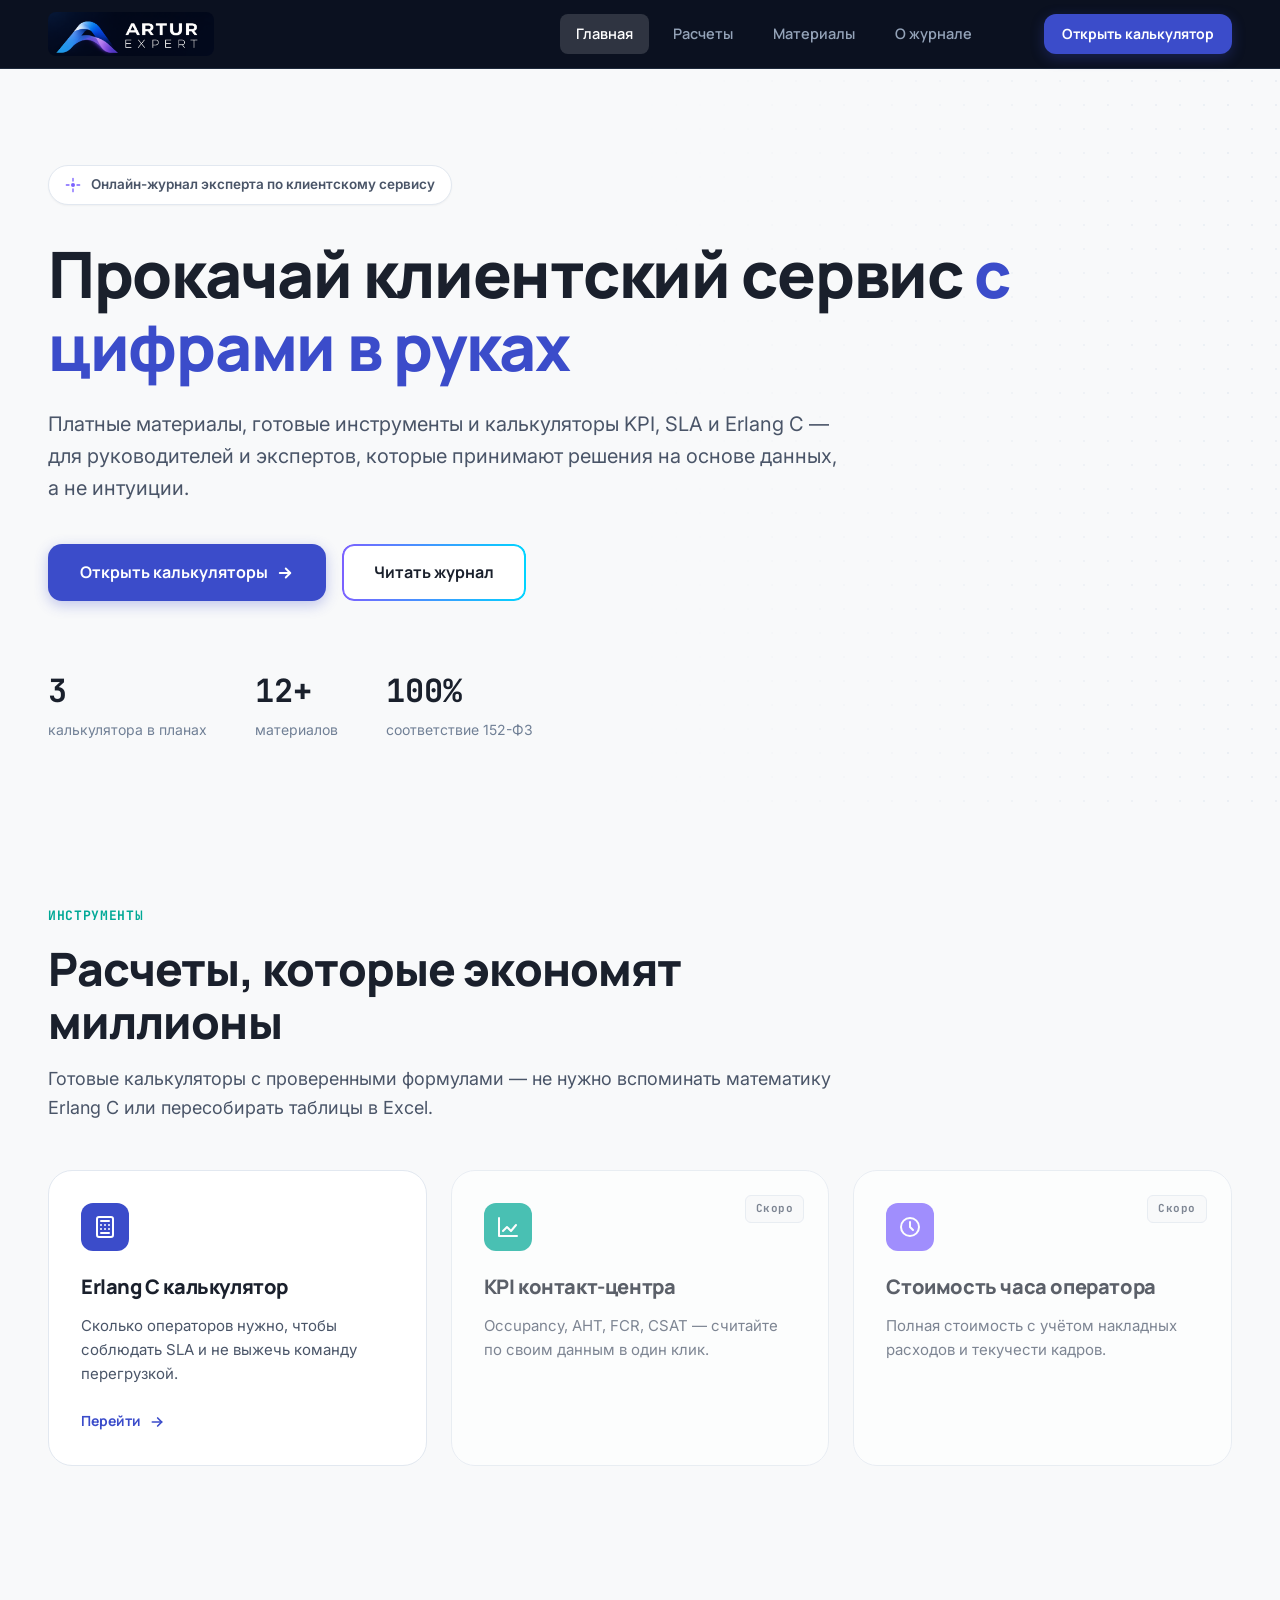
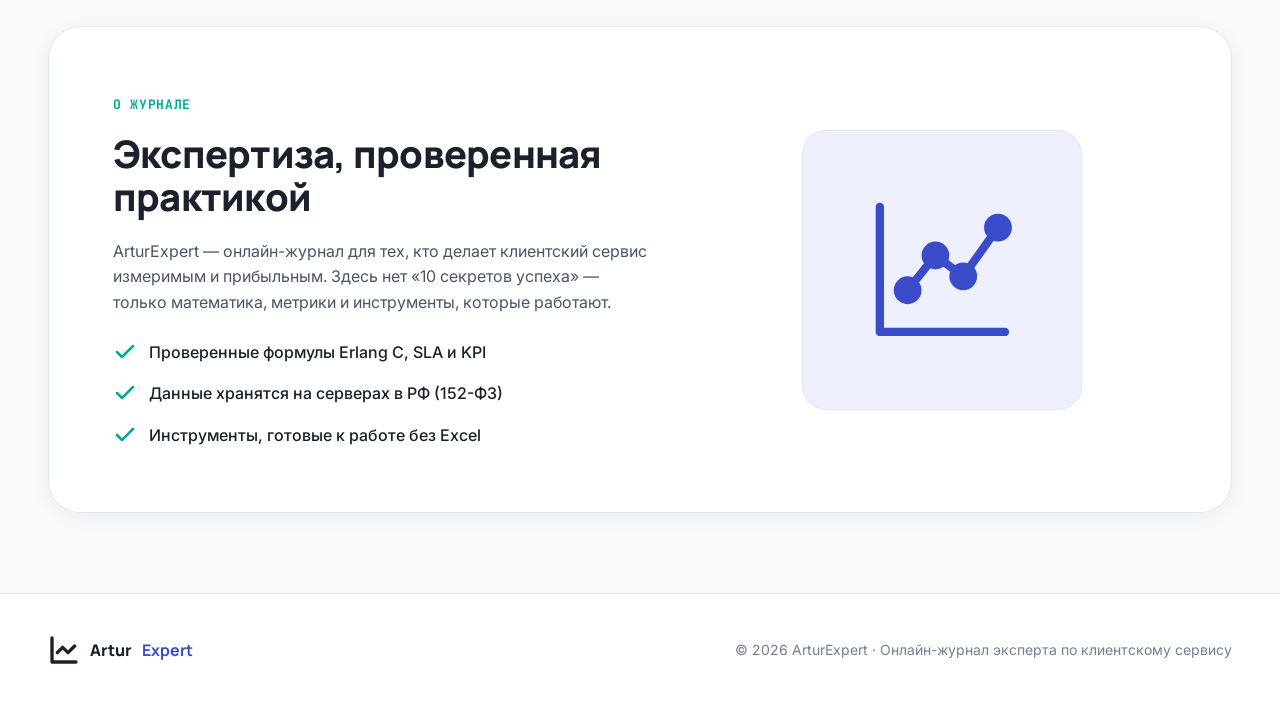
==== index.html @ 963e64f6 "Replace brand SVG with logo image in header" ====
<!DOCTYPE html>
<html lang="ru">
<head>
  <meta charset="UTF-8">
  <meta name="viewport" content="width=device-width, initial-scale=1.0">
  <title>ArturExpert — Журнал эксперта по клиентскому сервису</title>
  <meta name="description" content="Платные материалы, инструменты и калькуляторы KPI, SLA и Erlang C для руководителей клиентского сервиса.">
  <link rel="preconnect" href="https://fonts.googleapis.com">
  <link rel="preconnect" href="https://fonts.gstatic.com" crossorigin>
  <link href="https://fonts.googleapis.com/css2?family=Inter:wght@400;500;600;700&family=Manrope:wght@600;700;800&family=JetBrains+Mono:wght@500;700;800&display=swap" rel="stylesheet">
  <link rel="stylesheet" href="assets/css/style.css">
</head>
<body>

  <header class="site-header">
    <div class="header-inner">
      <a href="index.html" class="brand">
        <img src="assets/img/logo.png" alt="ArturExpert" class="brand-logo">
      </a>
      <nav class="main-nav">
        <a href="index.html" class="active">Главная</a>
        <a href="calculations.html">Расчеты</a>
        <a href="materials.html">Материалы</a>
        <a href="#about">О журнале</a>
      </nav>
      <a href="calculations.html" class="btn btn-primary btn-sm header-cta">
        Открыть калькулятор
      </a>
    </div>
  </header>

  <main>
    <!-- HERO -->
    <section class="hero">
      <div class="hero-decor"></div>
      <div class="hero-inner">
        <span class="hero-badge">
          <svg viewBox="0 0 24 24" fill="none" stroke="currentColor" stroke-width="2" stroke-linecap="round" stroke-linejoin="round">
            <circle cx="12" cy="12" r="3" fill="currentColor" stroke="none"/>
            <path d="M12 2v4m0 12v4M2 12h4m12 0h4"/>
          </svg>
          Онлайн-журнал эксперта по клиентскому сервису
        </span>
        <h1>Прокачай клиентский сервис <span>с цифрами в руках</span></h1>
        <p class="hero-sub">Платные материалы, готовые инструменты и калькуляторы KPI, SLA и Erlang C — для руководителей и экспертов, которые принимают решения на основе данных, а не интуиции.</p>
        <div class="hero-actions">
          <a href="calculations.html" class="btn btn-primary btn-lg">
            Открыть калькуляторы
            <svg viewBox="0 0 24 24" fill="none" stroke="currentColor" stroke-width="2.5" stroke-linecap="round" stroke-linejoin="round"><path d="M5 12h14"/><path d="M13 6l6 6-6 6"/></svg>
          </a>
          <a href="materials.html" class="btn btn-glow btn-lg">Читать журнал</a>
        </div>
        <div class="hero-stats" style="display: flex; gap: 48px; flex-wrap: wrap;">
          <div class="stat"><b style="font-family: var(--font-mono); font-size: 32px;">3</b><br><span style="font-size: 14px; color: var(--ink-3);">калькулятора в планах</span></div>
          <div class="stat"><b style="font-family: var(--font-mono); font-size: 32px;">12+</b><br><span style="font-size: 14px; color: var(--ink-3);">материалов</span></div>
          <div class="stat"><b style="font-family: var(--font-mono); font-size: 32px;">100%</b><br><span style="font-size: 14px; color: var(--ink-3);">соответствие 152-ФЗ</span></div>
        </div>
      </div>
    </section>

    <!-- ИНСТРУМЕНТЫ -->
    <section class="section" id="tools">
      <div class="section-head">
        <span class="section-eyebrow">Инструменты</span>
        <h2>Расчеты, которые экономят миллионы</h2>
        <p>Готовые калькуляторы с проверенными формулами — не нужно вспоминать математику Erlang C или пересобирать таблицы в Excel.</p>
      </div>
      <div class="tools-grid">
        <a href="calculations.html" class="tool-card tool-indigo">
          <div class="tool-icon">
            <svg viewBox="0 0 24 24" fill="none" stroke="currentColor" stroke-width="2" stroke-linecap="round" stroke-linejoin="round">
              <rect x="4" y="2" width="16" height="20" rx="2"/><line x1="8" y1="6" x2="16" y2="6"/><line x1="8" y1="10" x2="8" y2="10"/><line x1="12" y1="10" x2="12" y2="10"/><line x1="16" y1="10" x2="16" y2="10"/><line x1="8" y1="14" x2="8" y2="14"/><line x1="12" y1="14" x2="12" y2="14"/><line x1="16" y1="14" x2="16" y2="14"/><line x1="8" y1="18" x2="16" y2="18"/>
            </svg>
          </div>
          <h3>Erlang C калькулятор</h3>
          <p>Сколько операторов нужно, чтобы соблюдать SLA и не выжечь команду перегрузкой.</p>
          <span class="tool-link">Перейти <svg viewBox="0 0 24 24" fill="none" stroke="currentColor" stroke-width="2.5" stroke-linecap="round" stroke-linejoin="round"><path d="M5 12h14"/><path d="M13 6l6 6-6 6"/></svg></span>
        </a>

        <div class="tool-card tool-emerald is-soon">
          <span class="badge-soon">Скоро</span>
          <div class="tool-icon">
            <svg viewBox="0 0 24 24" fill="none" stroke="currentColor" stroke-width="2" stroke-linecap="round" stroke-linejoin="round">
              <path d="M3 3v18h18"/><path d="M7 16l4-4 4 4 5-6"/>
            </svg>
          </div>
          <h3>KPI контакт-центра</h3>
          <p>Occupancy, AHT, FCR, CSAT — считайте по своим данным в один клик.</p>
        </div>

        <div class="tool-card tool-violet is-soon">
          <span class="badge-soon">Скоро</span>
          <div class="tool-icon">
            <svg viewBox="0 0 24 24" fill="none" stroke="currentColor" stroke-width="2" stroke-linecap="round" stroke-linejoin="round">
              <circle cx="12" cy="12" r="9"/><path d="M12 7v5l3 3"/>
            </svg>
          </div>
          <h3>Стоимость часа оператора</h3>
          <p>Полная стоимость с учётом накладных расходов и текучести кадров.</p>
        </div>
      </div>
    </section>

    <!-- О ЖУРНАЛЕ -->
    <section class="section" id="about">
      <div class="about-card">
        <div class="about-text">
          <span class="section-eyebrow">О журнале</span>
          <h2>Экспертиза, проверенная практикой</h2>
          <p>ArturExpert — онлайн-журнал для тех, кто делает клиентский сервис измеримым и прибыльным. Здесь нет «10 секретов успеха» — только математика, метрики и инструменты, которые работают.</p>
          <ul class="check-list">
            <li>
              <svg viewBox="0 0 24 24" fill="none" stroke="currentColor" stroke-width="2.5" stroke-linecap="round" stroke-linejoin="round"><polyline points="20 6 9 17 4 12"/></svg>
              Проверенные формулы Erlang C, SLA и KPI
            </li>
            <li>
              <svg viewBox="0 0 24 24" fill="none" stroke="currentColor" stroke-width="2.5" stroke-linecap="round" stroke-linejoin="round"><polyline points="20 6 9 17 4 12"/></svg>
              Данные хранятся на серверах в РФ (152-ФЗ)
            </li>
            <li>
              <svg viewBox="0 0 24 24" fill="none" stroke="currentColor" stroke-width="2.5" stroke-linecap="round" stroke-linejoin="round"><polyline points="20 6 9 17 4 12"/></svg>
              Инструменты, готовые к работе без Excel
            </li>
          </ul>
        </div>
        <div class="about-visual">
          <div class="about-visual-inner">
            <svg viewBox="0 0 24 24" fill="none" stroke="currentColor" stroke-width="1.2" stroke-linecap="round" stroke-linejoin="round">
              <path d="M3 3v18h18"/><path d="M7 15l4-5 4 3 5-7"/>
              <circle cx="7" cy="15" r="1.4" fill="currentColor"/><circle cx="11" cy="10" r="1.4" fill="currentColor"/><circle cx="15" cy="13" r="1.4" fill="currentColor"/><circle cx="20" cy="6" r="1.4" fill="currentColor"/>
            </svg>
          </div>
        </div>
      </div>
    </section>
  </main>

  <footer class="site-footer">
    <div class="footer-inner">
      <div class="footer-brand">
        <span class="brand-mark" style="width:32px;height:32px;border-radius:8px">
          <svg viewBox="0 0 24 24" fill="none" stroke="currentColor" stroke-width="2.5" stroke-linecap="round" stroke-linejoin="round">
            <path d="M3 3v18h18"/><path d="M7 14l4-4 4 4 5-5"/>
          </svg>
        </span>
        Artur<b style="color:var(--indigo)">Expert</b>
      </div>
      <div class="footer-note">© 2026 ArturExpert · Онлайн-журнал эксперта по клиентскому сервису</div>
    </div>
  </footer>

</body>
</html>
---- assets/css/style.css ----
/* ============================================================
   ArturExpert — Дизайн-система (Tech-Minimalism v3 - Wide)
   ============================================================ */

:root {
  --indigo: #3B4CCA;
  --indigo-soft: #EEF0FF;
  
  --emerald: #00A896;
  --emerald-soft: #E0F7F4;
  
  --amber: #F4B400;
  --amber-soft: #FFF8E5;
  
  --violet: #7B61FF;
  --cyan: #00D4FF;

  --ink: #1A202C;
  --ink-2: #4A5568;
  --ink-3: #718096;

  --bg: #F8F9FA;
  --surface: #FFFFFF;
  --border: #E2E8F0;

  /* Темная шапка */
  --header-bg: #0B1120; 
  --header-border: #1E293B;

  --shadow-sm: 0 1px 2px rgba(0, 0, 0, 0.04);
  --shadow-md: 0 4px 20px rgba(0, 0, 0, 0.05);
  --shadow-lg: 0 10px 40px rgba(0, 0, 0, 0.08);

  --radius-sm: 8px;
  --radius: 16px;
  --radius-lg: 24px;
  --radius-xl: 32px;

  --font-sans: 'Inter', -apple-system, BlinkMacSystemFont, sans-serif;
  --font-display: 'Manrope', sans-serif;
  --font-mono: 'JetBrains Mono', monospace;
}

* { box-sizing: border-box; margin: 0; padding: 0; }

html { scroll-behavior: smooth; -webkit-text-size-adjust: 100%; }

body {
  font-family: var(--font-sans);
  background: var(--bg);
  color: var(--ink);
  line-height: 1.6;
  -webkit-font-smoothing: antialiased;
  caret-color: transparent;
  min-height: 100vh;
  display: flex;
  flex-direction: column;
}

input, textarea, select, [contenteditable="true"] { caret-color: auto; }

a { color: inherit; text-decoration: none; }
button { font-family: inherit; cursor: pointer; border: none; background: none; }
img, svg { display: block; max-width: 100%; }

h1, h2, h3, h4 {
  font-family: var(--font-display);
  font-weight: 800;
  line-height: 1.15;
  letter-spacing: -0.02em;
  color: var(--ink);
}

/* ==================== Кнопки ==================== */
.btn {
  display: inline-flex;
  align-items: center;
  justify-content: center;
  gap: 8px;
  font-family: var(--font-display);
  font-weight: 700;
  font-size: 15px;
  padding: 12px 24px;
  border-radius: 12px;
  transition: transform 0.2s ease, box-shadow 0.2s ease;
  white-space: nowrap;
  cursor: pointer;
  position: relative;
  z-index: 1;
}
.btn svg { width: 18px; height: 18px; }

.btn-primary {
  background: var(--indigo);
  color: #fff;
  box-shadow: 0 4px 14px rgba(59, 76, 202, 0.3);
}
.btn-primary:hover {
  transform: translateY(-2px);
  box-shadow: 0 8px 24px rgba(59, 76, 202, 0.4);
}

.btn-glow {
  background: var(--surface);
  color: var(--ink);
  border: none;
}
.btn-glow::before {
  content: '';
  position: absolute;
  inset: 0;
  padding: 2px;
  border-radius: 12px;
  background: linear-gradient(90deg, var(--violet), var(--cyan), var(--violet));
  background-size: 200% 100%;
  -webkit-mask: linear-gradient(#fff 0 0) content-box, linear-gradient(#fff 0 0);
  -webkit-mask-composite: xor;
  mask-composite: exclude;
  animation: glowBorder 4s linear infinite;
  z-index: -1;
  pointer-events: none;
}
@keyframes glowBorder {
  0% { background-position: 0% 50%; }
  100% { background-position: 200% 50%; }
}
.btn-glow:hover {
  transform: translateY(-2px);
  box-shadow: 0 4px 20px rgba(123, 97, 255, 0.15);
}

.btn-sm { padding: 9px 18px; font-size: 14px; }
.btn-lg { padding: 16px 32px; font-size: 16px; border-radius: 14px; }

/* ==================== Header (Темная шапка) ==================== */
.site-header {
  position: sticky;
  top: 0;
  z-index: 100;
  background: var(--header-bg);
  border-bottom: 1px solid var(--header-border);
}
.header-inner {
  max-width: 1440px; /* Расширили контейнер */
  margin: 0 auto;
  padding: 12px 48px; /* Уменьшили вертикальный отступ, чтобы логотип смотрелся монолитно */
  display: flex;
  align-items: center;
  gap: 40px;
}
.brand {
  display: flex;
  align-items: center;
  text-decoration: none;
}
/* Настройка картинки логотипа */
.brand-logo {
  height: 44px; /* Высота логотипа */
  width: auto;
  border-radius: 8px; /* Немного скругляем, если фон не прозрачный */
}

.main-nav {
  display: flex;
  align-items: center;
  gap: 8px;
  margin-left: auto;
}
.main-nav a {
  font-family: var(--font-display);
  font-weight: 600;
  font-size: 14.5px;
  color: #94A3B8; /* Светло-серый для темной шапки */
  padding: 8px 16px;
  border-radius: 8px;
  transition: all 0.2s;
}
.main-nav a:hover { color: #fff; background: rgba(255, 255, 255, 0.1); }
.main-nav a.active { color: #fff; background: rgba(255, 255, 255, 0.15); }
.header-cta { margin-left: 16px; }

/* ==================== Hero ==================== */
.hero {
  position: relative;
  padding: 96px 48px 80px;
  overflow: hidden;
}
.hero-inner {
  max-width: 1440px; /* Расширили контейнер */
  margin: 0 auto;
  position: relative;
  z-index: 2;
}
.hero-badge {
  display: inline-flex;
  align-items: center;
  gap: 10px;
  background: var(--surface);
  border: 1px solid var(--border);
  padding: 8px 16px;
  border-radius: 999px;
  font-size: 13.5px;
  font-weight: 600;
  color: var(--ink-2);
  margin-bottom: 32px;
  box-shadow: var(--shadow-sm);
}
.hero-badge svg { width: 16px; height: 16px; color: var(--violet); }

.hero h1 {
  font-size: clamp(38px, 5vw, 72px);
  max-width: 1000px;
  margin-bottom: 24px;
}
.hero h1 span { color: var(--indigo); }
.hero-sub {
  font-size: clamp(16px, 1.8vw, 20px);
  color: var(--ink-2);
  max-width: 800px;
  margin-bottom: 40px;
  line-height: 1.6;
}
.hero-actions {
  display: flex;
  gap: 16px;
  flex-wrap: wrap;
  margin-bottom: 64px;
}

.hero-decor {
  position: absolute;
  top: 0; right: 0; bottom: 0; width: 50%;
  background-image: radial-gradient(var(--border) 1px, transparent 1px);
  background-size: 24px 24px;
  opacity: 0.6;
  mask-image: linear-gradient(to left, black, transparent);
  -webkit-mask-image: linear-gradient(to left, black, transparent);
  z-index: 1;
  pointer-events: none;
}

/* ==================== Sections ==================== */
.section {
  max-width: 1440px; /* Расширили контейнер */
  margin: 0 auto;
  padding: 80px 48px;
  width: 100%;
}
.section-head {
  max-width: 800px;
  margin-bottom: 48px;
}
.section-eyebrow {
  display: inline-block;
  font-family: var(--font-mono);
  font-size: 13px;
  font-weight: 700;
  letter-spacing: 0.05em;
  text-transform: uppercase;
  color: var(--emerald);
  margin-bottom: 16px;
}
.section-head h2 {
  font-size: clamp(28px, 3.6vw, 46px);
  margin-bottom: 16px;
}
.section-head p {
  font-size: 18px;
  color: var(--ink-2);
}

/* ==================== Tools ==================== */
.tools-grid {
  display: grid;
  grid-template-columns: repeat(auto-fit, minmax(320px, 1fr));
  gap: 24px;
}
.tool-card {
  background: var(--surface);
  border: 1px solid var(--border);
  border-radius: var(--radius-lg);
  padding: 32px;
  position: relative;
  transition: all 0.3s ease;
  display: flex;
  flex-direction: column;
  gap: 16px;
}
.tool-card:not(.is-soon):hover {
  transform: translateY(-4px);
  box-shadow: var(--shadow-lg);
  border-color: var(--indigo);
}
.tool-icon {
  width: 48px;
  height: 48px;
  border-radius: 12px;
  display: flex;
  align-items: center;
  justify-content: center;
  color: #fff;
  margin-bottom: 8px;
}
.tool-icon svg { width: 24px; height: 24px; }
.tool-indigo .tool-icon { background: var(--indigo); }
.tool-emerald .tool-icon { background: var(--emerald); }
.tool-violet .tool-icon { background: var(--violet); }

.tool-card h3 { font-size: 20px; margin: 0; }
.tool-card p { font-size: 15px; color: var(--ink-2); flex: 1; }
.tool-link {
  display: inline-flex;
  align-items: center;
  gap: 8px;
  font-family: var(--font-display);
  font-weight: 700;
  font-size: 14px;
  color: var(--indigo);
  margin-top: 8px;
}
.tool-link svg { width: 16px; height: 16px; transition: transform 0.2s; }
.tool-card:hover .tool-link svg { transform: translateX(4px); }

.badge-soon {
  position: absolute;
  top: 24px; right: 24px;
  font-family: var(--font-mono);
  font-size: 11px;
  font-weight: 700;
  letter-spacing: 0.05em;
  color: var(--ink-2);
  background: var(--bg);
  padding: 4px 10px;
  border-radius: 6px;
  border: 1px solid var(--border);
}
.is-soon { opacity: 0.7; }

/* ==================== Materials ==================== */
.materials-grid {
  display: grid;
  grid-template-columns: repeat(auto-fit, minmax(340px, 1fr));
  gap: 24px;
}
.material-card {
  background: var(--surface);
  border: 1px solid var(--border);
  border-radius: var(--radius-lg);
  overflow: hidden;
  transition: all 0.3s;
  display: flex;
  flex-direction: column;
}
.material-card:hover { transform: translateY(-4px); box-shadow: var(--shadow-lg); }
.material-cover {
  height: 140px;
  display: flex;
  align-items: center;
  justify-content: center;
  position: relative;
  border-bottom: 1px solid var(--border);
}
.material-cover svg { width: 48px; height: 48px; opacity: 0.8; }
.cover-indigo { background: var(--indigo-soft); color: var(--indigo); }
.cover-emerald { background: var(--emerald-soft); color: var(--emerald); }
.cover-amber { background: var(--amber-soft); color: var(--amber); }
.cover-violet { background: #F0EAFA; color: var(--violet); }

.material-body { padding: 28px; display: flex; flex-direction: column; gap: 12px; flex: 1; }
.material-tag {
  display: inline-block;
  align-self: flex-start;
  font-family: var(--font-mono);
  font-size: 12px;
  font-weight: 700;
  color: var(--ink-2);
  background: var(--bg);
  padding: 4px 10px;
  border-radius: 6px;
}
.material-card h3 { font-size: 19px; }
.material-card p { font-size: 15px; color: var(--ink-2); flex: 1; }

/* ==================== About ==================== */
.about-card {
  display: grid;
  grid-template-columns: 1.2fr 1fr;
  gap: 64px;
  background: var(--surface);
  border: 1px solid var(--border);
  border-radius: var(--radius-xl);
  padding: 64px;
  align-items: center;
  box-shadow: var(--shadow-md);
}
.about-text h2 { font-size: clamp(28px, 3.2vw, 38px); margin-bottom: 20px; }
.about-text p { font-size: 16px; color: var(--ink-2); margin-bottom: 24px; }
.check-list { list-style: none; display: flex; flex-direction: column; gap: 16px; }
.check-list li { display: flex; gap: 12px; align-items: flex-start; font-size: 16px; color: var(--ink); font-weight: 500; }
.check-list svg { width: 24px; height: 24px; flex-shrink: 0; color: var(--emerald); }

.about-visual { display: flex; justify-content: center; }
.about-visual-inner {
  width: 100%;
  max-width: 280px;
  aspect-ratio: 1;
  border-radius: 24px;
  background: var(--indigo-soft);
  display: flex;
  align-items: center;
  justify-content: center;
  border: 1px solid var(--border);
}
.about-visual-inner svg { width: 60%; height: 60%; color: var(--indigo); }

/* ==================== Footer ==================== */
.site-footer {
  margin-top: auto;
  border-top: 1px solid var(--border);
  padding: 40px 48px;
  background: var(--surface);
}
.footer-inner {
  max-width: 1440px;
  margin: 0 auto;
  display: flex;
  align-items: center;
  justify-content: space-between;
  gap: 24px;
  flex-wrap: wrap;
}
.footer-brand { display: flex; align-items: center; gap: 10px; font-family: var(--font-display); font-weight: 800; font-size: 16px; }
.footer-note { font-size: 14px; color: var(--ink-3); }

/* ==================== Calculator Page ==================== */
.breadcrumbs {
  max-width: 1440px;
  margin: 0 auto;
  padding: 32px 48px 0;
  display: flex;
  gap: 8px;
  align-items: center;
  font-size: 14px;
  color: var(--ink-3);
  font-weight: 500;
}
.breadcrumbs a { color: var(--ink-2); transition: color 0.2s; }
.breadcrumbs a:hover { color: var(--indigo); }
.breadcrumbs svg { width: 14px; height: 14px; opacity: 0.5; }

.calc-hero {
  max-width: 1440px;
  margin: 0 auto;
  padding: 32px 48px 24px;
}
.calc-hero h1 { font-size: clamp(28px, 4vw, 48px); margin-bottom: 16px; }
.calc-hero p { font-size: 18px; color: var(--ink-2); max-width: 800px; }

.calc-layout {
  max-width: 1440px;
  margin: 0 auto;
  padding: 32px 48px 80px;
  display: grid;
  grid-template-columns: 400px 1fr; /* Сделали левую панель чуть шире */
  gap: 40px;
  align-items: start;
}

/* Панель ввода */
.input-panel {
  background: var(--surface);
  border: 1px solid var(--border);
  border-radius: var(--radius-lg);
  padding: 32px;
  box-shadow: var(--shadow-sm);
  position: sticky;
  top: 100px;
}
.input-panel h2 {
  font-size: 16px;
  font-weight: 800;
  margin-bottom: 24px;
  display: flex;
  align-items: center;
  gap: 10px;
  color: var(--ink);
}
.input-panel h2 svg { width: 20px; height: 20px; color: var(--indigo); }

.form-group { margin-bottom: 20px; }
.form-group label {
  display: flex;
  justify-content: space-between;
  align-items: baseline;
  font-size: 14px;
  font-weight: 700;
  color: var(--ink);
  margin-bottom: 8px;
  font-family: var(--font-display);
}
.form-group label span { font-size: 12px; color: var(--ink-3); font-weight: 500; font-family: var(--font-sans); }
.input-wrapper { position: relative; display: flex; align-items: center; }
.input-wrapper input {
  width: 100%;
  padding: 14px 60px 14px 16px;
  border-radius: 10px;
  border: 1.5px solid var(--border);
  font-family: var(--font-mono);
  font-size: 16px;
  font-weight: 600;
  color: var(--ink);
  transition: all 0.2s;
  background: var(--bg);
}
.input-wrapper input:focus {
  outline: none;
  border-color: var(--indigo);
  background: #fff;
  box-shadow: 0 0 0 4px var(--indigo-soft);
}
.input-suffix {
  position: absolute;
  right: 16px;
  font-size: 13px;
  font-weight: 600;
  color: var(--ink-3);
  pointer-events: none;
}

.divider { height: 1px; background: var(--border); margin: 28px 0; }

/* Результаты */
.results-panel { display: flex; flex-direction: column; gap: 24px; min-width: 0; }

.kpi-grid { display: grid; grid-template-columns: repeat(2, 1fr); gap: 20px; }
.kpi-card {
  background: var(--surface);
  border: 1px solid var(--border);
  border-radius: var(--radius);
  padding: 24px;
  position: relative;
  transition: transform 0.2s, box-shadow 0.2s;
}
.kpi-card:hover { transform: translateY(-2px); box-shadow: var(--shadow-md); }
.kpi-card::before {
  content: '';
  position: absolute;
  top: 0; left: 0; right: 0; height: 3px;
  border-radius: var(--radius) var(--radius) 0 0;
}
.kpi-card.primary::before { background: var(--indigo); }
.kpi-card.success::before { background: var(--emerald); }
.kpi-card.warning::before { background: var(--amber); }
.kpi-card.danger::before { background: var(--violet); }

.kpi-title {
  font-family: var(--font-display);
  font-size: 12px;
  font-weight: 700;
  color: var(--ink-3);
  text-transform: uppercase;
  letter-spacing: 0.05em;
  margin-bottom: 12px;
}
.kpi-value {
  font-family: var(--font-mono);
  font-size: 34px;
  font-weight: 800;
  line-height: 1;
  color: var(--ink);
}
.kpi-card.primary .kpi-value { color: var(--indigo); }
.kpi-card.success .kpi-value { color: var(--emerald); }
.kpi-card.warning .kpi-value { color: #D19E00; }
.kpi-card.danger .kpi-value { color: var(--violet); }

.kpi-sub { font-size: 13px; color: var(--ink-3); margin-top: 10px; font-weight: 500; }

/* Инсайт */
.insight-box {
  background: var(--surface);
  border: 1px solid var(--border);
  border-left: 4px solid var(--violet);
  border-radius: var(--radius);
  padding: 24px;
  display: flex;
  align-items: flex-start;
  gap: 16px;
  box-shadow: var(--shadow-sm);
}
.insight-icon { color: var(--violet); flex-shrink: 0; margin-top: 2px; }
.insight-icon svg { width: 24px; height: 24px; }
.insight-text { font-size: 15px; line-height: 1.6; color: var(--ink-2); font-weight: 500; }
.insight-text strong { color: var(--ink); font-weight: 700; }

/* График */
.chart-container {
  background: var(--surface);
  border: 1px solid var(--border);
  border-radius: var(--radius-lg);
  padding: 28px;
  box-shadow: var(--shadow-sm);
  display: flex;
  flex-direction: column;
}
.chart-header {
  display: flex;
  justify-content: space-between;
  align-items: center;
  margin-bottom: 24px;
  flex-wrap: wrap;
  gap: 12px;
}
.chart-title { font-family: var(--font-display); font-size: 16px; font-weight: 800; }
.chart-legend {
  font-size: 13px;
  font-weight: 600;
  color: var(--ink-2);
  background: var(--bg);
  padding: 6px 12px;
  border-radius: 8px;
  border: 1px solid var(--border);
}
.chart-legend span { color: var(--indigo); font-weight: 700; }
.chart-wrapper { position: relative; height: 400px; } /* Сделали график выше */

/* ==================== Mobile Optimization ==================== */
@media (max-width: 1200px) {
  .calc-layout { grid-template-columns: 1fr; }
  .input-panel { position: static; }
  .about-card { grid-template-columns: 1fr; padding: 40px; gap: 40px; }
}

@media (max-width: 768px) {
  .header-inner { padding: 12px 20px; gap: 16px; flex-wrap: wrap; justify-content: space-between; }
  .main-nav { display: none; } 
  .header-cta { margin-left: 0; }
  
  /* Логотип на смартфонах делаем чуть меньше */
  .brand-logo { height: 36px; }

  .hero { padding: 60px 20px; }
  .section { padding: 60px 20px; }
  
  .kpi-grid { grid-template-columns: 1fr; }
  .hero-actions { flex-direction: column; align-items: stretch; }
  .hero-actions .btn { width: 100%; }
  
  .calc-hero, .calc-layout, .breadcrumbs { padding-left: 20px; padding-right: 20px; }
  .chart-wrapper { height: 300px; }
  .site-footer { padding: 32px 20px; }
  .footer-inner { flex-direction: column; align-items: flex-start; gap: 16px; }
}
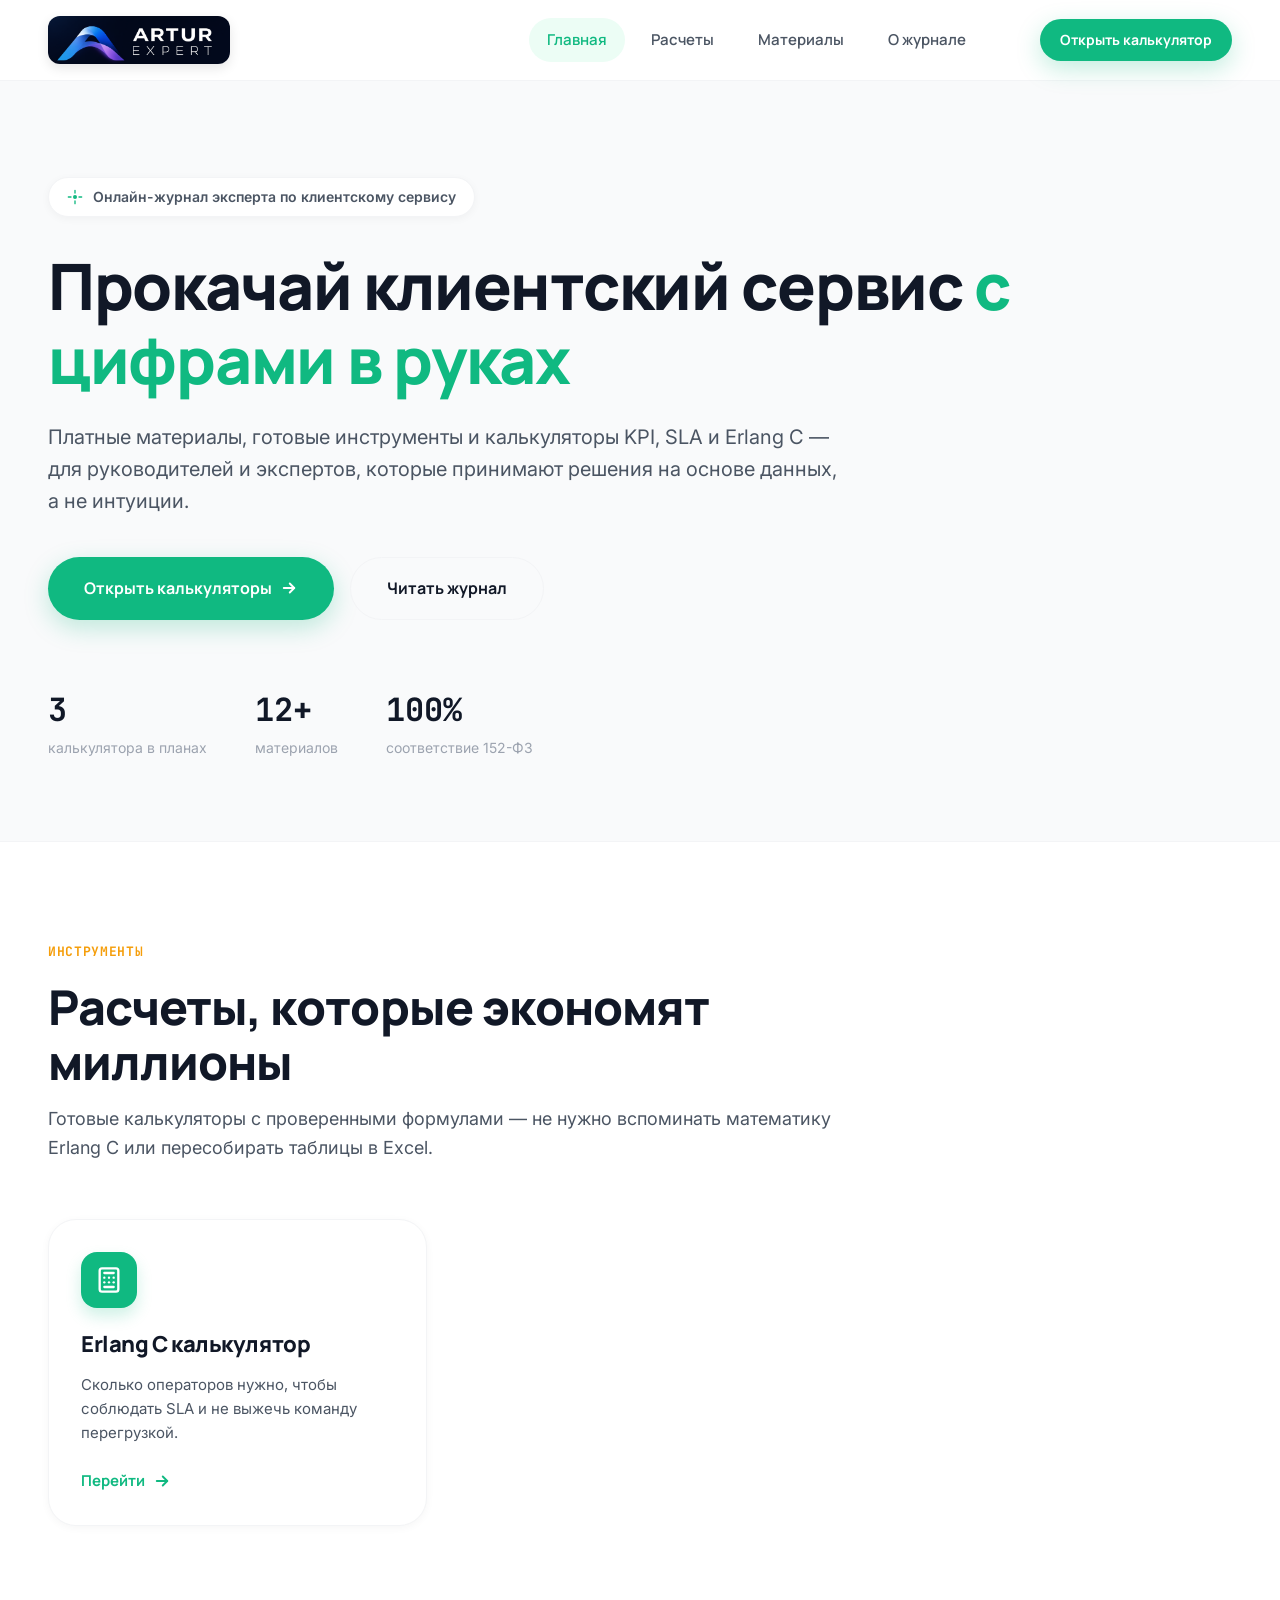
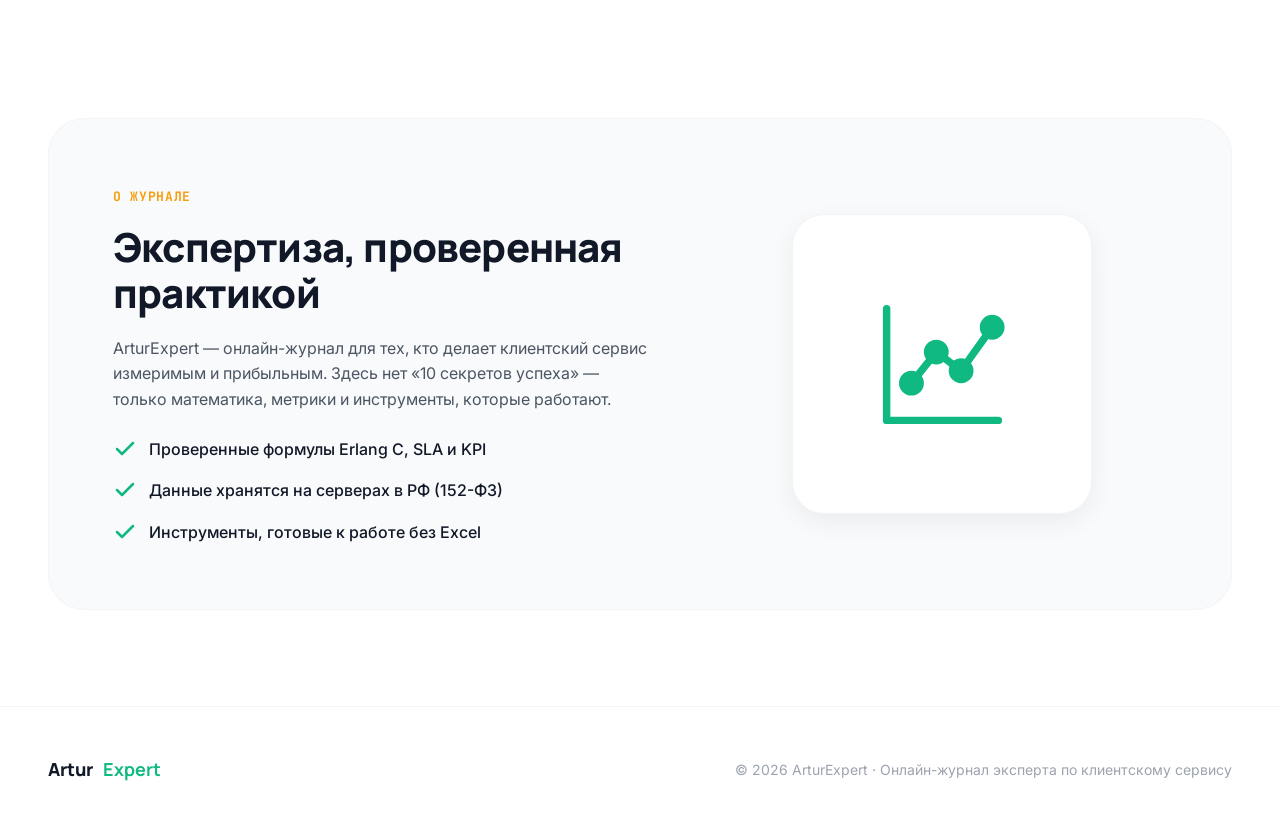
==== commit 6c67a48a: "Update hero section and footer styles" ====
--- a/index.html
+++ b/index.html
@@ -32,7 +32,6 @@
   <main>
     <!-- HERO -->
     <section class="hero">
-      <div class="hero-decor"></div>
       <div class="hero-inner">
         <span class="hero-badge">
           <svg viewBox="0 0 24 24" fill="none" stroke="currentColor" stroke-width="2" stroke-linecap="round" stroke-linejoin="round">
@@ -48,7 +47,7 @@
             Открыть калькуляторы
             <svg viewBox="0 0 24 24" fill="none" stroke="currentColor" stroke-width="2.5" stroke-linecap="round" stroke-linejoin="round"><path d="M5 12h14"/><path d="M13 6l6 6-6 6"/></svg>
           </a>
-          <a href="materials.html" class="btn btn-glow btn-lg">Читать журнал</a>
+          <a href="materials.html" class="btn btn-ghost btn-lg">Читать журнал</a>
         </div>
         <div class="hero-stats" style="display: flex; gap: 48px; flex-wrap: wrap;">
           <div class="stat"><b style="font-family: var(--font-mono); font-size: 32px;">3</b><br><span style="font-size: 14px; color: var(--ink-3);">калькулятора в планах</span></div>
@@ -66,7 +65,7 @@
         <p>Готовые калькуляторы с проверенными формулами — не нужно вспоминать математику Erlang C или пересобирать таблицы в Excel.</p>
       </div>
       <div class="tools-grid">
-        <a href="calculations.html" class="tool-card tool-indigo">
+        <a href="calculations.html" class="tool-card tool-green">
           <div class="tool-icon">
             <svg viewBox="0 0 24 24" fill="none" stroke="currentColor" stroke-width="2" stroke-linecap="round" stroke-linejoin="round">
               <rect x="4" y="2" width="16" height="20" rx="2"/><line x1="8" y1="6" x2="16" y2="6"/><line x1="8" y1="10" x2="8" y2="10"/><line x1="12" y1="10" x2="12" y2="10"/><line x1="16" y1="10" x2="16" y2="10"/><line x1="8" y1="14" x2="8" y2="14"/><line x1="12" y1="14" x2="12" y2="14"/><line x1="16" y1="14" x2="16" y2="14"/><line x1="8" y1="18" x2="16" y2="18"/>
@@ -77,7 +76,7 @@
           <span class="tool-link">Перейти <svg viewBox="0 0 24 24" fill="none" stroke="currentColor" stroke-width="2.5" stroke-linecap="round" stroke-linejoin="round"><path d="M5 12h14"/><path d="M13 6l6 6-6 6"/></svg></span>
         </a>
 
-        <div class="tool-card tool-emerald is-soon">
+        <div class="tool-card tool-yellow is-soon">
           <span class="badge-soon">Скоро</span>
           <div class="tool-icon">
             <svg viewBox="0 0 24 24" fill="none" stroke="currentColor" stroke-width="2" stroke-linecap="round" stroke-linejoin="round">
@@ -88,7 +87,7 @@
           <p>Occupancy, AHT, FCR, CSAT — считайте по своим данным в один клик.</p>
         </div>
 
-        <div class="tool-card tool-violet is-soon">
+        <div class="tool-card tool-gray is-soon">
           <span class="badge-soon">Скоро</span>
           <div class="tool-icon">
             <svg viewBox="0 0 24 24" fill="none" stroke="currentColor" stroke-width="2" stroke-linecap="round" stroke-linejoin="round">
@@ -138,12 +137,7 @@
   <footer class="site-footer">
     <div class="footer-inner">
       <div class="footer-brand">
-        <span class="brand-mark" style="width:32px;height:32px;border-radius:8px">
-          <svg viewBox="0 0 24 24" fill="none" stroke="currentColor" stroke-width="2.5" stroke-linecap="round" stroke-linejoin="round">
-            <path d="M3 3v18h18"/><path d="M7 14l4-4 4 4 5-5"/>
-          </svg>
-        </span>
-        Artur<b style="color:var(--indigo)">Expert</b>
+        Artur<b style="color:var(--primary)">Expert</b>
       </div>
       <div class="footer-note">© 2026 ArturExpert · Онлайн-журнал эксперта по клиентскому сервису</div>
     </div>
--- a/assets/css/style.css
+++ b/assets/css/style.css
@@ -1,40 +1,35 @@
 /* ============================================================
-   ArturExpert — Дизайн-система (Tech-Minimalism v3 - Wide)
+   ArturExpert — Дизайн-система (Dribbble Inspired: Green & Yellow)
    ============================================================ */
 
 :root {
-  --indigo: #3B4CCA;
-  --indigo-soft: #EEF0FF;
+  /* Новая палитра: Мягкий зеленый + Янтарный (без кислоты) */
+  --primary: #10B981;         /* Мягкий изумрудный */
+  --primary-hover: #059669;   
+  --primary-soft: #ECFDF5;    /* Очень светлый зеленый для фонов */
   
-  --emerald: #00A896;
-  --emerald-soft: #E0F7F4;
-  
-  --amber: #F4B400;
-  --amber-soft: #FFF8E5;
-  
-  --violet: #7B61FF;
-  --cyan: #00D4FF;
-
-  --ink: #1A202C;
-  --ink-2: #4A5568;
-  --ink-3: #718096;
-
-  --bg: #F8F9FA;
-  --surface: #FFFFFF;
-  --border: #E2E8F0;
-
-  /* Темная шапка */
-  --header-bg: #0B1120; 
-  --header-border: #1E293B;
-
-  --shadow-sm: 0 1px 2px rgba(0, 0, 0, 0.04);
-  --shadow-md: 0 4px 20px rgba(0, 0, 0, 0.05);
-  --shadow-lg: 0 10px 40px rgba(0, 0, 0, 0.08);
-
-  --radius-sm: 8px;
-  --radius: 16px;
-  --radius-lg: 24px;
-  --radius-xl: 32px;
+  --accent: #F59E0B;          /* Теплый янтарный */
+  --accent-soft: #FFFBEB;     /* Светлый желтый для фонов */
+
+  --ink: #111827;             /* Почти черный для заголовков */
+  --ink-2: #4B5563;           /* Темно-серый для текста */
+  --ink-3: #9CA3AF;           /* Светло-серый для метаданных */
+
+  --bg: #FFFFFF;              /* Чистый белый фон, как на Dribbble */
+  --bg-subtle: #F9FAFB;       /* Легкий серый для выделения секций */
+  --surface: #FFFFFF;         
+  --border: #F3F4F6;          /* Очень нежная рамка */
+
+  /* Мягкие тени в стиле Dribbble */
+  --shadow-sm: 0 2px 8px rgba(0, 0, 0, 0.04);
+  --shadow-md: 0 8px 24px rgba(0, 0, 0, 0.06);
+  --shadow-lg: 0 16px 40px rgba(0, 0, 0, 0.08);
+  --shadow-primary: 0 8px 24px rgba(16, 185, 129, 0.25);
+
+  --radius-sm: 12px;
+  --radius: 20px;
+  --radius-lg: 28px;
+  --radius-xl: 36px;
 
   --font-sans: 'Inter', -apple-system, BlinkMacSystemFont, sans-serif;
   --font-display: 'Manrope', sans-serif;
@@ -71,7 +66,7 @@
   color: var(--ink);
 }
 
-/* ==================== Кнопки ==================== */
+/* ==================== Кнопки (Pill-shape) ==================== */
 .btn {
   display: inline-flex;
   align-items: center;
@@ -80,9 +75,9 @@
   font-family: var(--font-display);
   font-weight: 700;
   font-size: 15px;
-  padding: 12px 24px;
-  border-radius: 12px;
-  transition: transform 0.2s ease, box-shadow 0.2s ease;
+  padding: 14px 28px;
+  border-radius: 999px; /* Круглые кнопки в стиле Dribbble */
+  transition: all 0.3s cubic-bezier(0.4, 0, 0.2, 1);
   white-space: nowrap;
   cursor: pointer;
   position: relative;
@@ -91,59 +86,45 @@
 .btn svg { width: 18px; height: 18px; }
 
 .btn-primary {
-  background: var(--indigo);
+  background: var(--primary);
   color: #fff;
-  box-shadow: 0 4px 14px rgba(59, 76, 202, 0.3);
+  box-shadow: var(--shadow-primary);
 }
 .btn-primary:hover {
+  background: var(--primary-hover);
   transform: translateY(-2px);
-  box-shadow: 0 8px 24px rgba(59, 76, 202, 0.4);
-}
-
-.btn-glow {
-  background: var(--surface);
+  box-shadow: 0 12px 28px rgba(16, 185, 129, 0.35);
+}
+
+.btn-ghost {
+  background: var(--bg-subtle);
   color: var(--ink);
-  border: none;
-}
-.btn-glow::before {
-  content: '';
-  position: absolute;
-  inset: 0;
-  padding: 2px;
-  border-radius: 12px;
-  background: linear-gradient(90deg, var(--violet), var(--cyan), var(--violet));
-  background-size: 200% 100%;
-  -webkit-mask: linear-gradient(#fff 0 0) content-box, linear-gradient(#fff 0 0);
-  -webkit-mask-composite: xor;
-  mask-composite: exclude;
-  animation: glowBorder 4s linear infinite;
-  z-index: -1;
-  pointer-events: none;
-}
-@keyframes glowBorder {
-  0% { background-position: 0% 50%; }
-  100% { background-position: 200% 50%; }
-}
-.btn-glow:hover {
+  border: 1.5px solid var(--border);
+}
+.btn-ghost:hover {
+  border-color: var(--primary);
+  color: var(--primary);
+  background: var(--primary-soft);
   transform: translateY(-2px);
-  box-shadow: 0 4px 20px rgba(123, 97, 255, 0.15);
-}
-
-.btn-sm { padding: 9px 18px; font-size: 14px; }
-.btn-lg { padding: 16px 32px; font-size: 16px; border-radius: 14px; }
-
-/* ==================== Header (Темная шапка) ==================== */
+}
+
+.btn-sm { padding: 10px 20px; font-size: 14px; }
+.btn-lg { padding: 18px 36px; font-size: 16px; }
+
+/* ==================== Header (Светлая, чистая) ==================== */
 .site-header {
   position: sticky;
   top: 0;
   z-index: 100;
-  background: var(--header-bg);
-  border-bottom: 1px solid var(--header-border);
+  background: rgba(255, 255, 255, 0.9);
+  backdrop-filter: blur(12px);
+  -webkit-backdrop-filter: blur(12px);
+  border-bottom: 1px solid var(--border);
 }
 .header-inner {
-  max-width: 1440px; /* Расширили контейнер */
+  max-width: 1440px;
   margin: 0 auto;
-  padding: 12px 48px; /* Уменьшили вертикальный отступ, чтобы логотип смотрелся монолитно */
+  padding: 16px 48px;
   display: flex;
   align-items: center;
   gap: 40px;
@@ -153,11 +134,12 @@
   align-items: center;
   text-decoration: none;
 }
-/* Настройка картинки логотипа */
+/* Стилизация логотипа с темным фоном */
 .brand-logo {
-  height: 44px; /* Высота логотипа */
+  height: 48px;
   width: auto;
-  border-radius: 8px; /* Немного скругляем, если фон не прозрачный */
+  border-radius: 12px; /* Скругляем, чтобы было похоже на иконку приложения */
+  box-shadow: 0 4px 12px rgba(0,0,0,0.1);
 }
 
 .main-nav {
@@ -169,24 +151,25 @@
 .main-nav a {
   font-family: var(--font-display);
   font-weight: 600;
-  font-size: 14.5px;
-  color: #94A3B8; /* Светло-серый для темной шапки */
-  padding: 8px 16px;
-  border-radius: 8px;
+  font-size: 15px;
+  color: var(--ink-2);
+  padding: 10px 18px;
+  border-radius: 999px;
   transition: all 0.2s;
 }
-.main-nav a:hover { color: #fff; background: rgba(255, 255, 255, 0.1); }
-.main-nav a.active { color: #fff; background: rgba(255, 255, 255, 0.15); }
+.main-nav a:hover { color: var(--ink); background: var(--bg-subtle); }
+.main-nav a.active { color: var(--primary); background: var(--primary-soft); }
 .header-cta { margin-left: 16px; }
 
 /* ==================== Hero ==================== */
 .hero {
   position: relative;
   padding: 96px 48px 80px;
-  overflow: hidden;
+  background: var(--bg-subtle);
+  border-bottom: 1px solid var(--border);
 }
 .hero-inner {
-  max-width: 1440px; /* Расширили контейнер */
+  max-width: 1440px;
   margin: 0 auto;
   position: relative;
   z-index: 2;
@@ -195,24 +178,24 @@
   display: inline-flex;
   align-items: center;
   gap: 10px;
-  background: var(--surface);
-  border: 1px solid var(--border);
-  padding: 8px 16px;
+  background: var(--bg);
+  border: 1px solid var(--border);
+  padding: 8px 18px;
   border-radius: 999px;
-  font-size: 13.5px;
+  font-size: 14px;
   font-weight: 600;
   color: var(--ink-2);
   margin-bottom: 32px;
   box-shadow: var(--shadow-sm);
 }
-.hero-badge svg { width: 16px; height: 16px; color: var(--violet); }
+.hero-badge svg { width: 16px; height: 16px; color: var(--primary); }
 
 .hero h1 {
-  font-size: clamp(38px, 5vw, 72px);
+  font-size: clamp(40px, 5vw, 72px);
   max-width: 1000px;
   margin-bottom: 24px;
 }
-.hero h1 span { color: var(--indigo); }
+.hero h1 span { color: var(--primary); }
 .hero-sub {
   font-size: clamp(16px, 1.8vw, 20px);
   color: var(--ink-2);
@@ -227,28 +210,16 @@
   margin-bottom: 64px;
 }
 
-.hero-decor {
-  position: absolute;
-  top: 0; right: 0; bottom: 0; width: 50%;
-  background-image: radial-gradient(var(--border) 1px, transparent 1px);
-  background-size: 24px 24px;
-  opacity: 0.6;
-  mask-image: linear-gradient(to left, black, transparent);
-  -webkit-mask-image: linear-gradient(to left, black, transparent);
-  z-index: 1;
-  pointer-events: none;
-}
-
 /* ==================== Sections ==================== */
 .section {
-  max-width: 1440px; /* Расширили контейнер */
+  max-width: 1440px;
   margin: 0 auto;
-  padding: 80px 48px;
+  padding: 96px 48px;
   width: 100%;
 }
 .section-head {
   max-width: 800px;
-  margin-bottom: 48px;
+  margin-bottom: 56px;
 }
 .section-eyebrow {
   display: inline-block;
@@ -257,11 +228,11 @@
   font-weight: 700;
   letter-spacing: 0.05em;
   text-transform: uppercase;
-  color: var(--emerald);
+  color: var(--accent);
   margin-bottom: 16px;
 }
 .section-head h2 {
-  font-size: clamp(28px, 3.6vw, 46px);
+  font-size: clamp(32px, 4vw, 48px);
   margin-bottom: 16px;
 }
 .section-head p {
@@ -269,7 +240,7 @@
   color: var(--ink-2);
 }
 
-/* ==================== Tools ==================== */
+/* ==================== Tools (Карточки) ==================== */
 .tools-grid {
   display: grid;
   grid-template-columns: repeat(auto-fit, minmax(320px, 1fr));
@@ -281,44 +252,45 @@
   border-radius: var(--radius-lg);
   padding: 32px;
   position: relative;
-  transition: all 0.3s ease;
+  transition: all 0.3s cubic-bezier(0.4, 0, 0.2, 1);
   display: flex;
   flex-direction: column;
   gap: 16px;
+  box-shadow: var(--shadow-sm);
 }
 .tool-card:not(.is-soon):hover {
-  transform: translateY(-4px);
+  transform: translateY(-6px);
   box-shadow: var(--shadow-lg);
-  border-color: var(--indigo);
+  border-color: transparent;
 }
 .tool-icon {
-  width: 48px;
-  height: 48px;
-  border-radius: 12px;
+  width: 56px;
+  height: 56px;
+  border-radius: 16px;
   display: flex;
   align-items: center;
   justify-content: center;
   color: #fff;
   margin-bottom: 8px;
 }
-.tool-icon svg { width: 24px; height: 24px; }
-.tool-indigo .tool-icon { background: var(--indigo); }
-.tool-emerald .tool-icon { background: var(--emerald); }
-.tool-violet .tool-icon { background: var(--violet); }
-
-.tool-card h3 { font-size: 20px; margin: 0; }
-.tool-card p { font-size: 15px; color: var(--ink-2); flex: 1; }
+.tool-icon svg { width: 28px; height: 28px; }
+.tool-green .tool-icon { background: var(--primary); box-shadow: 0 8px 16px rgba(16,185,129,0.2); }
+.tool-yellow .tool-icon { background: var(--accent); box-shadow: 0 8px 16px rgba(245,158,11,0.2); }
+.tool-gray .tool-icon { background: var(--ink-3); }
+
+.tool-card h3 { font-size: 22px; margin: 0; }
+.tool-card p { font-size: 15px; color: var(--ink-2); flex: 1; line-height: 1.6; }
 .tool-link {
   display: inline-flex;
   align-items: center;
   gap: 8px;
   font-family: var(--font-display);
   font-weight: 700;
-  font-size: 14px;
-  color: var(--indigo);
+  font-size: 15px;
+  color: var(--primary);
   margin-top: 8px;
 }
-.tool-link svg { width: 16px; height: 16px; transition: transform 0.2s; }
+.tool-link svg { width: 18px; height: 18px; transition: transform 0.2s; }
 .tool-card:hover .tool-link svg { transform: translateX(4px); }
 
 .badge-soon {
@@ -328,19 +300,19 @@
   font-size: 11px;
   font-weight: 700;
   letter-spacing: 0.05em;
-  color: var(--ink-2);
-  background: var(--bg);
-  padding: 4px 10px;
-  border-radius: 6px;
-  border: 1px solid var(--border);
-}
-.is-soon { opacity: 0.7; }
+  color: var(--ink-3);
+  background: var(--bg-subtle);
+  padding: 6px 12px;
+  border-radius: 999px;
+  border: 1px solid var(--border);
+}
+.is-soon { opacity: 0.6; }
 
 /* ==================== Materials ==================== */
 .materials-grid {
   display: grid;
   grid-template-columns: repeat(auto-fit, minmax(340px, 1fr));
-  gap: 24px;
+  gap: 32px;
 }
 .material-card {
   background: var(--surface);
@@ -350,74 +322,75 @@
   transition: all 0.3s;
   display: flex;
   flex-direction: column;
-}
-.material-card:hover { transform: translateY(-4px); box-shadow: var(--shadow-lg); }
+  box-shadow: var(--shadow-sm);
+}
+.material-card:hover { transform: translateY(-6px); box-shadow: var(--shadow-lg); }
 .material-cover {
-  height: 140px;
+  height: 180px;
   display: flex;
   align-items: center;
   justify-content: center;
   position: relative;
   border-bottom: 1px solid var(--border);
 }
-.material-cover svg { width: 48px; height: 48px; opacity: 0.8; }
-.cover-indigo { background: var(--indigo-soft); color: var(--indigo); }
-.cover-emerald { background: var(--emerald-soft); color: var(--emerald); }
-.cover-amber { background: var(--amber-soft); color: var(--amber); }
-.cover-violet { background: #F0EAFA; color: var(--violet); }
-
-.material-body { padding: 28px; display: flex; flex-direction: column; gap: 12px; flex: 1; }
+.material-cover svg { width: 56px; height: 56px; opacity: 0.9; }
+.cover-indigo { background: var(--primary-soft); color: var(--primary); }
+.cover-emerald { background: var(--primary-soft); color: var(--primary); }
+.cover-amber { background: var(--accent-soft); color: var(--accent); }
+.cover-violet { background: #F3F4F6; color: var(--ink-2); }
+
+.material-body { padding: 32px; display: flex; flex-direction: column; gap: 12px; flex: 1; }
 .material-tag {
   display: inline-block;
   align-self: flex-start;
   font-family: var(--font-mono);
   font-size: 12px;
   font-weight: 700;
-  color: var(--ink-2);
-  background: var(--bg);
-  padding: 4px 10px;
-  border-radius: 6px;
-}
-.material-card h3 { font-size: 19px; }
-.material-card p { font-size: 15px; color: var(--ink-2); flex: 1; }
+  color: var(--primary);
+  background: var(--primary-soft);
+  padding: 6px 12px;
+  border-radius: 999px;
+}
+.material-card h3 { font-size: 20px; line-height: 1.3; }
+.material-card p { font-size: 15px; color: var(--ink-2); flex: 1; line-height: 1.6; }
 
 /* ==================== About ==================== */
 .about-card {
   display: grid;
   grid-template-columns: 1.2fr 1fr;
   gap: 64px;
-  background: var(--surface);
+  background: var(--bg-subtle);
   border: 1px solid var(--border);
   border-radius: var(--radius-xl);
   padding: 64px;
   align-items: center;
-  box-shadow: var(--shadow-md);
-}
-.about-text h2 { font-size: clamp(28px, 3.2vw, 38px); margin-bottom: 20px; }
+}
+.about-text h2 { font-size: clamp(28px, 3.2vw, 40px); margin-bottom: 20px; }
 .about-text p { font-size: 16px; color: var(--ink-2); margin-bottom: 24px; }
 .check-list { list-style: none; display: flex; flex-direction: column; gap: 16px; }
 .check-list li { display: flex; gap: 12px; align-items: flex-start; font-size: 16px; color: var(--ink); font-weight: 500; }
-.check-list svg { width: 24px; height: 24px; flex-shrink: 0; color: var(--emerald); }
+.check-list svg { width: 24px; height: 24px; flex-shrink: 0; color: var(--primary); }
 
 .about-visual { display: flex; justify-content: center; }
 .about-visual-inner {
   width: 100%;
-  max-width: 280px;
+  max-width: 300px;
   aspect-ratio: 1;
-  border-radius: 24px;
-  background: var(--indigo-soft);
+  border-radius: 32px;
+  background: var(--bg);
   display: flex;
   align-items: center;
   justify-content: center;
   border: 1px solid var(--border);
-}
-.about-visual-inner svg { width: 60%; height: 60%; color: var(--indigo); }
+  box-shadow: var(--shadow-md);
+}
+.about-visual-inner svg { width: 50%; height: 50%; color: var(--primary); }
 
 /* ==================== Footer ==================== */
 .site-footer {
   margin-top: auto;
   border-top: 1px solid var(--border);
-  padding: 40px 48px;
+  padding: 48px;
   background: var(--surface);
 }
 .footer-inner {
@@ -429,7 +402,7 @@
   gap: 24px;
   flex-wrap: wrap;
 }
-.footer-brand { display: flex; align-items: center; gap: 10px; font-family: var(--font-display); font-weight: 800; font-size: 16px; }
+.footer-brand { display: flex; align-items: center; gap: 10px; font-family: var(--font-display); font-weight: 800; font-size: 18px; }
 .footer-note { font-size: 14px; color: var(--ink-3); }
 
 /* ==================== Calculator Page ==================== */
@@ -445,7 +418,7 @@
   font-weight: 500;
 }
 .breadcrumbs a { color: var(--ink-2); transition: color 0.2s; }
-.breadcrumbs a:hover { color: var(--indigo); }
+.breadcrumbs a:hover { color: var(--primary); }
 .breadcrumbs svg { width: 14px; height: 14px; opacity: 0.5; }
 
 .calc-hero {
@@ -453,16 +426,16 @@
   margin: 0 auto;
   padding: 32px 48px 24px;
 }
-.calc-hero h1 { font-size: clamp(28px, 4vw, 48px); margin-bottom: 16px; }
+.calc-hero h1 { font-size: clamp(32px, 4vw, 48px); margin-bottom: 16px; }
 .calc-hero p { font-size: 18px; color: var(--ink-2); max-width: 800px; }
 
 .calc-layout {
   max-width: 1440px;
   margin: 0 auto;
-  padding: 32px 48px 80px;
+  padding: 32px 48px 96px;
   display: grid;
-  grid-template-columns: 400px 1fr; /* Сделали левую панель чуть шире */
-  gap: 40px;
+  grid-template-columns: 400px 1fr;
+  gap: 32px;
   align-items: start;
 }
 
@@ -472,7 +445,7 @@
   border: 1px solid var(--border);
   border-radius: var(--radius-lg);
   padding: 32px;
-  box-shadow: var(--shadow-sm);
+  box-shadow: var(--shadow-md);
   position: sticky;
   top: 100px;
 }
@@ -485,7 +458,7 @@
   gap: 10px;
   color: var(--ink);
 }
-.input-panel h2 svg { width: 20px; height: 20px; color: var(--indigo); }
+.input-panel h2 svg { width: 20px; height: 20px; color: var(--primary); }
 
 .form-group { margin-bottom: 20px; }
 .form-group label {
@@ -502,25 +475,25 @@
 .input-wrapper { position: relative; display: flex; align-items: center; }
 .input-wrapper input {
   width: 100%;
-  padding: 14px 60px 14px 16px;
-  border-radius: 10px;
+  padding: 16px 64px 16px 20px;
+  border-radius: 16px;
   border: 1.5px solid var(--border);
   font-family: var(--font-mono);
   font-size: 16px;
   font-weight: 600;
   color: var(--ink);
   transition: all 0.2s;
-  background: var(--bg);
+  background: var(--bg-subtle);
 }
 .input-wrapper input:focus {
   outline: none;
-  border-color: var(--indigo);
+  border-color: var(--primary);
   background: #fff;
-  box-shadow: 0 0 0 4px var(--indigo-soft);
+  box-shadow: 0 0 0 4px var(--primary-soft);
 }
 .input-suffix {
   position: absolute;
-  right: 16px;
+  right: 20px;
   font-size: 13px;
   font-weight: 600;
   color: var(--ink-3);
@@ -536,22 +509,13 @@
 .kpi-card {
   background: var(--surface);
   border: 1px solid var(--border);
-  border-radius: var(--radius);
-  padding: 24px;
+  border-radius: var(--radius-lg);
+  padding: 28px;
   position: relative;
   transition: transform 0.2s, box-shadow 0.2s;
-}
-.kpi-card:hover { transform: translateY(-2px); box-shadow: var(--shadow-md); }
-.kpi-card::before {
-  content: '';
-  position: absolute;
-  top: 0; left: 0; right: 0; height: 3px;
-  border-radius: var(--radius) var(--radius) 0 0;
-}
-.kpi-card.primary::before { background: var(--indigo); }
-.kpi-card.success::before { background: var(--emerald); }
-.kpi-card.warning::before { background: var(--amber); }
-.kpi-card.danger::before { background: var(--violet); }
+  box-shadow: var(--shadow-sm);
+}
+.kpi-card:hover { transform: translateY(-4px); box-shadow: var(--shadow-md); }
 
 .kpi-title {
   font-family: var(--font-display);
@@ -564,41 +528,39 @@
 }
 .kpi-value {
   font-family: var(--font-mono);
-  font-size: 34px;
+  font-size: 36px;
   font-weight: 800;
   line-height: 1;
   color: var(--ink);
 }
-.kpi-card.primary .kpi-value { color: var(--indigo); }
-.kpi-card.success .kpi-value { color: var(--emerald); }
-.kpi-card.warning .kpi-value { color: #D19E00; }
-.kpi-card.danger .kpi-value { color: var(--violet); }
-
-.kpi-sub { font-size: 13px; color: var(--ink-3); margin-top: 10px; font-weight: 500; }
+.kpi-card.primary .kpi-value { color: var(--primary); }
+.kpi-card.success .kpi-value { color: var(--primary); }
+.kpi-card.warning .kpi-value { color: var(--accent); }
+.kpi-card.danger .kpi-value { color: var(--ink-2); }
+
+.kpi-sub { font-size: 14px; color: var(--ink-3); margin-top: 12px; font-weight: 500; }
 
 /* Инсайт */
 .insight-box {
-  background: var(--surface);
-  border: 1px solid var(--border);
-  border-left: 4px solid var(--violet);
+  background: var(--primary-soft);
+  border: 1px solid #D1FAE5;
   border-radius: var(--radius);
   padding: 24px;
   display: flex;
   align-items: flex-start;
   gap: 16px;
-  box-shadow: var(--shadow-sm);
-}
-.insight-icon { color: var(--violet); flex-shrink: 0; margin-top: 2px; }
+}
+.insight-icon { color: var(--primary); flex-shrink: 0; margin-top: 2px; }
 .insight-icon svg { width: 24px; height: 24px; }
-.insight-text { font-size: 15px; line-height: 1.6; color: var(--ink-2); font-weight: 500; }
-.insight-text strong { color: var(--ink); font-weight: 700; }
+.insight-text { font-size: 16px; line-height: 1.6; color: var(--ink-2); font-weight: 500; }
+.insight-text strong { color: var(--primary-hover); font-weight: 800; }
 
 /* График */
 .chart-container {
   background: var(--surface);
   border: 1px solid var(--border);
   border-radius: var(--radius-lg);
-  padding: 28px;
+  padding: 32px;
   box-shadow: var(--shadow-sm);
   display: flex;
   flex-direction: column;
@@ -607,22 +569,22 @@
   display: flex;
   justify-content: space-between;
   align-items: center;
-  margin-bottom: 24px;
+  margin-bottom: 32px;
   flex-wrap: wrap;
   gap: 12px;
 }
-.chart-title { font-family: var(--font-display); font-size: 16px; font-weight: 800; }
+.chart-title { font-family: var(--font-display); font-size: 18px; font-weight: 800; }
 .chart-legend {
-  font-size: 13px;
+  font-size: 14px;
   font-weight: 600;
   color: var(--ink-2);
-  background: var(--bg);
-  padding: 6px 12px;
-  border-radius: 8px;
-  border: 1px solid var(--border);
-}
-.chart-legend span { color: var(--indigo); font-weight: 700; }
-.chart-wrapper { position: relative; height: 400px; } /* Сделали график выше */
+  background: var(--bg-subtle);
+  padding: 8px 16px;
+  border-radius: 999px;
+  border: 1px solid var(--border);
+}
+.chart-legend span { color: var(--primary); font-weight: 700; }
+.chart-wrapper { position: relative; height: 400px; }
 
 /* ==================== Mobile Optimization ==================== */
 @media (max-width: 1200px) {
@@ -632,15 +594,13 @@
 }
 
 @media (max-width: 768px) {
-  .header-inner { padding: 12px 20px; gap: 16px; flex-wrap: wrap; justify-content: space-between; }
+  .header-inner { padding: 16px 20px; gap: 16px; flex-wrap: wrap; justify-content: space-between; }
   .main-nav { display: none; } 
   .header-cta { margin-left: 0; }
-  
-  /* Логотип на смартфонах делаем чуть меньше */
-  .brand-logo { height: 36px; }
-
-  .hero { padding: 60px 20px; }
-  .section { padding: 60px 20px; }
+  .brand-logo { height: 40px; }
+
+  .hero { padding: 64px 20px; }
+  .section { padding: 64px 20px; }
   
   .kpi-grid { grid-template-columns: 1fr; }
   .hero-actions { flex-direction: column; align-items: stretch; }
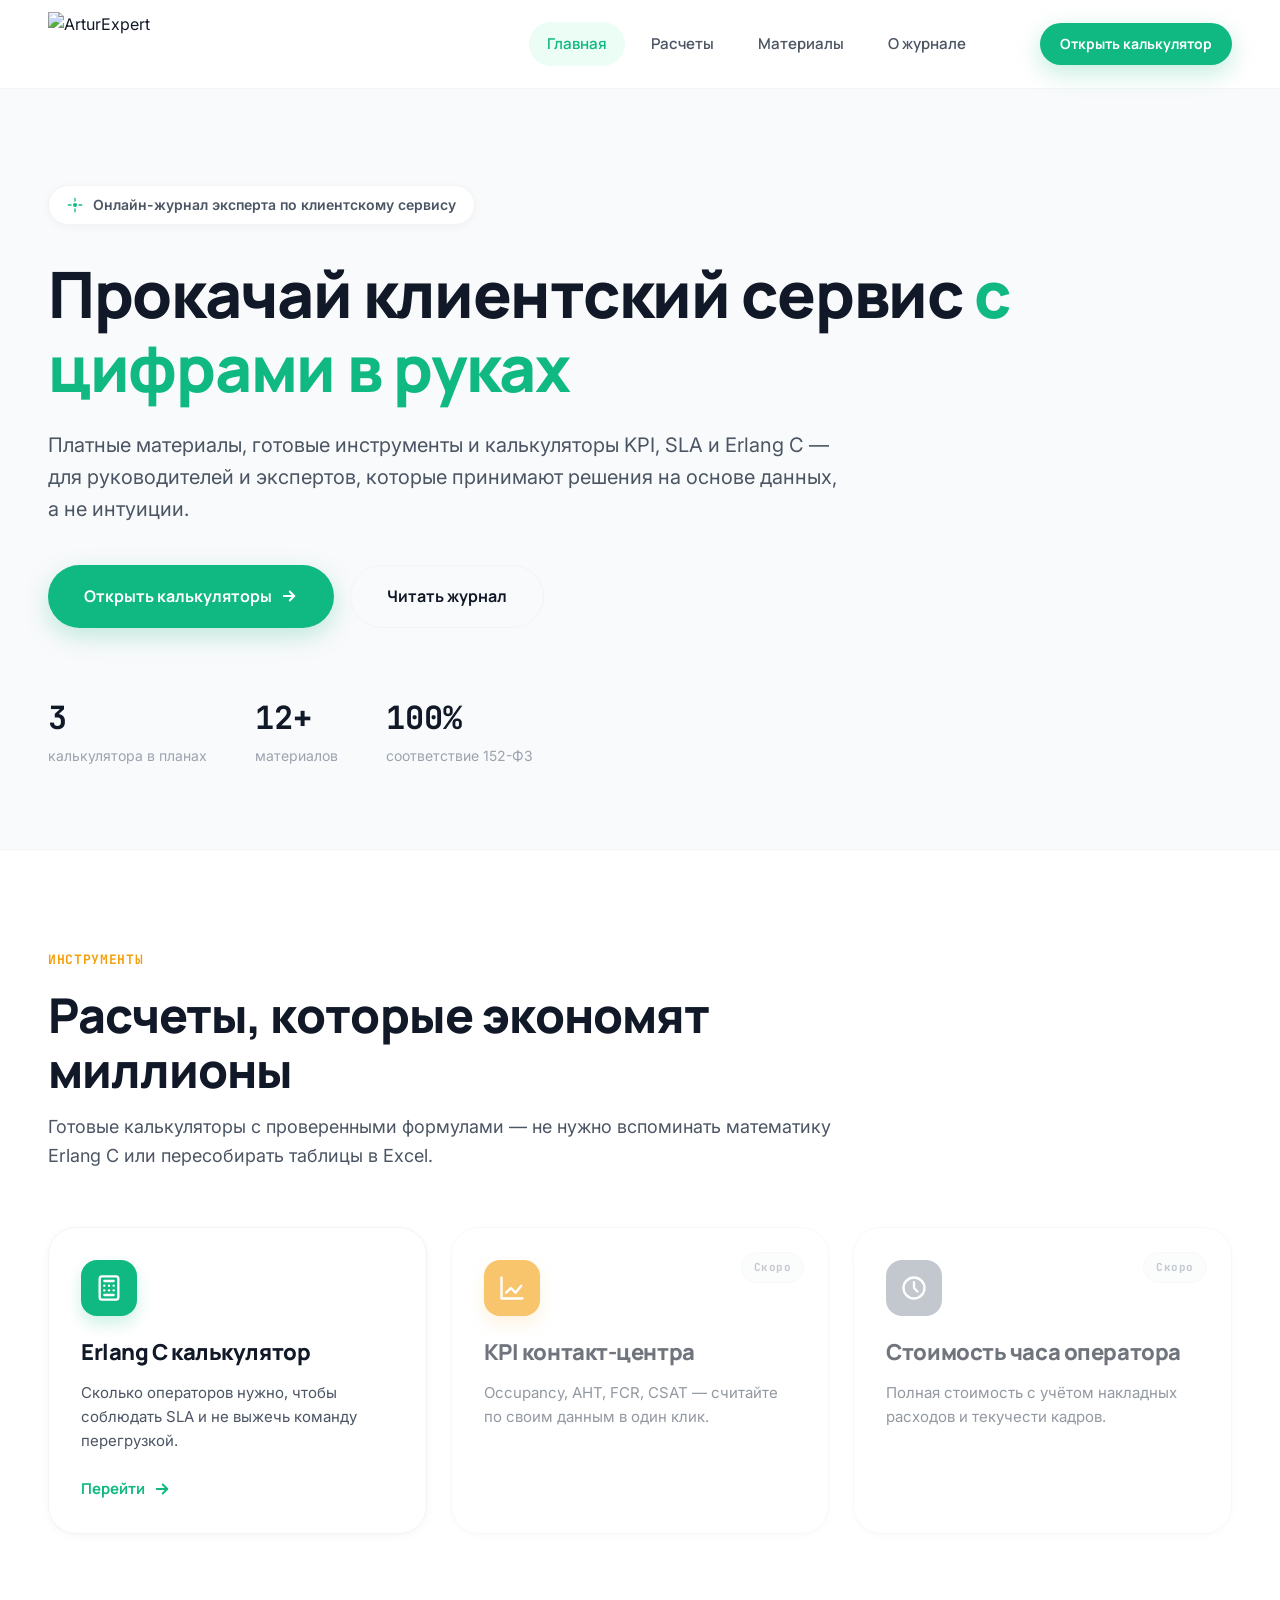
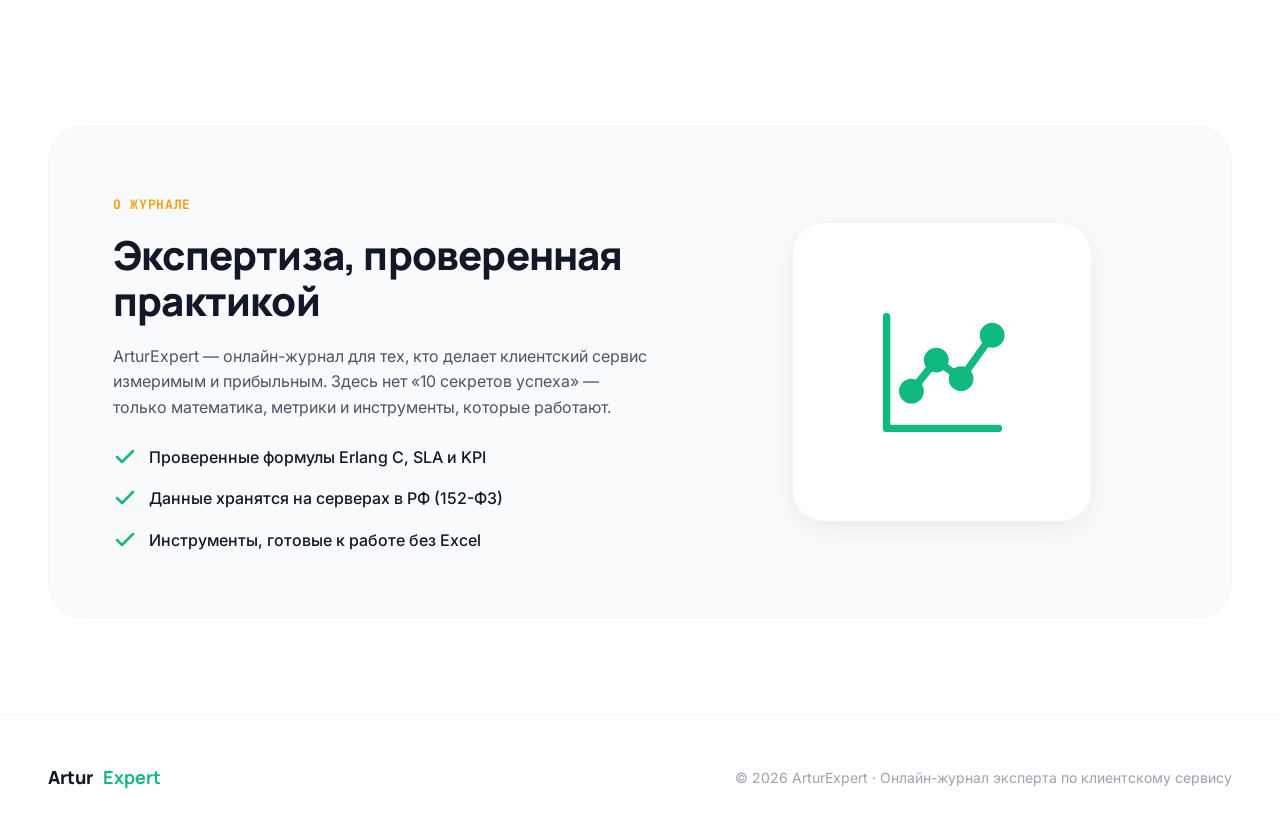
==== commit 15733439: "Update index.html" ====
--- a/index.html
+++ b/index.html
@@ -15,7 +15,8 @@
   <header class="site-header">
     <div class="header-inner">
       <a href="index.html" class="brand">
-        <img src="assets/img/logo.png" alt="ArturExpert" class="brand-logo">
+        <!-- Путь к логотипу в корне -->
+        <img src="logo.png" alt="ArturExpert" class="brand-logo">
       </a>
       <nav class="main-nav">
         <a href="index.html" class="active">Главная</a>
--- a/assets/css/style.css
+++ b/assets/css/style.css
@@ -15,7 +15,7 @@
   --ink-2: #4B5563;           /* Темно-серый для текста */
   --ink-3: #9CA3AF;           /* Светло-серый для метаданных */
 
-  --bg: #FFFFFF;              /* Чистый белый фон, как на Dribbble */
+  --bg: #FFFFFF;              /* Чистый белый фон */
   --bg-subtle: #F9FAFB;       /* Легкий серый для выделения секций */
   --surface: #FFFFFF;         
   --border: #F3F4F6;          /* Очень нежная рамка */
@@ -76,7 +76,7 @@
   font-weight: 700;
   font-size: 15px;
   padding: 14px 28px;
-  border-radius: 999px; /* Круглые кнопки в стиле Dribbble */
+  border-radius: 999px; /* Круглые кнопки */
   transition: all 0.3s cubic-bezier(0.4, 0, 0.2, 1);
   white-space: nowrap;
   cursor: pointer;
@@ -111,7 +111,7 @@
 .btn-sm { padding: 10px 20px; font-size: 14px; }
 .btn-lg { padding: 18px 36px; font-size: 16px; }
 
-/* ==================== Header (Светлая, чистая) ==================== */
+/* ==================== Header (Светлая) ==================== */
 .site-header {
   position: sticky;
   top: 0;
@@ -124,7 +124,7 @@
 .header-inner {
   max-width: 1440px;
   margin: 0 auto;
-  padding: 16px 48px;
+  padding: 12px 48px; /* Уменьшили отступ сверху/снизу */
   display: flex;
   align-items: center;
   gap: 40px;
@@ -134,12 +134,13 @@
   align-items: center;
   text-decoration: none;
 }
-/* Стилизация логотипа с темным фоном */
+/* Настройка логотипа */
 .brand-logo {
-  height: 48px;
+  height: 64px; /* Увеличили размер */
   width: auto;
-  border-radius: 12px; /* Скругляем, чтобы было похоже на иконку приложения */
-  box-shadow: 0 4px 12px rgba(0,0,0,0.1);
+  border-radius: 0;
+  box-shadow: none;
+  mix-blend-mode: multiply; /* Убирает белый фон картинки на белой шапке */
 }
 
 .main-nav {
@@ -240,7 +241,7 @@
   color: var(--ink-2);
 }
 
-/* ==================== Tools (Карточки) ==================== */
+/* ==================== Tools ==================== */
 .tools-grid {
   display: grid;
   grid-template-columns: repeat(auto-fit, minmax(320px, 1fr));
@@ -597,7 +598,8 @@
   .header-inner { padding: 16px 20px; gap: 16px; flex-wrap: wrap; justify-content: space-between; }
   .main-nav { display: none; } 
   .header-cta { margin-left: 0; }
-  .brand-logo { height: 40px; }
+  /* Логотип на телефонах делаем поменьше, чтобы влезал */
+  .brand-logo { height: 48px; }
 
   .hero { padding: 64px 20px; }
   .section { padding: 64px 20px; }
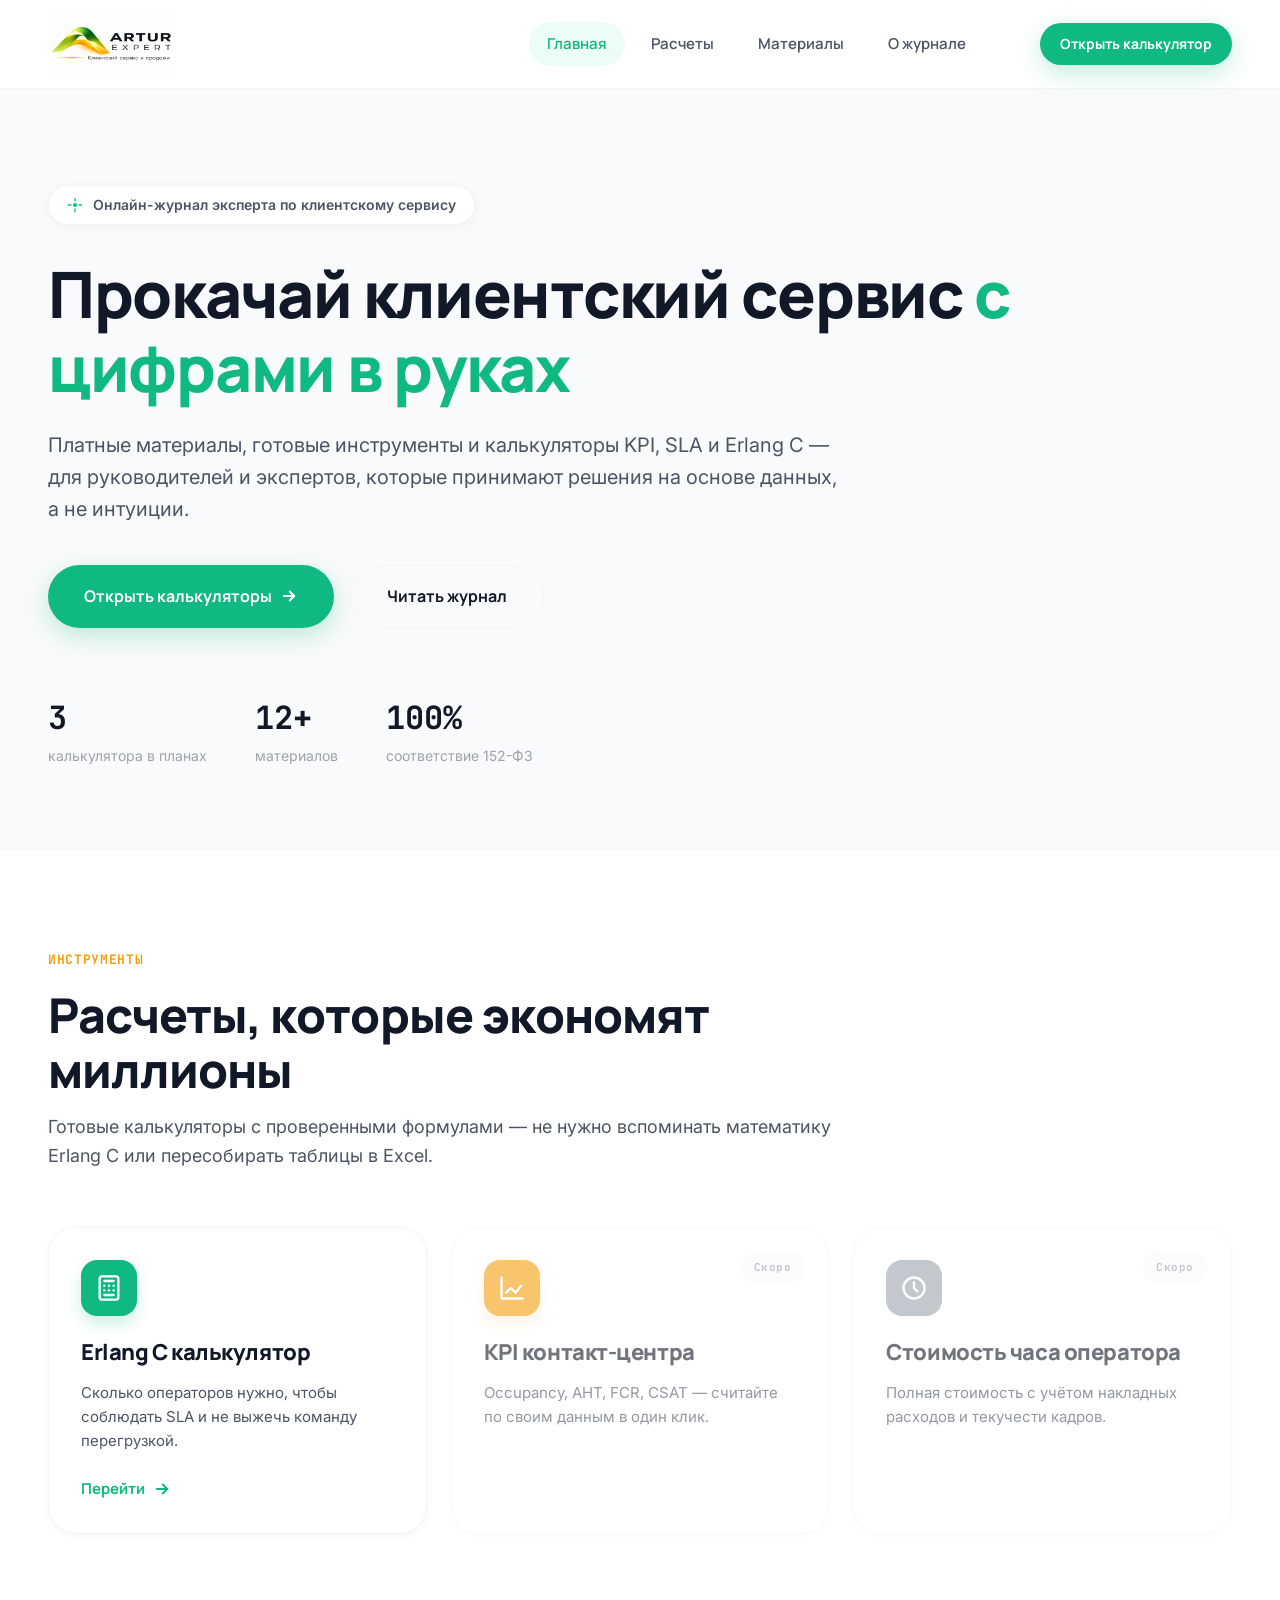
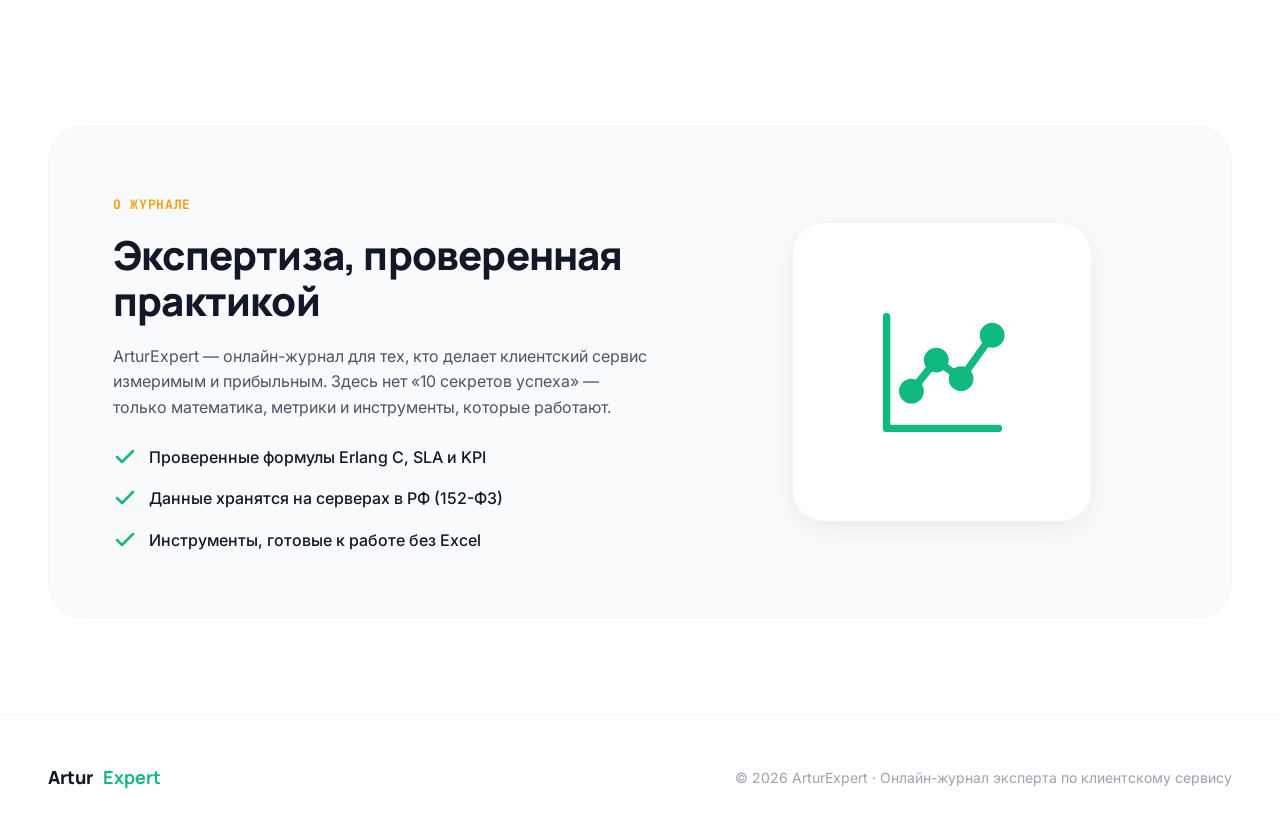
==== commit 3702b5a0: "Update index.html" ====
--- a/index.html
+++ b/index.html
@@ -15,8 +15,8 @@
   <header class="site-header">
     <div class="header-inner">
       <a href="index.html" class="brand">
-        <!-- Путь к логотипу в корне -->
-        <img src="logo.png" alt="ArturExpert" class="brand-logo">
+        <!-- ПРАВИЛЬНЫЙ ПУТЬ: assets/img/logo.png -->
+        <img src="assets/img/logo.png" alt="ArturExpert" class="brand-logo">
       </a>
       <nav class="main-nav">
         <a href="index.html" class="active">Главная</a>
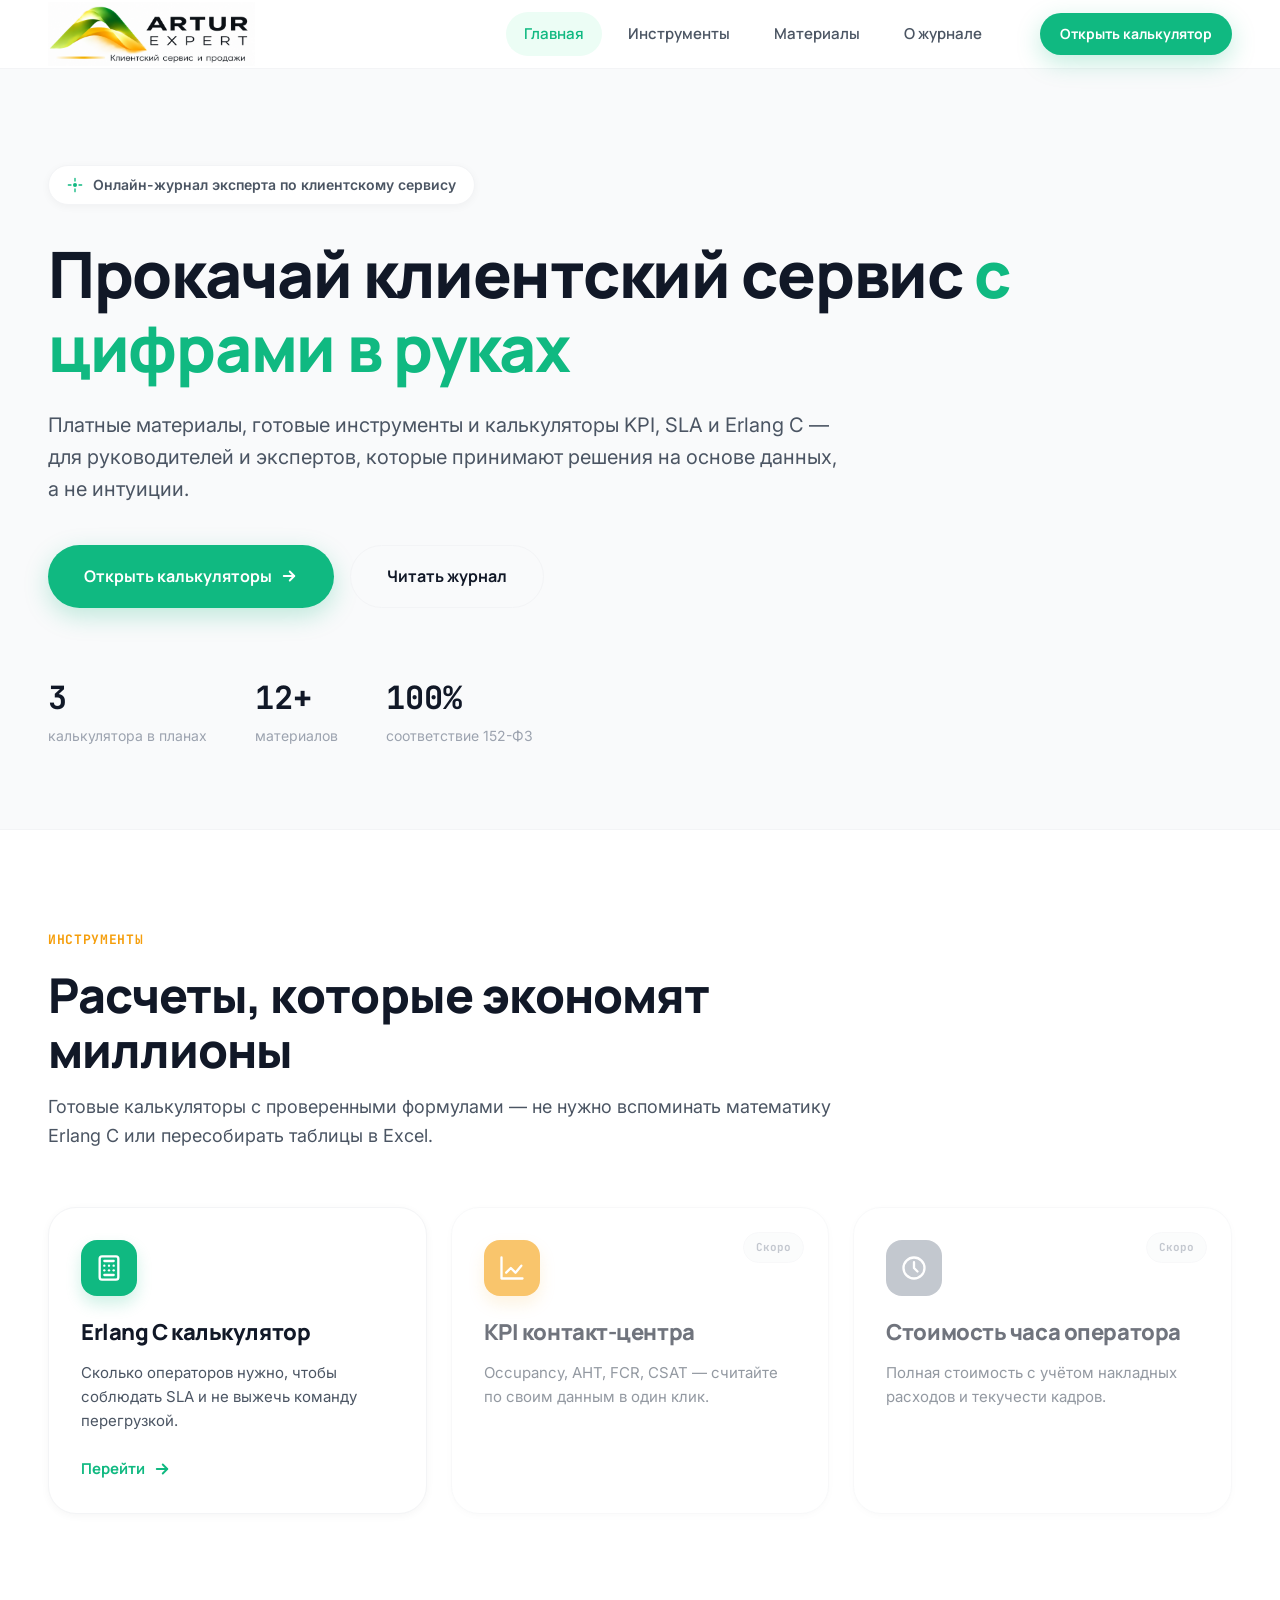
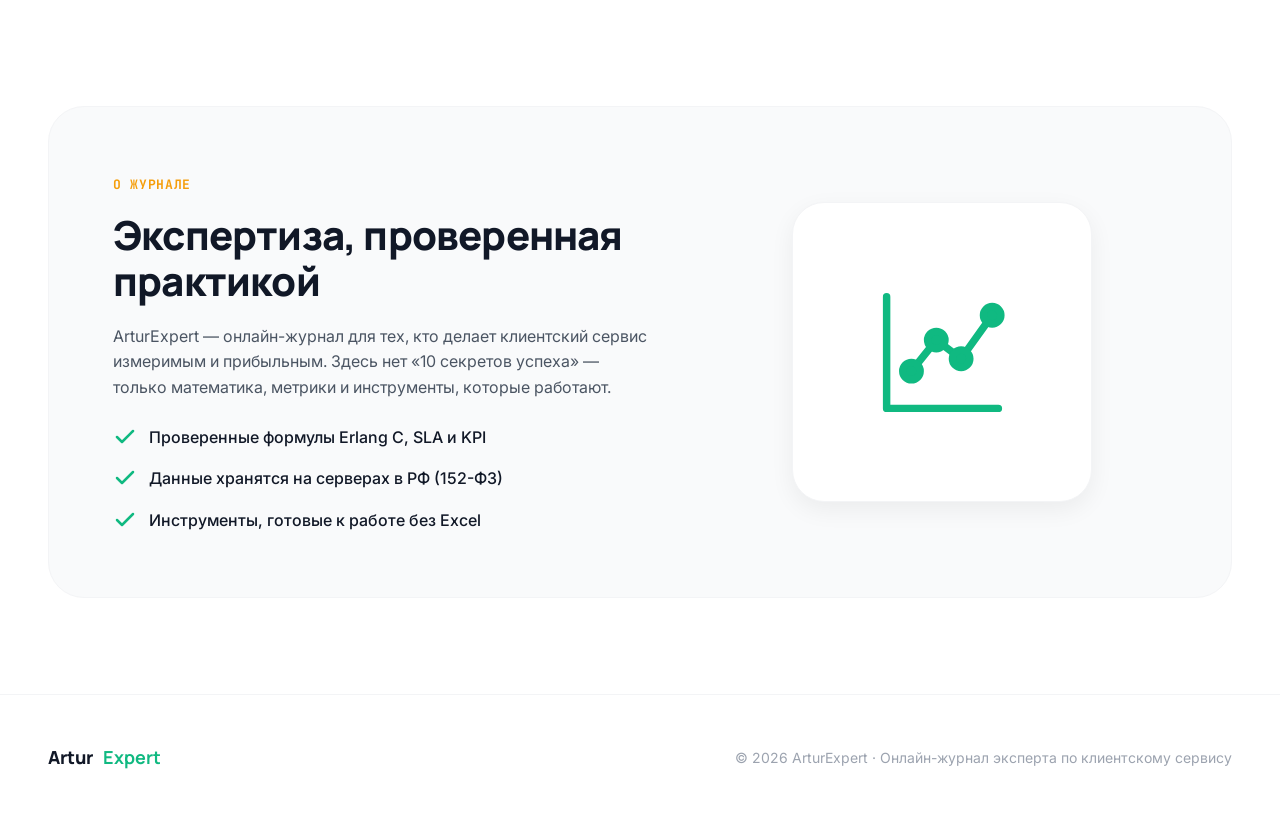
==== commit b27029ca: "Update navigation and footer in index.html" ====
--- a/index.html
+++ b/index.html
@@ -15,20 +15,44 @@
   <header class="site-header">
     <div class="header-inner">
       <a href="index.html" class="brand">
-        <!-- ПРАВИЛЬНЫЙ ПУТЬ: assets/img/logo.png -->
         <img src="assets/img/logo.png" alt="ArturExpert" class="brand-logo">
       </a>
+      
       <nav class="main-nav">
         <a href="index.html" class="active">Главная</a>
-        <a href="calculations.html">Расчеты</a>
+        <a href="calculations.html">Инструменты</a>
         <a href="materials.html">Материалы</a>
         <a href="#about">О журнале</a>
       </nav>
-      <a href="calculations.html" class="btn btn-primary btn-sm header-cta">
-        Открыть калькулятор
-      </a>
+
+      <div class="header-actions">
+        <a href="calculations.html" class="btn btn-primary btn-sm header-cta">Открыть калькулятор</a>
+        <!-- Кнопка Бургер -->
+        <button class="menu-toggle" aria-label="Открыть меню">
+          <svg viewBox="0 0 24 24" fill="none" stroke="currentColor" stroke-width="2.5" stroke-linecap="round"><line x1="3" y1="12" x2="21" y2="12"/><line x1="3" y1="6" x2="21" y2="6"/><line x1="3" y1="18" x2="21" y2="18"/></svg>
+        </button>
+      </div>
     </div>
   </header>
+
+  <!-- Полноэкранное мобильное меню -->
+  <div class="mobile-menu" id="mobile-menu">
+    <div class="mobile-menu-header">
+      <a href="index.html" class="brand">
+        <img src="assets/img/logo.png" alt="ArturExpert" class="brand-logo">
+      </a>
+      <button class="menu-close" aria-label="Закрыть меню">
+        <svg viewBox="0 0 24 24" fill="none" stroke="currentColor" stroke-width="2.5" stroke-linecap="round"><line x1="18" y1="6" x2="6" y2="18"/><line x1="6" y1="6" x2="18" y2="18"/></svg>
+      </button>
+    </div>
+    <nav class="mobile-nav">
+      <a href="index.html" class="active">Главная</a>
+      <a href="calculations.html">Инструменты</a>
+      <a href="materials.html">Материалы</a>
+      <a href="#about">О журнале</a>
+      <a href="calculations.html" class="btn btn-primary">Открыть калькулятор</a>
+    </nav>
+  </div>
 
   <main>
     <!-- HERO -->
@@ -68,9 +92,7 @@
       <div class="tools-grid">
         <a href="calculations.html" class="tool-card tool-green">
           <div class="tool-icon">
-            <svg viewBox="0 0 24 24" fill="none" stroke="currentColor" stroke-width="2" stroke-linecap="round" stroke-linejoin="round">
-              <rect x="4" y="2" width="16" height="20" rx="2"/><line x1="8" y1="6" x2="16" y2="6"/><line x1="8" y1="10" x2="8" y2="10"/><line x1="12" y1="10" x2="12" y2="10"/><line x1="16" y1="10" x2="16" y2="10"/><line x1="8" y1="14" x2="8" y2="14"/><line x1="12" y1="14" x2="12" y2="14"/><line x1="16" y1="14" x2="16" y2="14"/><line x1="8" y1="18" x2="16" y2="18"/>
-            </svg>
+            <svg viewBox="0 0 24 24" fill="none" stroke="currentColor" stroke-width="2" stroke-linecap="round" stroke-linejoin="round"><rect x="4" y="2" width="16" height="20" rx="2"/><line x1="8" y1="6" x2="16" y2="6"/><line x1="8" y1="10" x2="8" y2="10"/><line x1="12" y1="10" x2="12" y2="10"/><line x1="16" y1="10" x2="16" y2="10"/><line x1="8" y1="14" x2="8" y2="14"/><line x1="12" y1="14" x2="12" y2="14"/><line x1="16" y1="14" x2="16" y2="14"/><line x1="8" y1="18" x2="16" y2="18"/></svg>
           </div>
           <h3>Erlang C калькулятор</h3>
           <p>Сколько операторов нужно, чтобы соблюдать SLA и не выжечь команду перегрузкой.</p>
@@ -80,9 +102,7 @@
         <div class="tool-card tool-yellow is-soon">
           <span class="badge-soon">Скоро</span>
           <div class="tool-icon">
-            <svg viewBox="0 0 24 24" fill="none" stroke="currentColor" stroke-width="2" stroke-linecap="round" stroke-linejoin="round">
-              <path d="M3 3v18h18"/><path d="M7 16l4-4 4 4 5-6"/>
-            </svg>
+            <svg viewBox="0 0 24 24" fill="none" stroke="currentColor" stroke-width="2" stroke-linecap="round" stroke-linejoin="round"><path d="M3 3v18h18"/><path d="M7 16l4-4 4 4 5-6"/></svg>
           </div>
           <h3>KPI контакт-центра</h3>
           <p>Occupancy, AHT, FCR, CSAT — считайте по своим данным в один клик.</p>
@@ -91,9 +111,7 @@
         <div class="tool-card tool-gray is-soon">
           <span class="badge-soon">Скоро</span>
           <div class="tool-icon">
-            <svg viewBox="0 0 24 24" fill="none" stroke="currentColor" stroke-width="2" stroke-linecap="round" stroke-linejoin="round">
-              <circle cx="12" cy="12" r="9"/><path d="M12 7v5l3 3"/>
-            </svg>
+            <svg viewBox="0 0 24 24" fill="none" stroke="currentColor" stroke-width="2" stroke-linecap="round" stroke-linejoin="round"><circle cx="12" cy="12" r="9"/><path d="M12 7v5l3 3"/></svg>
           </div>
           <h3>Стоимость часа оператора</h3>
           <p>Полная стоимость с учётом накладных расходов и текучести кадров.</p>
@@ -109,26 +127,14 @@
           <h2>Экспертиза, проверенная практикой</h2>
           <p>ArturExpert — онлайн-журнал для тех, кто делает клиентский сервис измеримым и прибыльным. Здесь нет «10 секретов успеха» — только математика, метрики и инструменты, которые работают.</p>
           <ul class="check-list">
-            <li>
-              <svg viewBox="0 0 24 24" fill="none" stroke="currentColor" stroke-width="2.5" stroke-linecap="round" stroke-linejoin="round"><polyline points="20 6 9 17 4 12"/></svg>
-              Проверенные формулы Erlang C, SLA и KPI
-            </li>
-            <li>
-              <svg viewBox="0 0 24 24" fill="none" stroke="currentColor" stroke-width="2.5" stroke-linecap="round" stroke-linejoin="round"><polyline points="20 6 9 17 4 12"/></svg>
-              Данные хранятся на серверах в РФ (152-ФЗ)
-            </li>
-            <li>
-              <svg viewBox="0 0 24 24" fill="none" stroke="currentColor" stroke-width="2.5" stroke-linecap="round" stroke-linejoin="round"><polyline points="20 6 9 17 4 12"/></svg>
-              Инструменты, готовые к работе без Excel
-            </li>
+            <li><svg viewBox="0 0 24 24" fill="none" stroke="currentColor" stroke-width="2.5" stroke-linecap="round" stroke-linejoin="round"><polyline points="20 6 9 17 4 12"/></svg>Проверенные формулы Erlang C, SLA и KPI</li>
+            <li><svg viewBox="0 0 24 24" fill="none" stroke="currentColor" stroke-width="2.5" stroke-linecap="round" stroke-linejoin="round"><polyline points="20 6 9 17 4 12"/></svg>Данные хранятся на серверах в РФ (152-ФЗ)</li>
+            <li><svg viewBox="0 0 24 24" fill="none" stroke="currentColor" stroke-width="2.5" stroke-linecap="round" stroke-linejoin="round"><polyline points="20 6 9 17 4 12"/></svg>Инструменты, готовые к работе без Excel</li>
           </ul>
         </div>
         <div class="about-visual">
           <div class="about-visual-inner">
-            <svg viewBox="0 0 24 24" fill="none" stroke="currentColor" stroke-width="1.2" stroke-linecap="round" stroke-linejoin="round">
-              <path d="M3 3v18h18"/><path d="M7 15l4-5 4 3 5-7"/>
-              <circle cx="7" cy="15" r="1.4" fill="currentColor"/><circle cx="11" cy="10" r="1.4" fill="currentColor"/><circle cx="15" cy="13" r="1.4" fill="currentColor"/><circle cx="20" cy="6" r="1.4" fill="currentColor"/>
-            </svg>
+            <svg viewBox="0 0 24 24" fill="none" stroke="currentColor" stroke-width="1.2" stroke-linecap="round" stroke-linejoin="round"><path d="M3 3v18h18"/><path d="M7 15l4-5 4 3 5-7"/><circle cx="7" cy="15" r="1.4" fill="currentColor"/><circle cx="11" cy="10" r="1.4" fill="currentColor"/><circle cx="15" cy="13" r="1.4" fill="currentColor"/><circle cx="20" cy="6" r="1.4" fill="currentColor"/></svg>
           </div>
         </div>
       </div>
@@ -137,12 +143,12 @@
 
   <footer class="site-footer">
     <div class="footer-inner">
-      <div class="footer-brand">
-        Artur<b style="color:var(--primary)">Expert</b>
-      </div>
+      <div class="footer-brand">Artur<b style="color:var(--primary)">Expert</b></div>
       <div class="footer-note">© 2026 ArturExpert · Онлайн-журнал эксперта по клиентскому сервису</div>
     </div>
   </footer>
 
+  <!-- Подключаем скрипт меню -->
+  <script src="assets/js/menu.js"></script>
 </body>
 </html>
--- a/assets/css/style.css
+++ b/assets/css/style.css
@@ -3,24 +3,22 @@
    ============================================================ */
 
 :root {
-  /* Новая палитра: Мягкий зеленый + Янтарный (без кислоты) */
-  --primary: #10B981;         /* Мягкий изумрудный */
+  --primary: #10B981;         
   --primary-hover: #059669;   
-  --primary-soft: #ECFDF5;    /* Очень светлый зеленый для фонов */
+  --primary-soft: #ECFDF5;    
   
-  --accent: #F59E0B;          /* Теплый янтарный */
-  --accent-soft: #FFFBEB;     /* Светлый желтый для фонов */
-
-  --ink: #111827;             /* Почти черный для заголовков */
-  --ink-2: #4B5563;           /* Темно-серый для текста */
-  --ink-3: #9CA3AF;           /* Светло-серый для метаданных */
-
-  --bg: #FFFFFF;              /* Чистый белый фон */
-  --bg-subtle: #F9FAFB;       /* Легкий серый для выделения секций */
+  --accent: #F59E0B;          
+  --accent-soft: #FFFBEB;     
+
+  --ink: #111827;             
+  --ink-2: #4B5563;           
+  --ink-3: #9CA3AF;           
+
+  --bg: #FFFFFF;              
+  --bg-subtle: #F9FAFB;       
   --surface: #FFFFFF;         
-  --border: #F3F4F6;          /* Очень нежная рамка */
-
-  /* Мягкие тени в стиле Dribbble */
+  --border: #F3F4F6;          
+
   --shadow-sm: 0 2px 8px rgba(0, 0, 0, 0.04);
   --shadow-md: 0 8px 24px rgba(0, 0, 0, 0.06);
   --shadow-lg: 0 16px 40px rgba(0, 0, 0, 0.08);
@@ -66,7 +64,7 @@
   color: var(--ink);
 }
 
-/* ==================== Кнопки (Pill-shape) ==================== */
+/* ==================== Кнопки ==================== */
 .btn {
   display: inline-flex;
   align-items: center;
@@ -76,42 +74,23 @@
   font-weight: 700;
   font-size: 15px;
   padding: 14px 28px;
-  border-radius: 999px; /* Круглые кнопки */
+  border-radius: 999px;
   transition: all 0.3s cubic-bezier(0.4, 0, 0.2, 1);
   white-space: nowrap;
   cursor: pointer;
-  position: relative;
-  z-index: 1;
 }
 .btn svg { width: 18px; height: 18px; }
 
-.btn-primary {
-  background: var(--primary);
-  color: #fff;
-  box-shadow: var(--shadow-primary);
-}
-.btn-primary:hover {
-  background: var(--primary-hover);
-  transform: translateY(-2px);
-  box-shadow: 0 12px 28px rgba(16, 185, 129, 0.35);
-}
-
-.btn-ghost {
-  background: var(--bg-subtle);
-  color: var(--ink);
-  border: 1.5px solid var(--border);
-}
-.btn-ghost:hover {
-  border-color: var(--primary);
-  color: var(--primary);
-  background: var(--primary-soft);
-  transform: translateY(-2px);
-}
+.btn-primary { background: var(--primary); color: #fff; box-shadow: var(--shadow-primary); }
+.btn-primary:hover { background: var(--primary-hover); transform: translateY(-2px); box-shadow: 0 12px 28px rgba(16, 185, 129, 0.35); }
+
+.btn-ghost { background: var(--bg-subtle); color: var(--ink); border: 1.5px solid var(--border); }
+.btn-ghost:hover { border-color: var(--primary); color: var(--primary); background: var(--primary-soft); transform: translateY(-2px); }
 
 .btn-sm { padding: 10px 20px; font-size: 14px; }
 .btn-lg { padding: 18px 36px; font-size: 16px; }
 
-/* ==================== Header (Светлая) ==================== */
+/* ==================== Header & Navigation ==================== */
 .site-header {
   position: sticky;
   top: 0;
@@ -124,23 +103,19 @@
 .header-inner {
   max-width: 1440px;
   margin: 0 auto;
-  padding: 12px 48px; /* Уменьшили отступ сверху/снизу */
+  padding: 12px 48px;
   display: flex;
   align-items: center;
   gap: 40px;
 }
-.brand {
-  display: flex;
-  align-items: center;
-  text-decoration: none;
-}
-/* Настройка логотипа */
+.brand { display: flex; align-items: center; text-decoration: none; }
 .brand-logo {
-  height: 64px; /* Увеличили размер */
+  height: 64px;
   width: auto;
   border-radius: 0;
   box-shadow: none;
-  mix-blend-mode: multiply; /* Убирает белый фон картинки на белой шапке */
+  mix-blend-mode: multiply;
+  margin: -10px 0; /* Небольшой трюк от пустых краев */
 }
 
 .main-nav {
@@ -160,456 +135,224 @@
 }
 .main-nav a:hover { color: var(--ink); background: var(--bg-subtle); }
 .main-nav a.active { color: var(--primary); background: var(--primary-soft); }
-.header-cta { margin-left: 16px; }
-
-/* ==================== Hero ==================== */
+
+.header-actions { display: flex; align-items: center; gap: 16px; }
+.header-cta { margin-left: 0; }
+
+/* Кнопка Бургер (скрыта на ПК) */
+.menu-toggle {
+  display: none;
+  width: 44px;
+  height: 44px;
+  border-radius: 12px;
+  background: var(--bg-subtle);
+  border: 1px solid var(--border);
+  color: var(--ink);
+  align-items: center;
+  justify-content: center;
+  transition: all 0.2s;
+}
+.menu-toggle:hover { background: var(--border); }
+.menu-toggle svg { width: 24px; height: 24px; }
+
+/* ==================== Mobile Menu Overlay ==================== */
+.mobile-menu {
+  position: fixed;
+  top: 0; left: 0; right: 0; bottom: 0;
+  background: rgba(255, 255, 255, 0.98);
+  backdrop-filter: blur(20px);
+  -webkit-backdrop-filter: blur(20px);
+  z-index: 200;
+  opacity: 0;
+  visibility: hidden;
+  transition: all 0.4s cubic-bezier(0.4, 0, 0.2, 1);
+  display: flex;
+  flex-direction: column;
+  padding: 24px;
+}
+.mobile-menu.is-open {
+  opacity: 1;
+  visibility: visible;
+}
+.mobile-menu-header {
+  display: flex;
+  justify-content: space-between;
+  align-items: center;
+  margin-bottom: 48px;
+}
+.menu-close {
+  width: 44px; height: 44px;
+  border-radius: 12px;
+  background: var(--bg-subtle);
+  display: flex; align-items: center; justify-content: center;
+}
+.mobile-nav {
+  display: flex;
+  flex-direction: column;
+  gap: 16px;
+}
+.mobile-nav a {
+  font-family: var(--font-display);
+  font-size: 28px;
+  font-weight: 800;
+  color: var(--ink);
+  padding: 12px 0;
+  border-bottom: 1px solid var(--border);
+}
+.mobile-nav a.active { color: var(--primary); }
+.mobile-nav .btn {
+  margin-top: 24px;
+  font-size: 18px;
+  padding: 20px;
+  width: 100%;
+}
+
+/* ==================== Hero & Sections ==================== */
 .hero {
   position: relative;
   padding: 96px 48px 80px;
   background: var(--bg-subtle);
   border-bottom: 1px solid var(--border);
 }
-.hero-inner {
-  max-width: 1440px;
-  margin: 0 auto;
-  position: relative;
-  z-index: 2;
-}
+.hero-inner { max-width: 1440px; margin: 0 auto; position: relative; z-index: 2; }
 .hero-badge {
-  display: inline-flex;
-  align-items: center;
-  gap: 10px;
-  background: var(--bg);
-  border: 1px solid var(--border);
-  padding: 8px 18px;
-  border-radius: 999px;
-  font-size: 14px;
-  font-weight: 600;
-  color: var(--ink-2);
-  margin-bottom: 32px;
+  display: inline-flex; align-items: center; gap: 10px;
+  background: var(--bg); border: 1px solid var(--border);
+  padding: 8px 18px; border-radius: 999px;
+  font-size: 14px; font-weight: 600; color: var(--ink-2);
+  margin-bottom: 32px; box-shadow: var(--shadow-sm);
+}
+.hero-badge svg { width: 16px; height: 16px; color: var(--primary); }
+.hero h1 { font-size: clamp(40px, 5vw, 72px); max-width: 1000px; margin-bottom: 24px; }
+.hero h1 span { color: var(--primary); }
+.hero-sub { font-size: clamp(16px, 1.8vw, 20px); color: var(--ink-2); max-width: 800px; margin-bottom: 40px; line-height: 1.6; }
+.hero-actions { display: flex; gap: 16px; flex-wrap: wrap; margin-bottom: 64px; }
+
+.section { max-width: 1440px; margin: 0 auto; padding: 96px 48px; width: 100%; }
+.section-head { max-width: 800px; margin-bottom: 56px; }
+.section-eyebrow {
+  display: inline-block; font-family: var(--font-mono); font-size: 13px; font-weight: 700;
+  letter-spacing: 0.05em; text-transform: uppercase; color: var(--accent); margin-bottom: 16px;
+}
+.section-head h2 { font-size: clamp(32px, 4vw, 48px); margin-bottom: 16px; }
+.section-head p { font-size: 18px; color: var(--ink-2); }
+
+/* Tools & Materials & About - (стили остались без изменений) */
+.tools-grid { display: grid; grid-template-columns: repeat(auto-fit, minmax(320px, 1fr)); gap: 24px; }
+.tool-card {
+  background: var(--surface); border: 1px solid var(--border); border-radius: var(--radius-lg);
+  padding: 32px; position: relative; transition: all 0.3s; display: flex; flex-direction: column; gap: 16px;
   box-shadow: var(--shadow-sm);
 }
-.hero-badge svg { width: 16px; height: 16px; color: var(--primary); }
-
-.hero h1 {
-  font-size: clamp(40px, 5vw, 72px);
-  max-width: 1000px;
-  margin-bottom: 24px;
-}
-.hero h1 span { color: var(--primary); }
-.hero-sub {
-  font-size: clamp(16px, 1.8vw, 20px);
-  color: var(--ink-2);
-  max-width: 800px;
-  margin-bottom: 40px;
-  line-height: 1.6;
-}
-.hero-actions {
-  display: flex;
-  gap: 16px;
-  flex-wrap: wrap;
-  margin-bottom: 64px;
-}
-
-/* ==================== Sections ==================== */
-.section {
-  max-width: 1440px;
-  margin: 0 auto;
-  padding: 96px 48px;
-  width: 100%;
-}
-.section-head {
-  max-width: 800px;
-  margin-bottom: 56px;
-}
-.section-eyebrow {
-  display: inline-block;
-  font-family: var(--font-mono);
-  font-size: 13px;
-  font-weight: 700;
-  letter-spacing: 0.05em;
-  text-transform: uppercase;
-  color: var(--accent);
-  margin-bottom: 16px;
-}
-.section-head h2 {
-  font-size: clamp(32px, 4vw, 48px);
-  margin-bottom: 16px;
-}
-.section-head p {
-  font-size: 18px;
-  color: var(--ink-2);
-}
-
-/* ==================== Tools ==================== */
-.tools-grid {
-  display: grid;
-  grid-template-columns: repeat(auto-fit, minmax(320px, 1fr));
-  gap: 24px;
-}
-.tool-card {
-  background: var(--surface);
-  border: 1px solid var(--border);
-  border-radius: var(--radius-lg);
-  padding: 32px;
-  position: relative;
-  transition: all 0.3s cubic-bezier(0.4, 0, 0.2, 1);
-  display: flex;
-  flex-direction: column;
-  gap: 16px;
-  box-shadow: var(--shadow-sm);
-}
-.tool-card:not(.is-soon):hover {
-  transform: translateY(-6px);
-  box-shadow: var(--shadow-lg);
-  border-color: transparent;
-}
-.tool-icon {
-  width: 56px;
-  height: 56px;
-  border-radius: 16px;
-  display: flex;
-  align-items: center;
-  justify-content: center;
-  color: #fff;
-  margin-bottom: 8px;
-}
+.tool-card:not(.is-soon):hover { transform: translateY(-6px); box-shadow: var(--shadow-lg); border-color: transparent; }
+.tool-icon { width: 56px; height: 56px; border-radius: 16px; display: flex; align-items: center; justify-content: center; color: #fff; margin-bottom: 8px; }
 .tool-icon svg { width: 28px; height: 28px; }
 .tool-green .tool-icon { background: var(--primary); box-shadow: 0 8px 16px rgba(16,185,129,0.2); }
 .tool-yellow .tool-icon { background: var(--accent); box-shadow: 0 8px 16px rgba(245,158,11,0.2); }
 .tool-gray .tool-icon { background: var(--ink-3); }
-
 .tool-card h3 { font-size: 22px; margin: 0; }
 .tool-card p { font-size: 15px; color: var(--ink-2); flex: 1; line-height: 1.6; }
-.tool-link {
-  display: inline-flex;
-  align-items: center;
-  gap: 8px;
-  font-family: var(--font-display);
-  font-weight: 700;
-  font-size: 15px;
-  color: var(--primary);
-  margin-top: 8px;
-}
+.tool-link { display: inline-flex; align-items: center; gap: 8px; font-family: var(--font-display); font-weight: 700; font-size: 15px; color: var(--primary); margin-top: 8px; }
 .tool-link svg { width: 18px; height: 18px; transition: transform 0.2s; }
 .tool-card:hover .tool-link svg { transform: translateX(4px); }
-
-.badge-soon {
-  position: absolute;
-  top: 24px; right: 24px;
-  font-family: var(--font-mono);
-  font-size: 11px;
-  font-weight: 700;
-  letter-spacing: 0.05em;
-  color: var(--ink-3);
-  background: var(--bg-subtle);
-  padding: 6px 12px;
-  border-radius: 999px;
-  border: 1px solid var(--border);
-}
+.badge-soon { position: absolute; top: 24px; right: 24px; font-family: var(--font-mono); font-size: 11px; font-weight: 700; color: var(--ink-3); background: var(--bg-subtle); padding: 6px 12px; border-radius: 999px; border: 1px solid var(--border); }
 .is-soon { opacity: 0.6; }
 
-/* ==================== Materials ==================== */
-.materials-grid {
-  display: grid;
-  grid-template-columns: repeat(auto-fit, minmax(340px, 1fr));
-  gap: 32px;
-}
-.material-card {
-  background: var(--surface);
-  border: 1px solid var(--border);
-  border-radius: var(--radius-lg);
-  overflow: hidden;
-  transition: all 0.3s;
-  display: flex;
-  flex-direction: column;
-  box-shadow: var(--shadow-sm);
-}
+.materials-grid { display: grid; grid-template-columns: repeat(auto-fit, minmax(340px, 1fr)); gap: 32px; }
+.material-card { background: var(--surface); border: 1px solid var(--border); border-radius: var(--radius-lg); overflow: hidden; transition: all 0.3s; display: flex; flex-direction: column; box-shadow: var(--shadow-sm); }
 .material-card:hover { transform: translateY(-6px); box-shadow: var(--shadow-lg); }
-.material-cover {
-  height: 180px;
-  display: flex;
-  align-items: center;
-  justify-content: center;
-  position: relative;
-  border-bottom: 1px solid var(--border);
-}
+.material-cover { height: 180px; display: flex; align-items: center; justify-content: center; border-bottom: 1px solid var(--border); }
 .material-cover svg { width: 56px; height: 56px; opacity: 0.9; }
-.cover-indigo { background: var(--primary-soft); color: var(--primary); }
-.cover-emerald { background: var(--primary-soft); color: var(--primary); }
+.cover-indigo, .cover-emerald { background: var(--primary-soft); color: var(--primary); }
 .cover-amber { background: var(--accent-soft); color: var(--accent); }
 .cover-violet { background: #F3F4F6; color: var(--ink-2); }
-
 .material-body { padding: 32px; display: flex; flex-direction: column; gap: 12px; flex: 1; }
-.material-tag {
-  display: inline-block;
-  align-self: flex-start;
-  font-family: var(--font-mono);
-  font-size: 12px;
-  font-weight: 700;
-  color: var(--primary);
-  background: var(--primary-soft);
-  padding: 6px 12px;
-  border-radius: 999px;
-}
+.material-tag { display: inline-block; align-self: flex-start; font-family: var(--font-mono); font-size: 12px; font-weight: 700; color: var(--primary); background: var(--primary-soft); padding: 6px 12px; border-radius: 999px; }
 .material-card h3 { font-size: 20px; line-height: 1.3; }
 .material-card p { font-size: 15px; color: var(--ink-2); flex: 1; line-height: 1.6; }
 
-/* ==================== About ==================== */
-.about-card {
-  display: grid;
-  grid-template-columns: 1.2fr 1fr;
-  gap: 64px;
-  background: var(--bg-subtle);
-  border: 1px solid var(--border);
-  border-radius: var(--radius-xl);
-  padding: 64px;
-  align-items: center;
-}
+.about-card { display: grid; grid-template-columns: 1.2fr 1fr; gap: 64px; background: var(--bg-subtle); border: 1px solid var(--border); border-radius: var(--radius-xl); padding: 64px; align-items: center; }
 .about-text h2 { font-size: clamp(28px, 3.2vw, 40px); margin-bottom: 20px; }
 .about-text p { font-size: 16px; color: var(--ink-2); margin-bottom: 24px; }
 .check-list { list-style: none; display: flex; flex-direction: column; gap: 16px; }
 .check-list li { display: flex; gap: 12px; align-items: flex-start; font-size: 16px; color: var(--ink); font-weight: 500; }
 .check-list svg { width: 24px; height: 24px; flex-shrink: 0; color: var(--primary); }
-
 .about-visual { display: flex; justify-content: center; }
-.about-visual-inner {
-  width: 100%;
-  max-width: 300px;
-  aspect-ratio: 1;
-  border-radius: 32px;
-  background: var(--bg);
-  display: flex;
-  align-items: center;
-  justify-content: center;
-  border: 1px solid var(--border);
-  box-shadow: var(--shadow-md);
-}
+.about-visual-inner { width: 100%; max-width: 300px; aspect-ratio: 1; border-radius: 32px; background: var(--bg); display: flex; align-items: center; justify-content: center; border: 1px solid var(--border); box-shadow: var(--shadow-md); }
 .about-visual-inner svg { width: 50%; height: 50%; color: var(--primary); }
 
-/* ==================== Footer ==================== */
-.site-footer {
-  margin-top: auto;
-  border-top: 1px solid var(--border);
-  padding: 48px;
-  background: var(--surface);
-}
-.footer-inner {
-  max-width: 1440px;
-  margin: 0 auto;
-  display: flex;
-  align-items: center;
-  justify-content: space-between;
-  gap: 24px;
-  flex-wrap: wrap;
-}
+/* Footer */
+.site-footer { margin-top: auto; border-top: 1px solid var(--border); padding: 48px; background: var(--surface); }
+.footer-inner { max-width: 1440px; margin: 0 auto; display: flex; align-items: center; justify-content: space-between; gap: 24px; flex-wrap: wrap; }
 .footer-brand { display: flex; align-items: center; gap: 10px; font-family: var(--font-display); font-weight: 800; font-size: 18px; }
 .footer-note { font-size: 14px; color: var(--ink-3); }
 
-/* ==================== Calculator Page ==================== */
-.breadcrumbs {
-  max-width: 1440px;
-  margin: 0 auto;
-  padding: 32px 48px 0;
-  display: flex;
-  gap: 8px;
-  align-items: center;
-  font-size: 14px;
-  color: var(--ink-3);
-  font-weight: 500;
-}
+/* Calculator Page */
+.breadcrumbs { max-width: 1440px; margin: 0 auto; padding: 32px 48px 0; display: flex; gap: 8px; align-items: center; font-size: 14px; color: var(--ink-3); font-weight: 500; }
 .breadcrumbs a { color: var(--ink-2); transition: color 0.2s; }
 .breadcrumbs a:hover { color: var(--primary); }
 .breadcrumbs svg { width: 14px; height: 14px; opacity: 0.5; }
-
-.calc-hero {
-  max-width: 1440px;
-  margin: 0 auto;
-  padding: 32px 48px 24px;
-}
+.calc-hero { max-width: 1440px; margin: 0 auto; padding: 32px 48px 24px; }
 .calc-hero h1 { font-size: clamp(32px, 4vw, 48px); margin-bottom: 16px; }
 .calc-hero p { font-size: 18px; color: var(--ink-2); max-width: 800px; }
-
-.calc-layout {
-  max-width: 1440px;
-  margin: 0 auto;
-  padding: 32px 48px 96px;
-  display: grid;
-  grid-template-columns: 400px 1fr;
-  gap: 32px;
-  align-items: start;
-}
-
-/* Панель ввода */
-.input-panel {
-  background: var(--surface);
-  border: 1px solid var(--border);
-  border-radius: var(--radius-lg);
-  padding: 32px;
-  box-shadow: var(--shadow-md);
-  position: sticky;
-  top: 100px;
-}
-.input-panel h2 {
-  font-size: 16px;
-  font-weight: 800;
-  margin-bottom: 24px;
-  display: flex;
-  align-items: center;
-  gap: 10px;
-  color: var(--ink);
-}
+.calc-layout { max-width: 1440px; margin: 0 auto; padding: 32px 48px 96px; display: grid; grid-template-columns: 400px 1fr; gap: 32px; align-items: start; }
+.input-panel { background: var(--surface); border: 1px solid var(--border); border-radius: var(--radius-lg); padding: 32px; box-shadow: var(--shadow-md); position: sticky; top: 100px; }
+.input-panel h2 { font-size: 16px; font-weight: 800; margin-bottom: 24px; display: flex; align-items: center; gap: 10px; color: var(--ink); }
 .input-panel h2 svg { width: 20px; height: 20px; color: var(--primary); }
-
 .form-group { margin-bottom: 20px; }
-.form-group label {
-  display: flex;
-  justify-content: space-between;
-  align-items: baseline;
-  font-size: 14px;
-  font-weight: 700;
-  color: var(--ink);
-  margin-bottom: 8px;
-  font-family: var(--font-display);
-}
+.form-group label { display: flex; justify-content: space-between; align-items: baseline; font-size: 14px; font-weight: 700; color: var(--ink); margin-bottom: 8px; font-family: var(--font-display); }
 .form-group label span { font-size: 12px; color: var(--ink-3); font-weight: 500; font-family: var(--font-sans); }
 .input-wrapper { position: relative; display: flex; align-items: center; }
-.input-wrapper input {
-  width: 100%;
-  padding: 16px 64px 16px 20px;
-  border-radius: 16px;
-  border: 1.5px solid var(--border);
-  font-family: var(--font-mono);
-  font-size: 16px;
-  font-weight: 600;
-  color: var(--ink);
-  transition: all 0.2s;
-  background: var(--bg-subtle);
-}
-.input-wrapper input:focus {
-  outline: none;
-  border-color: var(--primary);
-  background: #fff;
-  box-shadow: 0 0 0 4px var(--primary-soft);
-}
-.input-suffix {
-  position: absolute;
-  right: 20px;
-  font-size: 13px;
-  font-weight: 600;
-  color: var(--ink-3);
-  pointer-events: none;
-}
-
+.input-wrapper input { width: 100%; padding: 16px 64px 16px 20px; border-radius: 16px; border: 1.5px solid var(--border); font-family: var(--font-mono); font-size: 16px; font-weight: 600; color: var(--ink); transition: all 0.2s; background: var(--bg-subtle); }
+.input-wrapper input:focus { outline: none; border-color: var(--primary); background: #fff; box-shadow: 0 0 0 4px var(--primary-soft); }
+.input-suffix { position: absolute; right: 20px; font-size: 13px; font-weight: 600; color: var(--ink-3); pointer-events: none; }
 .divider { height: 1px; background: var(--border); margin: 28px 0; }
-
-/* Результаты */
 .results-panel { display: flex; flex-direction: column; gap: 24px; min-width: 0; }
-
 .kpi-grid { display: grid; grid-template-columns: repeat(2, 1fr); gap: 20px; }
-.kpi-card {
-  background: var(--surface);
-  border: 1px solid var(--border);
-  border-radius: var(--radius-lg);
-  padding: 28px;
-  position: relative;
-  transition: transform 0.2s, box-shadow 0.2s;
-  box-shadow: var(--shadow-sm);
-}
+.kpi-card { background: var(--surface); border: 1px solid var(--border); border-radius: var(--radius-lg); padding: 28px; position: relative; transition: transform 0.2s, box-shadow 0.2s; box-shadow: var(--shadow-sm); }
 .kpi-card:hover { transform: translateY(-4px); box-shadow: var(--shadow-md); }
-
-.kpi-title {
-  font-family: var(--font-display);
-  font-size: 12px;
-  font-weight: 700;
-  color: var(--ink-3);
-  text-transform: uppercase;
-  letter-spacing: 0.05em;
-  margin-bottom: 12px;
-}
-.kpi-value {
-  font-family: var(--font-mono);
-  font-size: 36px;
-  font-weight: 800;
-  line-height: 1;
-  color: var(--ink);
-}
+.kpi-title { font-family: var(--font-display); font-size: 12px; font-weight: 700; color: var(--ink-3); text-transform: uppercase; letter-spacing: 0.05em; margin-bottom: 12px; }
+.kpi-value { font-family: var(--font-mono); font-size: 36px; font-weight: 800; line-height: 1; color: var(--ink); }
 .kpi-card.primary .kpi-value { color: var(--primary); }
 .kpi-card.success .kpi-value { color: var(--primary); }
 .kpi-card.warning .kpi-value { color: var(--accent); }
 .kpi-card.danger .kpi-value { color: var(--ink-2); }
-
 .kpi-sub { font-size: 14px; color: var(--ink-3); margin-top: 12px; font-weight: 500; }
-
-/* Инсайт */
-.insight-box {
-  background: var(--primary-soft);
-  border: 1px solid #D1FAE5;
-  border-radius: var(--radius);
-  padding: 24px;
-  display: flex;
-  align-items: flex-start;
-  gap: 16px;
-}
+.insight-box { background: var(--primary-soft); border: 1px solid #D1FAE5; border-radius: var(--radius); padding: 24px; display: flex; align-items: flex-start; gap: 16px; }
 .insight-icon { color: var(--primary); flex-shrink: 0; margin-top: 2px; }
 .insight-icon svg { width: 24px; height: 24px; }
 .insight-text { font-size: 16px; line-height: 1.6; color: var(--ink-2); font-weight: 500; }
 .insight-text strong { color: var(--primary-hover); font-weight: 800; }
-
-/* График */
-.chart-container {
-  background: var(--surface);
-  border: 1px solid var(--border);
-  border-radius: var(--radius-lg);
-  padding: 32px;
-  box-shadow: var(--shadow-sm);
-  display: flex;
-  flex-direction: column;
-}
-.chart-header {
-  display: flex;
-  justify-content: space-between;
-  align-items: center;
-  margin-bottom: 32px;
-  flex-wrap: wrap;
-  gap: 12px;
-}
+.chart-container { background: var(--surface); border: 1px solid var(--border); border-radius: var(--radius-lg); padding: 32px; box-shadow: var(--shadow-sm); display: flex; flex-direction: column; }
+.chart-header { display: flex; justify-content: space-between; align-items: center; margin-bottom: 32px; flex-wrap: wrap; gap: 12px; }
 .chart-title { font-family: var(--font-display); font-size: 18px; font-weight: 800; }
-.chart-legend {
-  font-size: 14px;
-  font-weight: 600;
-  color: var(--ink-2);
-  background: var(--bg-subtle);
-  padding: 8px 16px;
-  border-radius: 999px;
-  border: 1px solid var(--border);
-}
+.chart-legend { font-size: 14px; font-weight: 600; color: var(--ink-2); background: var(--bg-subtle); padding: 8px 16px; border-radius: 999px; border: 1px solid var(--border); }
 .chart-legend span { color: var(--primary); font-weight: 700; }
 .chart-wrapper { position: relative; height: 400px; }
 
 /* ==================== Mobile Optimization ==================== */
-@media (max-width: 1200px) {
+@media (max-width: 1024px) {
   .calc-layout { grid-template-columns: 1fr; }
   .input-panel { position: static; }
   .about-card { grid-template-columns: 1fr; padding: 40px; gap: 40px; }
+  
+  /* Прячем десктопное меню, показываем бургер */
+  .main-nav { display: none; }
+  .menu-toggle { display: flex; }
+  .header-inner { padding: 12px 24px; justify-content: space-between; }
+  .header-actions { margin-left: auto; }
 }
 
 @media (max-width: 768px) {
-  .header-inner { padding: 16px 20px; gap: 16px; flex-wrap: wrap; justify-content: space-between; }
-  .main-nav { display: none; } 
-  .header-cta { margin-left: 0; }
-  /* Логотип на телефонах делаем поменьше, чтобы влезал */
-  .brand-logo { height: 48px; }
-
   .hero { padding: 64px 20px; }
   .section { padding: 64px 20px; }
-  
   .kpi-grid { grid-template-columns: 1fr; }
   .hero-actions { flex-direction: column; align-items: stretch; }
   .hero-actions .btn { width: 100%; }
-  
   .calc-hero, .calc-layout, .breadcrumbs { padding-left: 20px; padding-right: 20px; }
   .chart-wrapper { height: 300px; }
   .site-footer { padding: 32px 20px; }
   .footer-inner { flex-direction: column; align-items: flex-start; gap: 16px; }
-}
+  .brand-logo { height: 48px; }
+  .header-cta { display: none; /* На самых маленьких экранах прячем кнопку в шапке, оставляем ее в меню */ }
+}
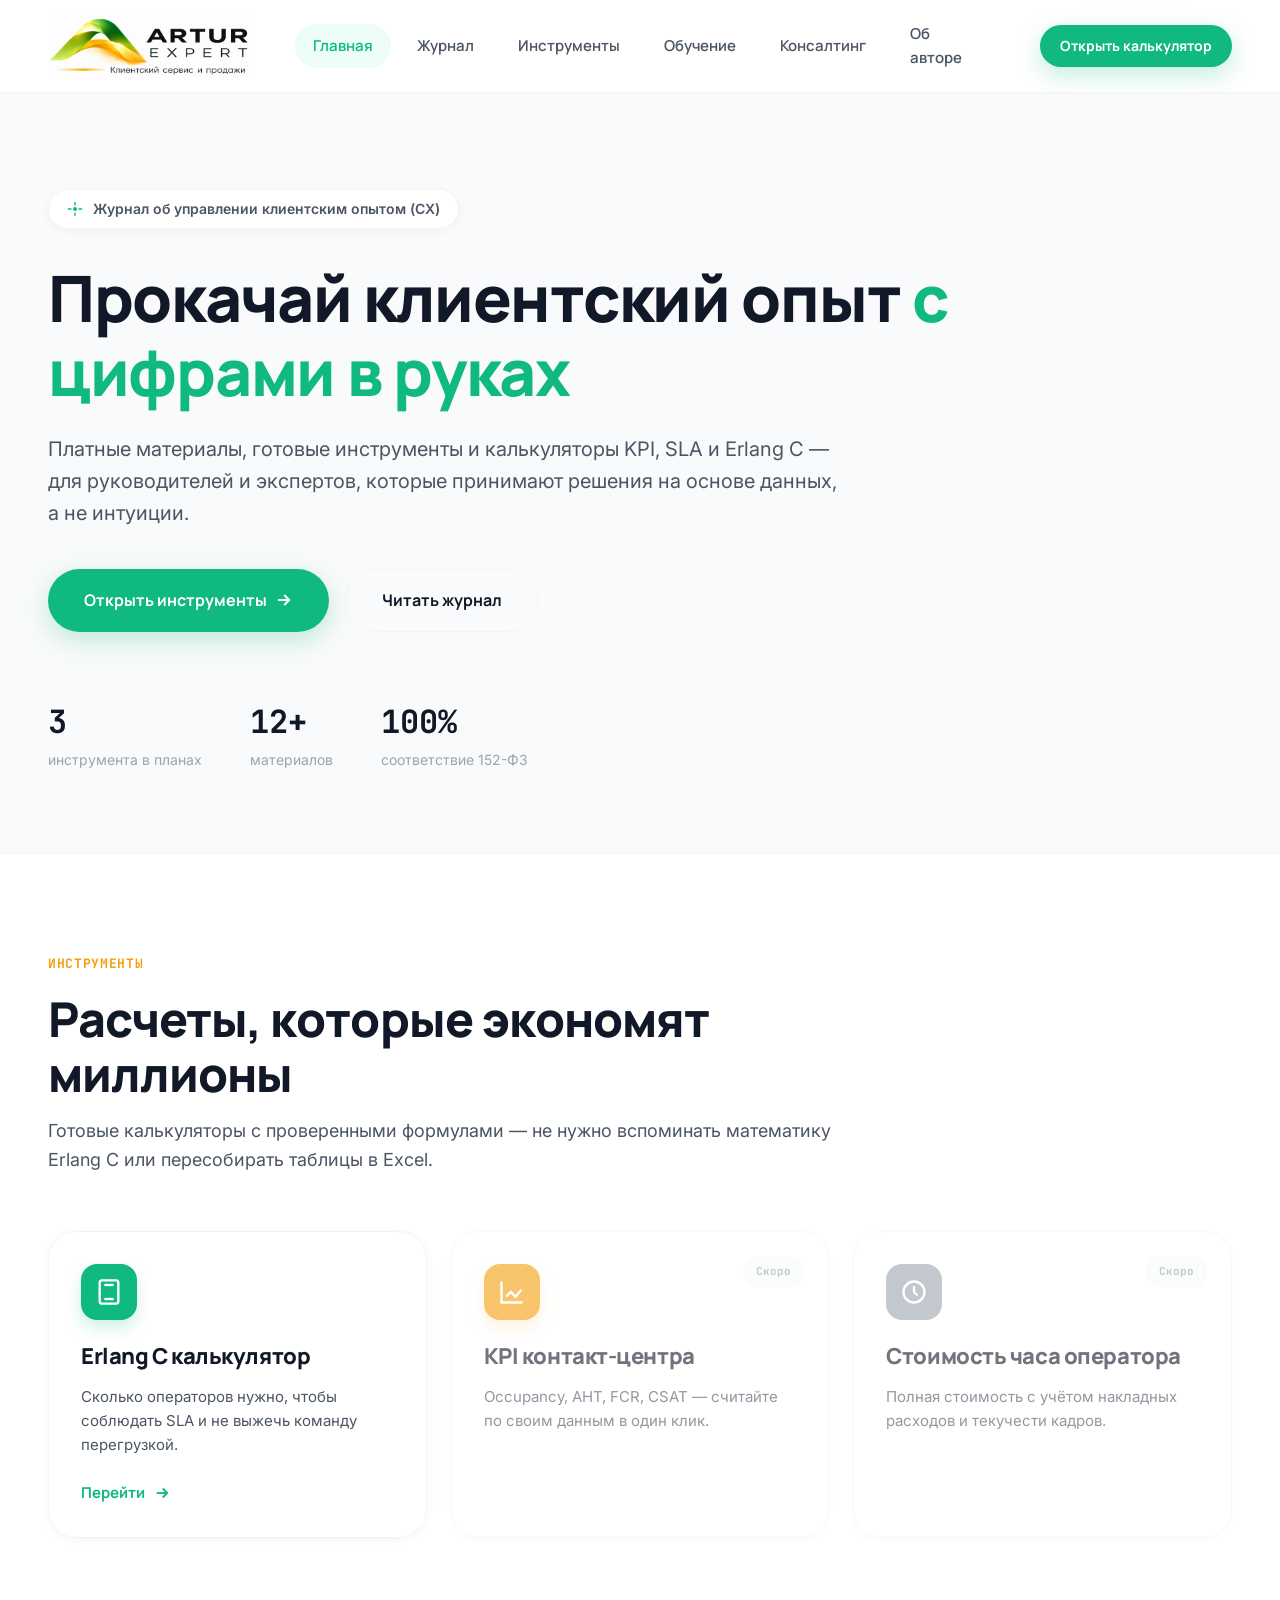
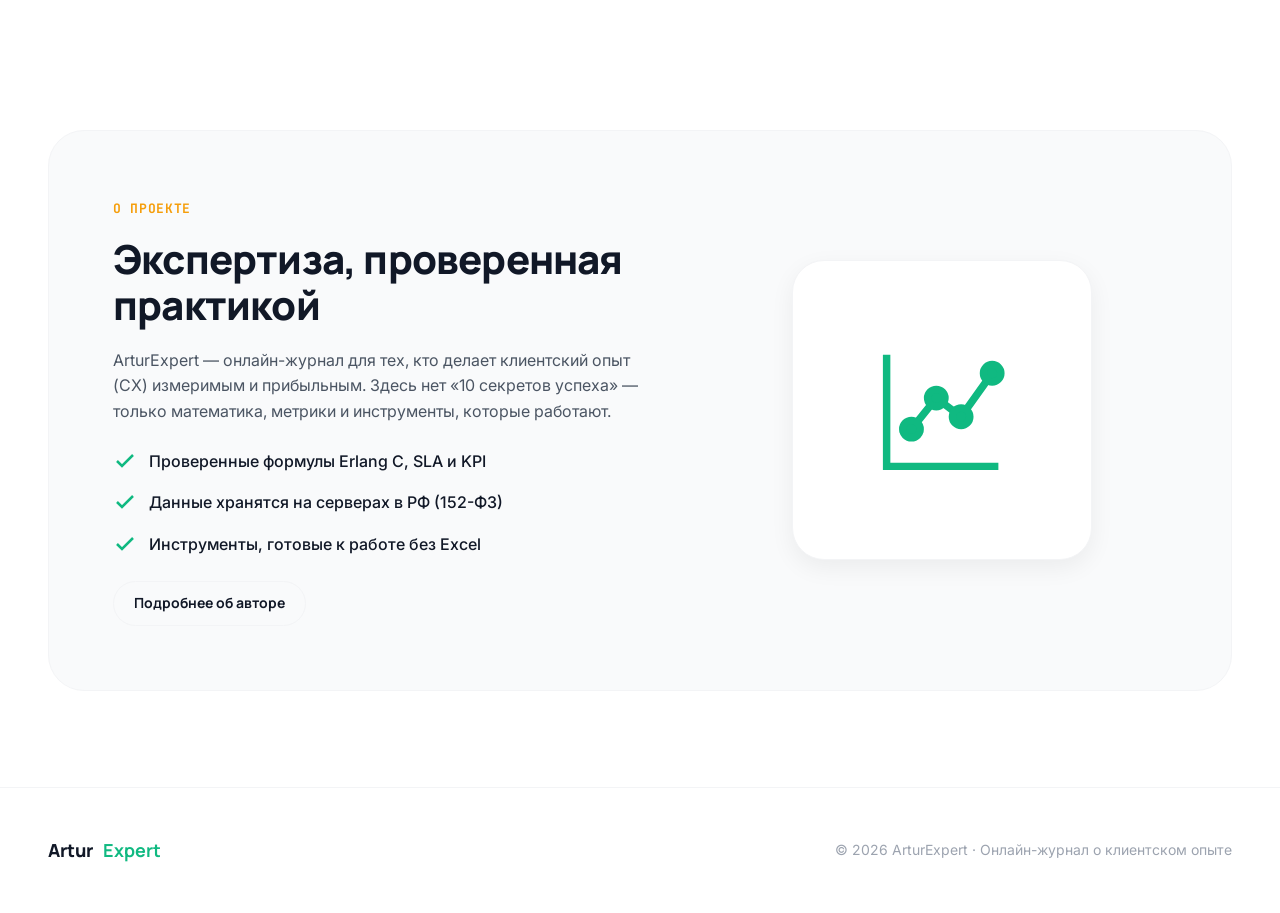
==== commit 19c80f4b: "Update index.html" ====
--- a/index.html
+++ b/index.html
@@ -3,7 +3,7 @@
 <head>
   <meta charset="UTF-8">
   <meta name="viewport" content="width=device-width, initial-scale=1.0">
-  <title>ArturExpert — Журнал эксперта по клиентскому сервису</title>
+  <title>ArturExpert — Журнал о клиентском опыте (CX)</title>
   <meta name="description" content="Платные материалы, инструменты и калькуляторы KPI, SLA и Erlang C для руководителей клиентского сервиса.">
   <link rel="preconnect" href="https://fonts.googleapis.com">
   <link rel="preconnect" href="https://fonts.gstatic.com" crossorigin>
@@ -17,17 +17,16 @@
       <a href="index.html" class="brand">
         <img src="assets/img/logo.png" alt="ArturExpert" class="brand-logo">
       </a>
-      
       <nav class="main-nav">
         <a href="index.html" class="active">Главная</a>
+        <a href="materials.html">Журнал</a>
         <a href="calculations.html">Инструменты</a>
-        <a href="materials.html">Материалы</a>
-        <a href="#about">О журнале</a>
+        <a href="education.html">Обучение</a>
+        <a href="consulting.html">Консалтинг</a>
+        <a href="about.html">Об авторе</a>
       </nav>
-
       <div class="header-actions">
         <a href="calculations.html" class="btn btn-primary btn-sm header-cta">Открыть калькулятор</a>
-        <!-- Кнопка Бургер -->
         <button class="menu-toggle" aria-label="Открыть меню">
           <svg viewBox="0 0 24 24" fill="none" stroke="currentColor" stroke-width="2.5" stroke-linecap="round"><line x1="3" y1="12" x2="21" y2="12"/><line x1="3" y1="6" x2="21" y2="6"/><line x1="3" y1="18" x2="21" y2="18"/></svg>
         </button>
@@ -35,54 +34,45 @@
     </div>
   </header>
 
-  <!-- Полноэкранное мобильное меню -->
   <div class="mobile-menu" id="mobile-menu">
     <div class="mobile-menu-header">
-      <a href="index.html" class="brand">
-        <img src="assets/img/logo.png" alt="ArturExpert" class="brand-logo">
-      </a>
+      <a href="index.html" class="brand"><img src="assets/img/logo.png" alt="ArturExpert" class="brand-logo"></a>
       <button class="menu-close" aria-label="Закрыть меню">
         <svg viewBox="0 0 24 24" fill="none" stroke="currentColor" stroke-width="2.5" stroke-linecap="round"><line x1="18" y1="6" x2="6" y2="18"/><line x1="6" y1="6" x2="18" y2="18"/></svg>
       </button>
     </div>
     <nav class="mobile-nav">
       <a href="index.html" class="active">Главная</a>
+      <a href="materials.html">Журнал</a>
       <a href="calculations.html">Инструменты</a>
-      <a href="materials.html">Материалы</a>
-      <a href="#about">О журнале</a>
+      <a href="education.html">Обучение</a>
+      <a href="consulting.html">Консалтинг</a>
+      <a href="about.html">Об авторе</a>
       <a href="calculations.html" class="btn btn-primary">Открыть калькулятор</a>
     </nav>
   </div>
 
   <main>
-    <!-- HERO -->
     <section class="hero">
       <div class="hero-inner">
         <span class="hero-badge">
-          <svg viewBox="0 0 24 24" fill="none" stroke="currentColor" stroke-width="2" stroke-linecap="round" stroke-linejoin="round">
-            <circle cx="12" cy="12" r="3" fill="currentColor" stroke="none"/>
-            <path d="M12 2v4m0 12v4M2 12h4m12 0h4"/>
-          </svg>
-          Онлайн-журнал эксперта по клиентскому сервису
+          <svg viewBox="0 0 24 24" fill="none" stroke="currentColor" stroke-width="2" stroke-linecap="round" stroke-linejoin="round"><circle cx="12" cy="12" r="3" fill="currentColor" stroke="none"/><path d="M12 2v4m0 12v4M2 12h4m12 0h4"/></svg>
+          Журнал об управлении клиентским опытом (CX)
         </span>
-        <h1>Прокачай клиентский сервис <span>с цифрами в руках</span></h1>
+        <h1>Прокачай клиентский опыт <span>с цифрами в руках</span></h1>
         <p class="hero-sub">Платные материалы, готовые инструменты и калькуляторы KPI, SLA и Erlang C — для руководителей и экспертов, которые принимают решения на основе данных, а не интуиции.</p>
         <div class="hero-actions">
-          <a href="calculations.html" class="btn btn-primary btn-lg">
-            Открыть калькуляторы
-            <svg viewBox="0 0 24 24" fill="none" stroke="currentColor" stroke-width="2.5" stroke-linecap="round" stroke-linejoin="round"><path d="M5 12h14"/><path d="M13 6l6 6-6 6"/></svg>
-          </a>
+          <a href="calculations.html" class="btn btn-primary btn-lg">Открыть инструменты <svg viewBox="0 0 24 24" fill="none" stroke="currentColor" stroke-width="2.5" stroke-linecap="round" stroke-linejoin="round"><path d="M5 12h14"/><path d="M13 6l6 6-6 6"/></svg></a>
           <a href="materials.html" class="btn btn-ghost btn-lg">Читать журнал</a>
         </div>
         <div class="hero-stats" style="display: flex; gap: 48px; flex-wrap: wrap;">
-          <div class="stat"><b style="font-family: var(--font-mono); font-size: 32px;">3</b><br><span style="font-size: 14px; color: var(--ink-3);">калькулятора в планах</span></div>
+          <div class="stat"><b style="font-family: var(--font-mono); font-size: 32px;">3</b><br><span style="font-size: 14px; color: var(--ink-3);">инструмента в планах</span></div>
           <div class="stat"><b style="font-family: var(--font-mono); font-size: 32px;">12+</b><br><span style="font-size: 14px; color: var(--ink-3);">материалов</span></div>
           <div class="stat"><b style="font-family: var(--font-mono); font-size: 32px;">100%</b><br><span style="font-size: 14px; color: var(--ink-3);">соответствие 152-ФЗ</span></div>
         </div>
       </div>
     </section>
 
-    <!-- ИНСТРУМЕНТЫ -->
     <section class="section" id="tools">
       <div class="section-head">
         <span class="section-eyebrow">Инструменты</span>
@@ -91,50 +81,42 @@
       </div>
       <div class="tools-grid">
         <a href="calculations.html" class="tool-card tool-green">
-          <div class="tool-icon">
-            <svg viewBox="0 0 24 24" fill="none" stroke="currentColor" stroke-width="2" stroke-linecap="round" stroke-linejoin="round"><rect x="4" y="2" width="16" height="20" rx="2"/><line x1="8" y1="6" x2="16" y2="6"/><line x1="8" y1="10" x2="8" y2="10"/><line x1="12" y1="10" x2="12" y2="10"/><line x1="16" y1="10" x2="16" y2="10"/><line x1="8" y1="14" x2="8" y2="14"/><line x1="12" y1="14" x2="12" y2="14"/><line x1="16" y1="14" x2="16" y2="14"/><line x1="8" y1="18" x2="16" y2="18"/></svg>
-          </div>
+          <div class="tool-icon"><svg viewBox="0 0 24 24" fill="none" stroke="currentColor" stroke-width="2"><rect x="4" y="2" width="16" height="20" rx="2"/><line x1="8" y1="6" x2="16" y2="6"/><line x1="8" y1="10" x2="8" y2="10"/><line x1="12" y1="10" x2="12" y2="10"/><line x1="16" y1="10" x2="16" y2="10"/><line x1="8" y1="14" x2="8" y2="14"/><line x1="12" y1="14" x2="12" y2="14"/><line x1="16" y1="14" x2="16" y2="14"/><line x1="8" y1="18" x2="16" y2="18"/></svg></div>
           <h3>Erlang C калькулятор</h3>
           <p>Сколько операторов нужно, чтобы соблюдать SLA и не выжечь команду перегрузкой.</p>
-          <span class="tool-link">Перейти <svg viewBox="0 0 24 24" fill="none" stroke="currentColor" stroke-width="2.5" stroke-linecap="round" stroke-linejoin="round"><path d="M5 12h14"/><path d="M13 6l6 6-6 6"/></svg></span>
+          <span class="tool-link">Перейти <svg viewBox="0 0 24 24" fill="none" stroke="currentColor" stroke-width="2.5"><path d="M5 12h14"/><path d="M13 6l6 6-6 6"/></svg></span>
         </a>
-
         <div class="tool-card tool-yellow is-soon">
           <span class="badge-soon">Скоро</span>
-          <div class="tool-icon">
-            <svg viewBox="0 0 24 24" fill="none" stroke="currentColor" stroke-width="2" stroke-linecap="round" stroke-linejoin="round"><path d="M3 3v18h18"/><path d="M7 16l4-4 4 4 5-6"/></svg>
-          </div>
+          <div class="tool-icon"><svg viewBox="0 0 24 24" fill="none" stroke="currentColor" stroke-width="2"><path d="M3 3v18h18"/><path d="M7 16l4-4 4 4 5-6"/></svg></div>
           <h3>KPI контакт-центра</h3>
           <p>Occupancy, AHT, FCR, CSAT — считайте по своим данным в один клик.</p>
         </div>
-
         <div class="tool-card tool-gray is-soon">
           <span class="badge-soon">Скоро</span>
-          <div class="tool-icon">
-            <svg viewBox="0 0 24 24" fill="none" stroke="currentColor" stroke-width="2" stroke-linecap="round" stroke-linejoin="round"><circle cx="12" cy="12" r="9"/><path d="M12 7v5l3 3"/></svg>
-          </div>
+          <div class="tool-icon"><svg viewBox="0 0 24 24" fill="none" stroke="currentColor" stroke-width="2"><circle cx="12" cy="12" r="9"/><path d="M12 7v5l3 3"/></svg></div>
           <h3>Стоимость часа оператора</h3>
           <p>Полная стоимость с учётом накладных расходов и текучести кадров.</p>
         </div>
       </div>
     </section>
 
-    <!-- О ЖУРНАЛЕ -->
     <section class="section" id="about">
       <div class="about-card">
         <div class="about-text">
-          <span class="section-eyebrow">О журнале</span>
+          <span class="section-eyebrow">О проекте</span>
           <h2>Экспертиза, проверенная практикой</h2>
-          <p>ArturExpert — онлайн-журнал для тех, кто делает клиентский сервис измеримым и прибыльным. Здесь нет «10 секретов успеха» — только математика, метрики и инструменты, которые работают.</p>
+          <p>ArturExpert — онлайн-журнал для тех, кто делает клиентский опыт (CX) измеримым и прибыльным. Здесь нет «10 секретов успеха» — только математика, метрики и инструменты, которые работают.</p>
           <ul class="check-list">
-            <li><svg viewBox="0 0 24 24" fill="none" stroke="currentColor" stroke-width="2.5" stroke-linecap="round" stroke-linejoin="round"><polyline points="20 6 9 17 4 12"/></svg>Проверенные формулы Erlang C, SLA и KPI</li>
-            <li><svg viewBox="0 0 24 24" fill="none" stroke="currentColor" stroke-width="2.5" stroke-linecap="round" stroke-linejoin="round"><polyline points="20 6 9 17 4 12"/></svg>Данные хранятся на серверах в РФ (152-ФЗ)</li>
-            <li><svg viewBox="0 0 24 24" fill="none" stroke="currentColor" stroke-width="2.5" stroke-linecap="round" stroke-linejoin="round"><polyline points="20 6 9 17 4 12"/></svg>Инструменты, готовые к работе без Excel</li>
+            <li><svg viewBox="0 0 24 24" fill="none" stroke="currentColor" stroke-width="2.5"><polyline points="20 6 9 17 4 12"/></svg>Проверенные формулы Erlang C, SLA и KPI</li>
+            <li><svg viewBox="0 0 24 24" fill="none" stroke="currentColor" stroke-width="2.5"><polyline points="20 6 9 17 4 12"/></svg>Данные хранятся на серверах в РФ (152-ФЗ)</li>
+            <li><svg viewBox="0 0 24 24" fill="none" stroke="currentColor" stroke-width="2.5"><polyline points="20 6 9 17 4 12"/></svg>Инструменты, готовые к работе без Excel</li>
           </ul>
+          <a href="about.html" class="btn btn-ghost btn-sm" style="margin-top: 24px;">Подробнее об авторе</a>
         </div>
         <div class="about-visual">
           <div class="about-visual-inner">
-            <svg viewBox="0 0 24 24" fill="none" stroke="currentColor" stroke-width="1.2" stroke-linecap="round" stroke-linejoin="round"><path d="M3 3v18h18"/><path d="M7 15l4-5 4 3 5-7"/><circle cx="7" cy="15" r="1.4" fill="currentColor"/><circle cx="11" cy="10" r="1.4" fill="currentColor"/><circle cx="15" cy="13" r="1.4" fill="currentColor"/><circle cx="20" cy="6" r="1.4" fill="currentColor"/></svg>
+            <svg viewBox="0 0 24 24" fill="none" stroke="currentColor" stroke-width="1.2"><path d="M3 3v18h18"/><path d="M7 15l4-5 4 3 5-7"/><circle cx="7" cy="15" r="1.4" fill="currentColor"/><circle cx="11" cy="10" r="1.4" fill="currentColor"/><circle cx="15" cy="13" r="1.4" fill="currentColor"/><circle cx="20" cy="6" r="1.4" fill="currentColor"/></svg>
           </div>
         </div>
       </div>
@@ -144,11 +126,10 @@
   <footer class="site-footer">
     <div class="footer-inner">
       <div class="footer-brand">Artur<b style="color:var(--primary)">Expert</b></div>
-      <div class="footer-note">© 2026 ArturExpert · Онлайн-журнал эксперта по клиентскому сервису</div>
+      <div class="footer-note">© 2026 ArturExpert · Онлайн-журнал о клиентском опыте</div>
     </div>
   </footer>
 
-  <!-- Подключаем скрипт меню -->
   <script src="assets/js/menu.js"></script>
 </body>
 </html>
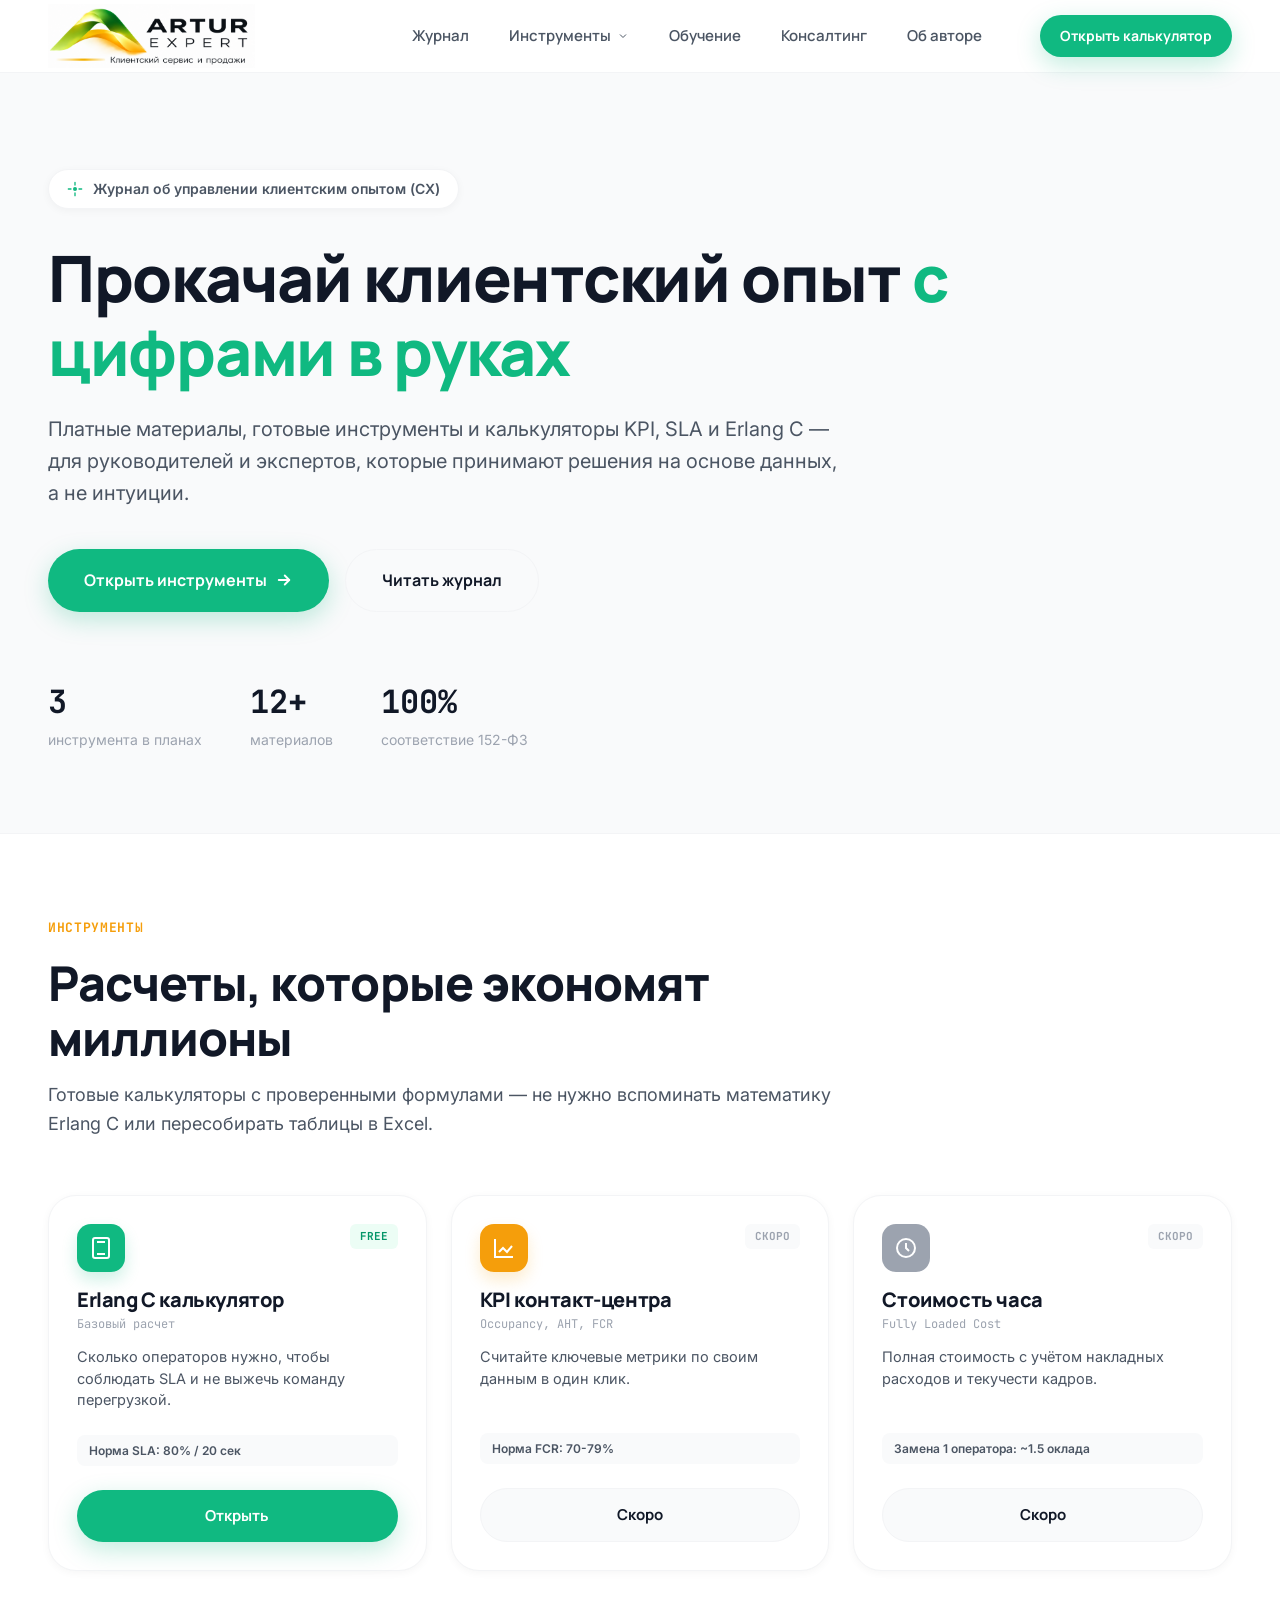
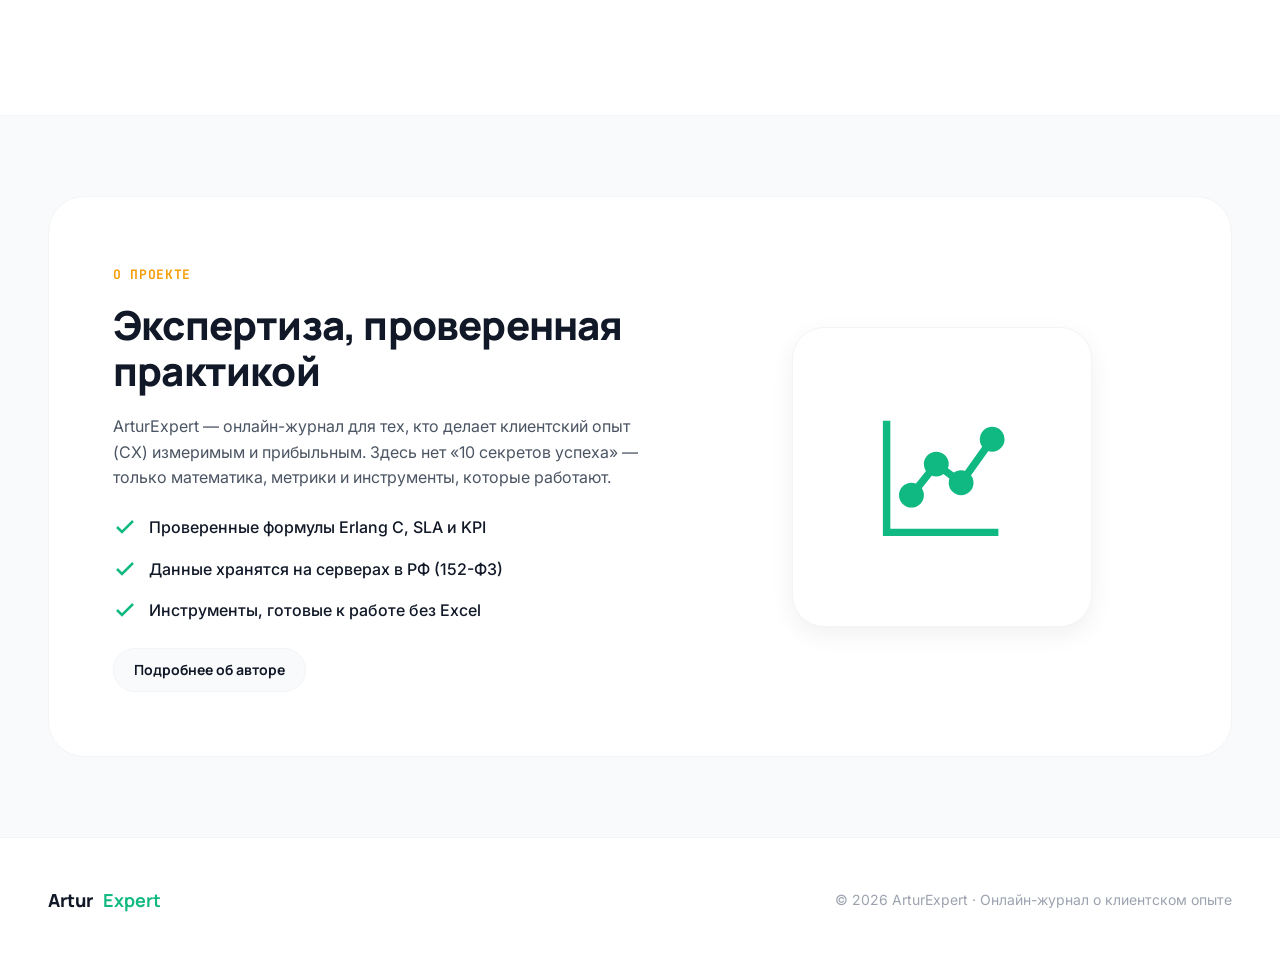
==== commit 6f04f8b9: "Update index.html" ====
--- a/index.html
+++ b/index.html
@@ -14,22 +14,37 @@
 
   <header class="site-header">
     <div class="header-inner">
-      <a href="index.html" class="brand">
-        <img src="assets/img/logo.png" alt="ArturExpert" class="brand-logo">
-      </a>
+      <a href="index.html" class="brand"><img src="assets/img/logo.png" alt="ArturExpert" class="brand-logo"></a>
+      
       <nav class="main-nav">
-        <a href="index.html" class="active">Главная</a>
-        <a href="materials.html">Журнал</a>
-        <a href="calculations.html">Инструменты</a>
-        <a href="education.html">Обучение</a>
-        <a href="consulting.html">Консалтинг</a>
-        <a href="about.html">Об авторе</a>
+        <div class="nav-item"><a href="materials.html" class="nav-link">Журнал</a></div>
+        
+        <div class="nav-item">
+          <a href="calculations.html" class="nav-link">Инструменты <svg width="12" height="12" viewBox="0 0 24 24" fill="none" stroke="currentColor" stroke-width="2"><path d="M6 9l6 6 6-6"/></svg></a>
+          <div class="dropdown-menu">
+            <div class="dropdown-column">
+              <span class="dropdown-title">Экономика</span>
+              <a href="#">Стоимость контакта</a>
+              <a href="#">Стоимость часа</a>
+              <a href="#">Потери от текучести</a>
+            </div>
+            <div class="dropdown-column">
+              <span class="dropdown-title">Нагрузка и KPI</span>
+              <a href="erlang.html">Erlang C</a>
+              <a href="#">Occupancy</a>
+              <a href="#">FCR</a>
+            </div>
+          </div>
+        </div>
+
+        <div class="nav-item"><a href="education.html" class="nav-link">Обучение</a></div>
+        <div class="nav-item"><a href="consulting.html" class="nav-link">Консалтинг</a></div>
+        <div class="nav-item"><a href="about.html" class="nav-link">Об авторе</a></div>
       </nav>
+
       <div class="header-actions">
         <a href="calculations.html" class="btn btn-primary btn-sm header-cta">Открыть калькулятор</a>
-        <button class="menu-toggle" aria-label="Открыть меню">
-          <svg viewBox="0 0 24 24" fill="none" stroke="currentColor" stroke-width="2.5" stroke-linecap="round"><line x1="3" y1="12" x2="21" y2="12"/><line x1="3" y1="6" x2="21" y2="6"/><line x1="3" y1="18" x2="21" y2="18"/></svg>
-        </button>
+        <button class="menu-toggle"><svg viewBox="0 0 24 24" fill="none" stroke="currentColor" stroke-width="2.5"><line x1="3" y1="12" x2="21" y2="12"/><line x1="3" y1="6" x2="21" y2="6"/><line x1="3" y1="18" x2="21" y2="18"/></svg></button>
       </div>
     </div>
   </header>
@@ -37,12 +52,9 @@
   <div class="mobile-menu" id="mobile-menu">
     <div class="mobile-menu-header">
       <a href="index.html" class="brand"><img src="assets/img/logo.png" alt="ArturExpert" class="brand-logo"></a>
-      <button class="menu-close" aria-label="Закрыть меню">
-        <svg viewBox="0 0 24 24" fill="none" stroke="currentColor" stroke-width="2.5" stroke-linecap="round"><line x1="18" y1="6" x2="6" y2="18"/><line x1="6" y1="6" x2="18" y2="18"/></svg>
-      </button>
+      <button class="menu-close"><svg viewBox="0 0 24 24" fill="none" stroke="currentColor" stroke-width="2.5"><line x1="18" y1="6" x2="6" y2="18"/><line x1="6" y1="6" x2="18" y2="18"/></svg></button>
     </div>
     <nav class="mobile-nav">
-      <a href="index.html" class="active">Главная</a>
       <a href="materials.html">Журнал</a>
       <a href="calculations.html">Инструменты</a>
       <a href="education.html">Обучение</a>
@@ -79,44 +91,64 @@
         <h2>Расчеты, которые экономят миллионы</h2>
         <p>Готовые калькуляторы с проверенными формулами — не нужно вспоминать математику Erlang C или пересобирать таблицы в Excel.</p>
       </div>
-      <div class="tools-grid">
-        <a href="calculations.html" class="tool-card tool-green">
-          <div class="tool-icon"><svg viewBox="0 0 24 24" fill="none" stroke="currentColor" stroke-width="2"><rect x="4" y="2" width="16" height="20" rx="2"/><line x1="8" y1="6" x2="16" y2="6"/><line x1="8" y1="10" x2="8" y2="10"/><line x1="12" y1="10" x2="12" y2="10"/><line x1="16" y1="10" x2="16" y2="10"/><line x1="8" y1="14" x2="8" y2="14"/><line x1="12" y1="14" x2="12" y2="14"/><line x1="16" y1="14" x2="16" y2="14"/><line x1="8" y1="18" x2="16" y2="18"/></svg></div>
+      
+      <div class="hub-grid">
+        <a href="erlang.html" class="tool-hub-card">
+          <div class="tool-card-header">
+            <div class="tool-icon-sm icon-green"><svg viewBox="0 0 24 24" fill="none" stroke="currentColor" stroke-width="2"><rect x="4" y="2" width="16" height="20" rx="2"/><line x1="8" y1="6" x2="16" y2="6"/><line x1="8" y1="10" x2="8" y2="10"/><line x1="12" y1="10" x2="12" y2="10"/><line x1="16" y1="10" x2="16" y2="10"/><line x1="8" y1="14" x2="8" y2="14"/><line x1="12" y1="14" x2="12" y2="14"/><line x1="16" y1="14" x2="16" y2="14"/><line x1="8" y1="18" x2="16" y2="18"/></svg></div>
+            <span class="tool-badge badge-free">FREE</span>
+          </div>
           <h3>Erlang C калькулятор</h3>
+          <span class="en-title">Базовый расчет</span>
           <p>Сколько операторов нужно, чтобы соблюдать SLA и не выжечь команду перегрузкой.</p>
-          <span class="tool-link">Перейти <svg viewBox="0 0 24 24" fill="none" stroke="currentColor" stroke-width="2.5"><path d="M5 12h14"/><path d="M13 6l6 6-6 6"/></svg></span>
+          <span class="benchmark-tag">Норма SLA: 80% / 20 сек</span>
+          <span class="btn btn-primary btn-block">Открыть</span>
         </a>
-        <div class="tool-card tool-yellow is-soon">
-          <span class="badge-soon">Скоро</span>
-          <div class="tool-icon"><svg viewBox="0 0 24 24" fill="none" stroke="currentColor" stroke-width="2"><path d="M3 3v18h18"/><path d="M7 16l4-4 4 4 5-6"/></svg></div>
+        
+        <div class="tool-hub-card">
+          <div class="tool-card-header">
+            <div class="tool-icon-sm icon-yellow"><svg viewBox="0 0 24 24" fill="none" stroke="currentColor" stroke-width="2"><path d="M3 3v18h18"/><path d="M7 16l4-4 4 4 5-6"/></svg></div>
+            <span class="tool-badge badge-soon">Скоро</span>
+          </div>
           <h3>KPI контакт-центра</h3>
-          <p>Occupancy, AHT, FCR, CSAT — считайте по своим данным в один клик.</p>
+          <span class="en-title">Occupancy, AHT, FCR</span>
+          <p>Считайте ключевые метрики по своим данным в один клик.</p>
+          <span class="benchmark-tag">Норма FCR: 70-79%</span>
+          <span class="btn btn-ghost btn-block">Скоро</span>
         </div>
-        <div class="tool-card tool-gray is-soon">
-          <span class="badge-soon">Скоро</span>
-          <div class="tool-icon"><svg viewBox="0 0 24 24" fill="none" stroke="currentColor" stroke-width="2"><circle cx="12" cy="12" r="9"/><path d="M12 7v5l3 3"/></svg></div>
-          <h3>Стоимость часа оператора</h3>
+        
+        <div class="tool-hub-card">
+          <div class="tool-card-header">
+            <div class="tool-icon-sm icon-gray"><svg viewBox="0 0 24 24" fill="none" stroke="currentColor" stroke-width="2"><circle cx="12" cy="12" r="9"/><path d="M12 7v5l3 3"/></svg></div>
+            <span class="tool-badge badge-soon">Скоро</span>
+          </div>
+          <h3>Стоимость часа</h3>
+          <span class="en-title">Fully Loaded Cost</span>
           <p>Полная стоимость с учётом накладных расходов и текучести кадров.</p>
+          <span class="benchmark-tag">Замена 1 оператора: ~1.5 оклада</span>
+          <span class="btn btn-ghost btn-block">Скоро</span>
         </div>
       </div>
     </section>
 
-    <section class="section" id="about">
-      <div class="about-card">
-        <div class="about-text">
-          <span class="section-eyebrow">О проекте</span>
-          <h2>Экспертиза, проверенная практикой</h2>
-          <p>ArturExpert — онлайн-журнал для тех, кто делает клиентский опыт (CX) измеримым и прибыльным. Здесь нет «10 секретов успеха» — только математика, метрики и инструменты, которые работают.</p>
-          <ul class="check-list">
-            <li><svg viewBox="0 0 24 24" fill="none" stroke="currentColor" stroke-width="2.5"><polyline points="20 6 9 17 4 12"/></svg>Проверенные формулы Erlang C, SLA и KPI</li>
-            <li><svg viewBox="0 0 24 24" fill="none" stroke="currentColor" stroke-width="2.5"><polyline points="20 6 9 17 4 12"/></svg>Данные хранятся на серверах в РФ (152-ФЗ)</li>
-            <li><svg viewBox="0 0 24 24" fill="none" stroke="currentColor" stroke-width="2.5"><polyline points="20 6 9 17 4 12"/></svg>Инструменты, готовые к работе без Excel</li>
-          </ul>
-          <a href="about.html" class="btn btn-ghost btn-sm" style="margin-top: 24px;">Подробнее об авторе</a>
-        </div>
-        <div class="about-visual">
-          <div class="about-visual-inner">
-            <svg viewBox="0 0 24 24" fill="none" stroke="currentColor" stroke-width="1.2"><path d="M3 3v18h18"/><path d="M7 15l4-5 4 3 5-7"/><circle cx="7" cy="15" r="1.4" fill="currentColor"/><circle cx="11" cy="10" r="1.4" fill="currentColor"/><circle cx="15" cy="13" r="1.4" fill="currentColor"/><circle cx="20" cy="6" r="1.4" fill="currentColor"/></svg>
+    <section class="section" id="about" style="background: var(--bg-subtle); max-width: 100%; border-top: 1px solid var(--border);">
+      <div style="max-width: 1440px; margin: 0 auto;">
+        <div class="about-card" style="background: var(--bg);">
+          <div class="about-text">
+            <span class="section-eyebrow">О проекте</span>
+            <h2>Экспертиза, проверенная практикой</h2>
+            <p>ArturExpert — онлайн-журнал для тех, кто делает клиентский опыт (CX) измеримым и прибыльным. Здесь нет «10 секретов успеха» — только математика, метрики и инструменты, которые работают.</p>
+            <ul class="check-list">
+              <li><svg viewBox="0 0 24 24" fill="none" stroke="currentColor" stroke-width="2.5"><polyline points="20 6 9 17 4 12"/></svg>Проверенные формулы Erlang C, SLA и KPI</li>
+              <li><svg viewBox="0 0 24 24" fill="none" stroke="currentColor" stroke-width="2.5"><polyline points="20 6 9 17 4 12"/></svg>Данные хранятся на серверах в РФ (152-ФЗ)</li>
+              <li><svg viewBox="0 0 24 24" fill="none" stroke="currentColor" stroke-width="2.5"><polyline points="20 6 9 17 4 12"/></svg>Инструменты, готовые к работе без Excel</li>
+            </ul>
+            <a href="about.html" class="btn btn-ghost btn-sm" style="margin-top: 24px;">Подробнее об авторе</a>
+          </div>
+          <div class="about-visual">
+            <div class="about-visual-inner">
+              <svg viewBox="0 0 24 24" fill="none" stroke="currentColor" stroke-width="1.2"><path d="M3 3v18h18"/><path d="M7 15l4-5 4 3 5-7"/><circle cx="7" cy="15" r="1.4" fill="currentColor"/><circle cx="11" cy="10" r="1.4" fill="currentColor"/><circle cx="15" cy="13" r="1.4" fill="currentColor"/><circle cx="20" cy="6" r="1.4" fill="currentColor"/></svg>
+            </div>
           </div>
         </div>
       </div>
--- a/assets/css/style.css
+++ b/assets/css/style.css
@@ -89,8 +89,9 @@
 
 .btn-sm { padding: 10px 20px; font-size: 14px; }
 .btn-lg { padding: 18px 36px; font-size: 16px; }
-
-/* ==================== Header & Navigation ==================== */
+.btn-block { width: 100%; }
+
+/* ==================== Header & Dropdown Navigation ==================== */
 .site-header {
   position: sticky;
   top: 0;
@@ -109,110 +110,103 @@
   gap: 40px;
 }
 .brand { display: flex; align-items: center; text-decoration: none; }
-.brand-logo {
-  height: 64px;
-  width: auto;
-  border-radius: 0;
-  box-shadow: none;
-  mix-blend-mode: multiply;
-  margin: -10px 0; /* Небольшой трюк от пустых краев */
-}
+.brand-logo { height: 64px; width: auto; mix-blend-mode: multiply; margin: -10px 0; }
 
 .main-nav {
   display: flex;
   align-items: center;
-  gap: 8px;
+  gap: 4px;
   margin-left: auto;
-}
-.main-nav a {
+  height: 100%;
+}
+.nav-item { position: relative; }
+.nav-link {
   font-family: var(--font-display);
   font-weight: 600;
   font-size: 15px;
   color: var(--ink-2);
-  padding: 10px 18px;
+  padding: 12px 18px;
   border-radius: 999px;
   transition: all 0.2s;
-}
-.main-nav a:hover { color: var(--ink); background: var(--bg-subtle); }
-.main-nav a.active { color: var(--primary); background: var(--primary-soft); }
+  display: flex;
+  align-items: center;
+  gap: 6px;
+}
+.nav-link:hover, .nav-item:hover .nav-link { color: var(--ink); background: var(--bg-subtle); }
+.nav-link.active { color: var(--primary); background: var(--primary-soft); }
+
+/* Выпадающее меню (Mega Menu) */
+.dropdown-menu {
+  position: absolute;
+  top: 100%;
+  left: 50%;
+  transform: translateX(-50%) translateY(10px);
+  background: var(--surface);
+  border: 1px solid var(--border);
+  border-radius: var(--radius);
+  box-shadow: var(--shadow-lg);
+  padding: 24px;
+  display: grid;
+  grid-template-columns: 1fr 1fr;
+  gap: 32px;
+  width: max-content;
+  opacity: 0;
+  visibility: hidden;
+  transition: all 0.2s cubic-bezier(0.4, 0, 0.2, 1);
+  z-index: 200;
+}
+.nav-item:hover .dropdown-menu {
+  opacity: 1;
+  visibility: visible;
+  transform: translateX(-50%) translateY(0);
+}
+.dropdown-column { display: flex; flex-direction: column; gap: 8px; }
+.dropdown-title {
+  font-family: var(--font-mono);
+  font-size: 11px;
+  text-transform: uppercase;
+  letter-spacing: 0.05em;
+  color: var(--ink-3);
+  margin-bottom: 4px;
+}
+.dropdown-menu a {
+  font-size: 14px;
+  font-weight: 500;
+  color: var(--ink-2);
+  padding: 8px 12px;
+  border-radius: 8px;
+  transition: all 0.2s;
+}
+.dropdown-menu a:hover { color: var(--primary); background: var(--primary-soft); }
 
 .header-actions { display: flex; align-items: center; gap: 16px; }
-.header-cta { margin-left: 0; }
-
-/* Кнопка Бургер (скрыта на ПК) */
 .menu-toggle {
-  display: none;
-  width: 44px;
-  height: 44px;
-  border-radius: 12px;
-  background: var(--bg-subtle);
-  border: 1px solid var(--border);
-  color: var(--ink);
-  align-items: center;
-  justify-content: center;
-  transition: all 0.2s;
+  display: none; width: 44px; height: 44px; border-radius: 12px;
+  background: var(--bg-subtle); border: 1px solid var(--border);
+  align-items: center; justify-content: center; transition: all 0.2s;
 }
 .menu-toggle:hover { background: var(--border); }
 .menu-toggle svg { width: 24px; height: 24px; }
 
-/* ==================== Mobile Menu Overlay ==================== */
+/* ==================== Mobile Menu ==================== */
 .mobile-menu {
-  position: fixed;
-  top: 0; left: 0; right: 0; bottom: 0;
-  background: rgba(255, 255, 255, 0.98);
-  backdrop-filter: blur(20px);
-  -webkit-backdrop-filter: blur(20px);
-  z-index: 200;
-  opacity: 0;
-  visibility: hidden;
-  transition: all 0.4s cubic-bezier(0.4, 0, 0.2, 1);
-  display: flex;
-  flex-direction: column;
-  padding: 24px;
-}
-.mobile-menu.is-open {
-  opacity: 1;
-  visibility: visible;
-}
-.mobile-menu-header {
-  display: flex;
-  justify-content: space-between;
-  align-items: center;
-  margin-bottom: 48px;
-}
-.menu-close {
-  width: 44px; height: 44px;
-  border-radius: 12px;
-  background: var(--bg-subtle);
-  display: flex; align-items: center; justify-content: center;
-}
-.mobile-nav {
-  display: flex;
-  flex-direction: column;
-  gap: 16px;
-}
-.mobile-nav a {
-  font-family: var(--font-display);
-  font-size: 28px;
-  font-weight: 800;
-  color: var(--ink);
-  padding: 12px 0;
-  border-bottom: 1px solid var(--border);
-}
+  position: fixed; top: 0; left: 0; right: 0; bottom: 0;
+  background: rgba(255, 255, 255, 0.98); backdrop-filter: blur(20px);
+  z-index: 200; opacity: 0; visibility: hidden; transition: all 0.4s;
+  display: flex; flex-direction: column; padding: 24px;
+}
+.mobile-menu.is-open { opacity: 1; visibility: visible; }
+.mobile-menu-header { display: flex; justify-content: space-between; align-items: center; margin-bottom: 48px; }
+.menu-close { width: 44px; height: 44px; border-radius: 12px; background: var(--bg-subtle); display: flex; align-items: center; justify-content: center; }
+.mobile-nav { display: flex; flex-direction: column; gap: 16px; overflow-y: auto; }
+.mobile-nav a { font-family: var(--font-display); font-size: 24px; font-weight: 800; color: var(--ink); padding: 12px 0; border-bottom: 1px solid var(--border); }
 .mobile-nav a.active { color: var(--primary); }
-.mobile-nav .btn {
-  margin-top: 24px;
-  font-size: 18px;
-  padding: 20px;
-  width: 100%;
-}
-
-/* ==================== Hero & Sections ==================== */
+.mobile-nav .btn { margin-top: 24px; font-size: 18px; padding: 20px; width: 100%; }
+
+/* ==================== Hero ==================== */
 .hero {
-  position: relative;
-  padding: 96px 48px 80px;
-  background: var(--bg-subtle);
-  border-bottom: 1px solid var(--border);
+  position: relative; padding: 96px 48px 80px;
+  background: var(--bg-subtle); border-bottom: 1px solid var(--border);
 }
 .hero-inner { max-width: 1440px; margin: 0 auto; position: relative; z-index: 2; }
 .hero-badge {
@@ -228,7 +222,8 @@
 .hero-sub { font-size: clamp(16px, 1.8vw, 20px); color: var(--ink-2); max-width: 800px; margin-bottom: 40px; line-height: 1.6; }
 .hero-actions { display: flex; gap: 16px; flex-wrap: wrap; margin-bottom: 64px; }
 
-.section { max-width: 1440px; margin: 0 auto; padding: 96px 48px; width: 100%; }
+/* ==================== Секции ==================== */
+.section { max-width: 1440px; margin: 0 auto; padding: 80px 48px; width: 100%; }
 .section-head { max-width: 800px; margin-bottom: 56px; }
 .section-eyebrow {
   display: inline-block; font-family: var(--font-mono); font-size: 13px; font-weight: 700;
@@ -237,29 +232,103 @@
 .section-head h2 { font-size: clamp(32px, 4vw, 48px); margin-bottom: 16px; }
 .section-head p { font-size: 18px; color: var(--ink-2); }
 
-/* Tools & Materials & About - (стили остались без изменений) */
-.tools-grid { display: grid; grid-template-columns: repeat(auto-fit, minmax(320px, 1fr)); gap: 24px; }
-.tool-card {
-  background: var(--surface); border: 1px solid var(--border); border-radius: var(--radius-lg);
-  padding: 32px; position: relative; transition: all 0.3s; display: flex; flex-direction: column; gap: 16px;
+/* Анимированное подчеркивание */
+.animated-underline {
+  position: relative;
+  display: inline-block;
+  font-weight: 700;
+  color: var(--ink);
+  cursor: default;
+}
+.animated-underline::after {
+  content: '';
+  position: absolute;
+  width: 100%;
+  height: 2px;
+  bottom: 2px;
+  left: 0;
+  background-color: var(--primary);
+  transform: scaleX(0);
+  transform-origin: bottom right;
+  transition: transform 0.3s ease-out;
+}
+.animated-underline:hover::after {
+  transform: scaleX(1);
+  transform-origin: bottom left;
+}
+
+/* ==================== Сетка калькуляторов (Хаб) ==================== */
+.hub-grid {
+  display: grid;
+  grid-template-columns: repeat(auto-fill, minmax(300px, 1fr));
+  gap: 24px;
+  margin-bottom: 64px;
+}
+.tool-hub-card {
+  background: var(--surface);
+  border: 1px solid var(--border);
+  border-radius: var(--radius-lg);
+  padding: 28px;
+  position: relative;
+  transition: all 0.3s ease;
+  display: flex;
+  flex-direction: column;
   box-shadow: var(--shadow-sm);
 }
-.tool-card:not(.is-soon):hover { transform: translateY(-6px); box-shadow: var(--shadow-lg); border-color: transparent; }
-.tool-icon { width: 56px; height: 56px; border-radius: 16px; display: flex; align-items: center; justify-content: center; color: #fff; margin-bottom: 8px; }
-.tool-icon svg { width: 28px; height: 28px; }
-.tool-green .tool-icon { background: var(--primary); box-shadow: 0 8px 16px rgba(16,185,129,0.2); }
-.tool-yellow .tool-icon { background: var(--accent); box-shadow: 0 8px 16px rgba(245,158,11,0.2); }
-.tool-gray .tool-icon { background: var(--ink-3); }
-.tool-card h3 { font-size: 22px; margin: 0; }
-.tool-card p { font-size: 15px; color: var(--ink-2); flex: 1; line-height: 1.6; }
-.tool-link { display: inline-flex; align-items: center; gap: 8px; font-family: var(--font-display); font-weight: 700; font-size: 15px; color: var(--primary); margin-top: 8px; }
-.tool-link svg { width: 18px; height: 18px; transition: transform 0.2s; }
-.tool-card:hover .tool-link svg { transform: translateX(4px); }
-.badge-soon { position: absolute; top: 24px; right: 24px; font-family: var(--font-mono); font-size: 11px; font-weight: 700; color: var(--ink-3); background: var(--bg-subtle); padding: 6px 12px; border-radius: 999px; border: 1px solid var(--border); }
-.is-soon { opacity: 0.6; }
-
+.tool-hub-card:hover {
+  transform: translateY(-4px);
+  box-shadow: var(--shadow-lg);
+  border-color: var(--primary);
+}
+.tool-card-header {
+  display: flex;
+  justify-content: space-between;
+  align-items: flex-start;
+  margin-bottom: 16px;
+}
+.tool-icon-sm {
+  width: 48px;
+  height: 48px;
+  border-radius: 14px;
+  display: flex;
+  align-items: center;
+  justify-content: center;
+  color: #fff;
+}
+.tool-icon-sm svg { width: 24px; height: 24px; }
+.icon-green { background: var(--primary); box-shadow: 0 8px 16px rgba(16,185,129,0.2); }
+.icon-yellow { background: var(--accent); box-shadow: 0 8px 16px rgba(245,158,11,0.2); }
+.icon-gray { background: var(--ink-3); }
+
+.tool-badge {
+  font-family: var(--font-mono);
+  font-size: 11px;
+  font-weight: 700;
+  padding: 4px 10px;
+  border-radius: 6px;
+  text-transform: uppercase;
+}
+.badge-free { background: var(--primary-soft); color: var(--primary-hover); }
+.badge-pro { background: var(--accent-soft); color: #B45309; }
+.badge-soon { background: var(--bg-subtle); color: var(--ink-3); }
+
+.tool-hub-card h3 { font-size: 20px; margin-bottom: 4px; }
+.tool-hub-card .en-title { font-family: var(--font-mono); font-size: 12px; color: var(--ink-3); margin-bottom: 12px; display: block; }
+.tool-hub-card p { font-size: 14.5px; color: var(--ink-2); line-height: 1.5; flex: 1; margin-bottom: 24px; }
+.benchmark-tag {
+  display: inline-block;
+  font-size: 12px;
+  font-weight: 600;
+  color: var(--ink-2);
+  background: var(--bg-subtle);
+  padding: 6px 12px;
+  border-radius: 8px;
+  margin-bottom: 24px;
+}
+
+/* ==================== Materials (Журнал) ==================== */
 .materials-grid { display: grid; grid-template-columns: repeat(auto-fit, minmax(340px, 1fr)); gap: 32px; }
-.material-card { background: var(--surface); border: 1px solid var(--border); border-radius: var(--radius-lg); overflow: hidden; transition: all 0.3s; display: flex; flex-direction: column; box-shadow: var(--shadow-sm); }
+.material-card { background: var(--surface); border: 1px solid var(--border); border-radius: var(--radius-lg); overflow: hidden; transition: all 0.3s; display: flex; flex-direction: column; box-shadow: var(--shadow-sm); text-decoration: none; color: inherit; }
 .material-card:hover { transform: translateY(-6px); box-shadow: var(--shadow-lg); }
 .material-cover { height: 180px; display: flex; align-items: center; justify-content: center; border-bottom: 1px solid var(--border); }
 .material-cover svg { width: 56px; height: 56px; opacity: 0.9; }
@@ -271,6 +340,7 @@
 .material-card h3 { font-size: 20px; line-height: 1.3; }
 .material-card p { font-size: 15px; color: var(--ink-2); flex: 1; line-height: 1.6; }
 
+/* ==================== About (Блоки) ==================== */
 .about-card { display: grid; grid-template-columns: 1.2fr 1fr; gap: 64px; background: var(--bg-subtle); border: 1px solid var(--border); border-radius: var(--radius-xl); padding: 64px; align-items: center; }
 .about-text h2 { font-size: clamp(28px, 3.2vw, 40px); margin-bottom: 20px; }
 .about-text p { font-size: 16px; color: var(--ink-2); margin-bottom: 24px; }
@@ -281,48 +351,38 @@
 .about-visual-inner { width: 100%; max-width: 300px; aspect-ratio: 1; border-radius: 32px; background: var(--bg); display: flex; align-items: center; justify-content: center; border: 1px solid var(--border); box-shadow: var(--shadow-md); }
 .about-visual-inner svg { width: 50%; height: 50%; color: var(--primary); }
 
-/* Footer */
-.site-footer { margin-top: auto; border-top: 1px solid var(--border); padding: 48px; background: var(--surface); }
-.footer-inner { max-width: 1440px; margin: 0 auto; display: flex; align-items: center; justify-content: space-between; gap: 24px; flex-wrap: wrap; }
-.footer-brand { display: flex; align-items: center; gap: 10px; font-family: var(--font-display); font-weight: 800; font-size: 18px; }
-.footer-note { font-size: 14px; color: var(--ink-3); }
-
-/* Calculator Page */
-.breadcrumbs { max-width: 1440px; margin: 0 auto; padding: 32px 48px 0; display: flex; gap: 8px; align-items: center; font-size: 14px; color: var(--ink-3); font-weight: 500; }
-.breadcrumbs a { color: var(--ink-2); transition: color 0.2s; }
-.breadcrumbs a:hover { color: var(--primary); }
-.breadcrumbs svg { width: 14px; height: 14px; opacity: 0.5; }
-.calc-hero { max-width: 1440px; margin: 0 auto; padding: 32px 48px 24px; }
-.calc-hero h1 { font-size: clamp(32px, 4vw, 48px); margin-bottom: 16px; }
-.calc-hero p { font-size: 18px; color: var(--ink-2); max-width: 800px; }
+/* ==================== Calculator Page ==================== */
 .calc-layout { max-width: 1440px; margin: 0 auto; padding: 32px 48px 96px; display: grid; grid-template-columns: 400px 1fr; gap: 32px; align-items: start; }
 .input-panel { background: var(--surface); border: 1px solid var(--border); border-radius: var(--radius-lg); padding: 32px; box-shadow: var(--shadow-md); position: sticky; top: 100px; }
-.input-panel h2 { font-size: 16px; font-weight: 800; margin-bottom: 24px; display: flex; align-items: center; gap: 10px; color: var(--ink); }
+.input-panel h2 { font-size: 16px; font-weight: 800; margin-bottom: 24px; display: flex; align-items: center; gap: 10px; }
 .input-panel h2 svg { width: 20px; height: 20px; color: var(--primary); }
 .form-group { margin-bottom: 20px; }
-.form-group label { display: flex; justify-content: space-between; align-items: baseline; font-size: 14px; font-weight: 700; color: var(--ink); margin-bottom: 8px; font-family: var(--font-display); }
+.form-group label { display: flex; justify-content: space-between; align-items: baseline; font-size: 14px; font-weight: 700; margin-bottom: 8px; font-family: var(--font-display); }
 .form-group label span { font-size: 12px; color: var(--ink-3); font-weight: 500; font-family: var(--font-sans); }
 .input-wrapper { position: relative; display: flex; align-items: center; }
 .input-wrapper input { width: 100%; padding: 16px 64px 16px 20px; border-radius: 16px; border: 1.5px solid var(--border); font-family: var(--font-mono); font-size: 16px; font-weight: 600; color: var(--ink); transition: all 0.2s; background: var(--bg-subtle); }
 .input-wrapper input:focus { outline: none; border-color: var(--primary); background: #fff; box-shadow: 0 0 0 4px var(--primary-soft); }
 .input-suffix { position: absolute; right: 20px; font-size: 13px; font-weight: 600; color: var(--ink-3); pointer-events: none; }
 .divider { height: 1px; background: var(--border); margin: 28px 0; }
+
 .results-panel { display: flex; flex-direction: column; gap: 24px; min-width: 0; }
 .kpi-grid { display: grid; grid-template-columns: repeat(2, 1fr); gap: 20px; }
 .kpi-card { background: var(--surface); border: 1px solid var(--border); border-radius: var(--radius-lg); padding: 28px; position: relative; transition: transform 0.2s, box-shadow 0.2s; box-shadow: var(--shadow-sm); }
 .kpi-card:hover { transform: translateY(-4px); box-shadow: var(--shadow-md); }
 .kpi-title { font-family: var(--font-display); font-size: 12px; font-weight: 700; color: var(--ink-3); text-transform: uppercase; letter-spacing: 0.05em; margin-bottom: 12px; }
-.kpi-value { font-family: var(--font-mono); font-size: 36px; font-weight: 800; line-height: 1; color: var(--ink); }
+.kpi-value { font-family: var(--font-mono); font-size: 36px; font-weight: 800; line-height: 1; }
 .kpi-card.primary .kpi-value { color: var(--primary); }
 .kpi-card.success .kpi-value { color: var(--primary); }
 .kpi-card.warning .kpi-value { color: var(--accent); }
 .kpi-card.danger .kpi-value { color: var(--ink-2); }
 .kpi-sub { font-size: 14px; color: var(--ink-3); margin-top: 12px; font-weight: 500; }
+
 .insight-box { background: var(--primary-soft); border: 1px solid #D1FAE5; border-radius: var(--radius); padding: 24px; display: flex; align-items: flex-start; gap: 16px; }
 .insight-icon { color: var(--primary); flex-shrink: 0; margin-top: 2px; }
 .insight-icon svg { width: 24px; height: 24px; }
 .insight-text { font-size: 16px; line-height: 1.6; color: var(--ink-2); font-weight: 500; }
 .insight-text strong { color: var(--primary-hover); font-weight: 800; }
+
 .chart-container { background: var(--surface); border: 1px solid var(--border); border-radius: var(--radius-lg); padding: 32px; box-shadow: var(--shadow-sm); display: flex; flex-direction: column; }
 .chart-header { display: flex; justify-content: space-between; align-items: center; margin-bottom: 32px; flex-wrap: wrap; gap: 12px; }
 .chart-title { font-family: var(--font-display); font-size: 18px; font-weight: 800; }
@@ -330,17 +390,22 @@
 .chart-legend span { color: var(--primary); font-weight: 700; }
 .chart-wrapper { position: relative; height: 400px; }
 
+/* Footer */
+.site-footer { margin-top: auto; border-top: 1px solid var(--border); padding: 48px; background: var(--surface); }
+.footer-inner { max-width: 1440px; margin: 0 auto; display: flex; align-items: center; justify-content: space-between; gap: 24px; flex-wrap: wrap; }
+.footer-brand { display: flex; align-items: center; gap: 10px; font-family: var(--font-display); font-weight: 800; font-size: 18px; }
+.footer-note { font-size: 14px; color: var(--ink-3); }
+
 /* ==================== Mobile Optimization ==================== */
 @media (max-width: 1024px) {
   .calc-layout { grid-template-columns: 1fr; }
   .input-panel { position: static; }
-  .about-card { grid-template-columns: 1fr; padding: 40px; gap: 40px; }
-  
-  /* Прячем десктопное меню, показываем бургер */
   .main-nav { display: none; }
   .menu-toggle { display: flex; }
   .header-inner { padding: 12px 24px; justify-content: space-between; }
   .header-actions { margin-left: auto; }
+  .dropdown-menu { display: none; }
+  .about-card { grid-template-columns: 1fr; padding: 40px; gap: 40px; }
 }
 
 @media (max-width: 768px) {
@@ -349,10 +414,12 @@
   .kpi-grid { grid-template-columns: 1fr; }
   .hero-actions { flex-direction: column; align-items: stretch; }
   .hero-actions .btn { width: 100%; }
-  .calc-hero, .calc-layout, .breadcrumbs { padding-left: 20px; padding-right: 20px; }
+  .calc-layout, .breadcrumbs { padding-left: 20px; padding-right: 20px; }
   .chart-wrapper { height: 300px; }
   .site-footer { padding: 32px 20px; }
   .footer-inner { flex-direction: column; align-items: flex-start; gap: 16px; }
   .brand-logo { height: 48px; }
-  .header-cta { display: none; /* На самых маленьких экранах прячем кнопку в шапке, оставляем ее в меню */ }
-}
+  .header-cta { display: none; }
+  .hub-grid { grid-template-columns: 1fr; }
+  .materials-grid { grid-template-columns: 1fr; }
+}
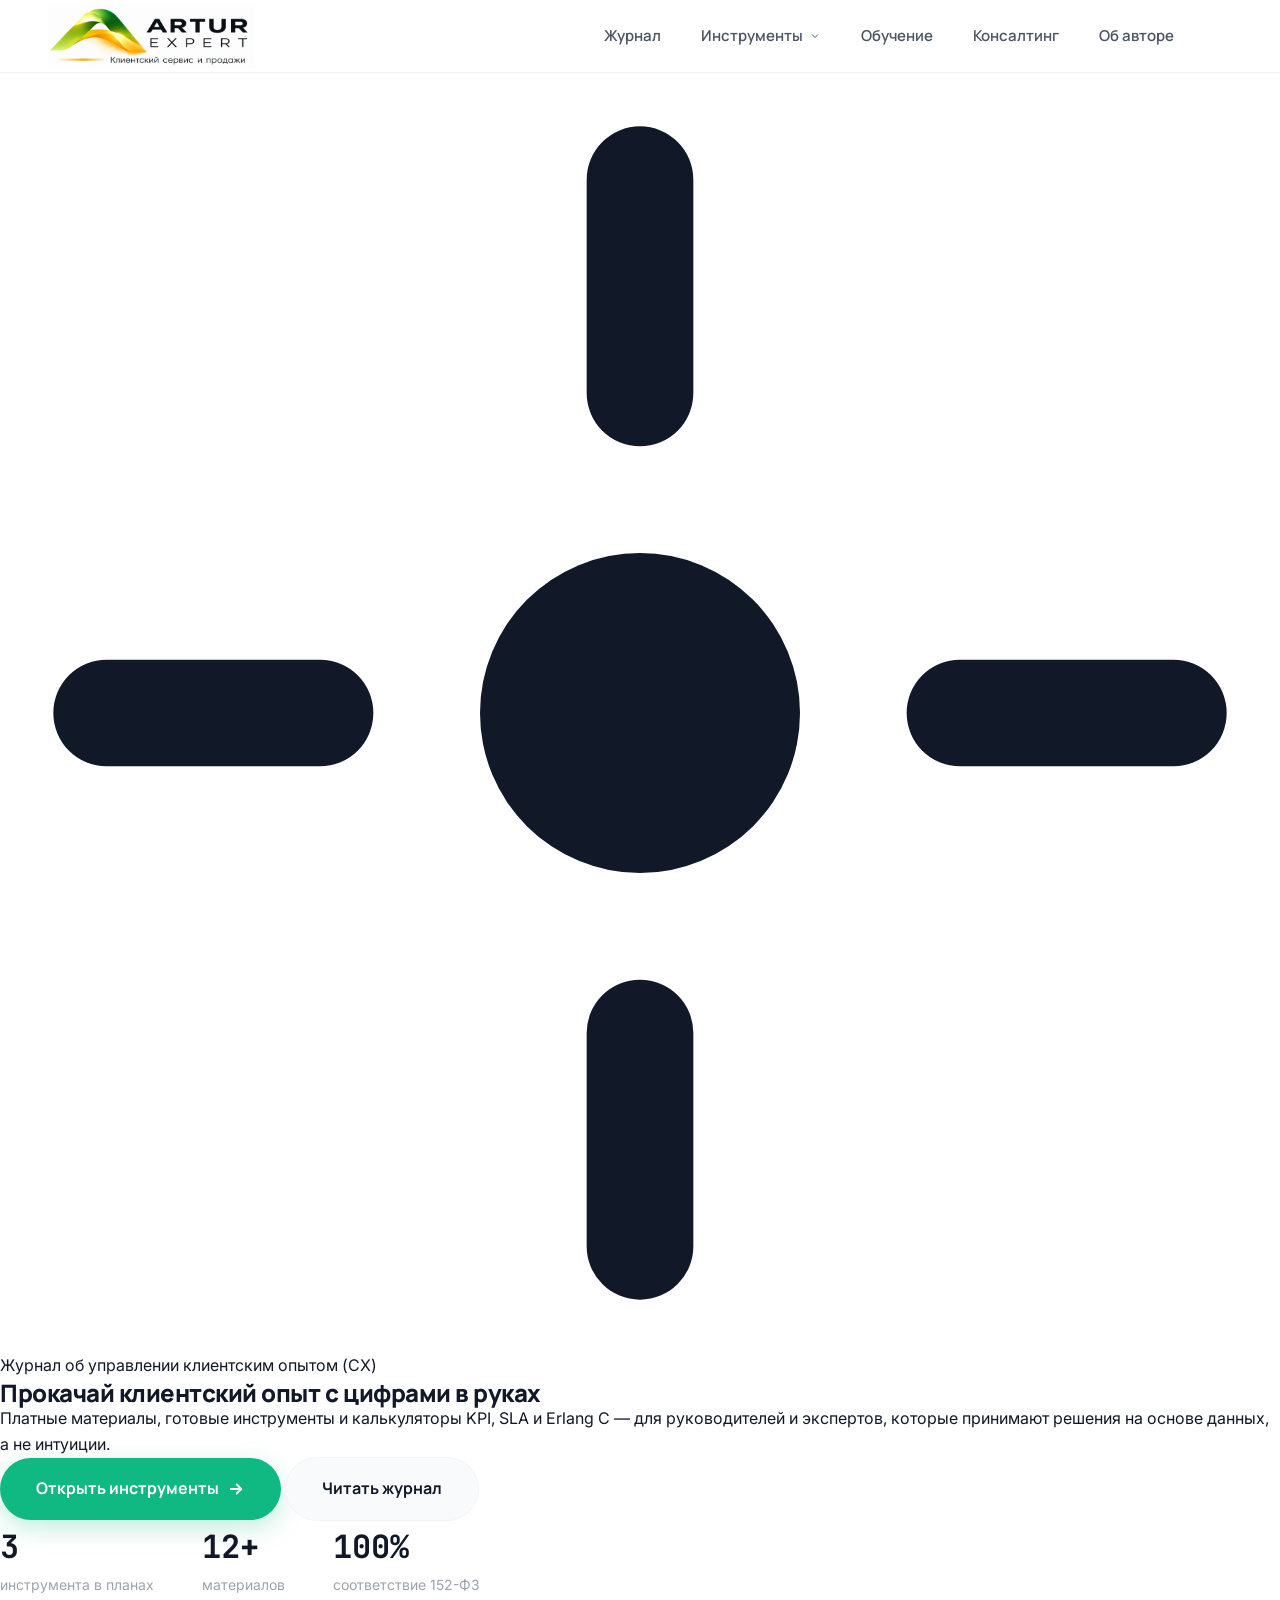
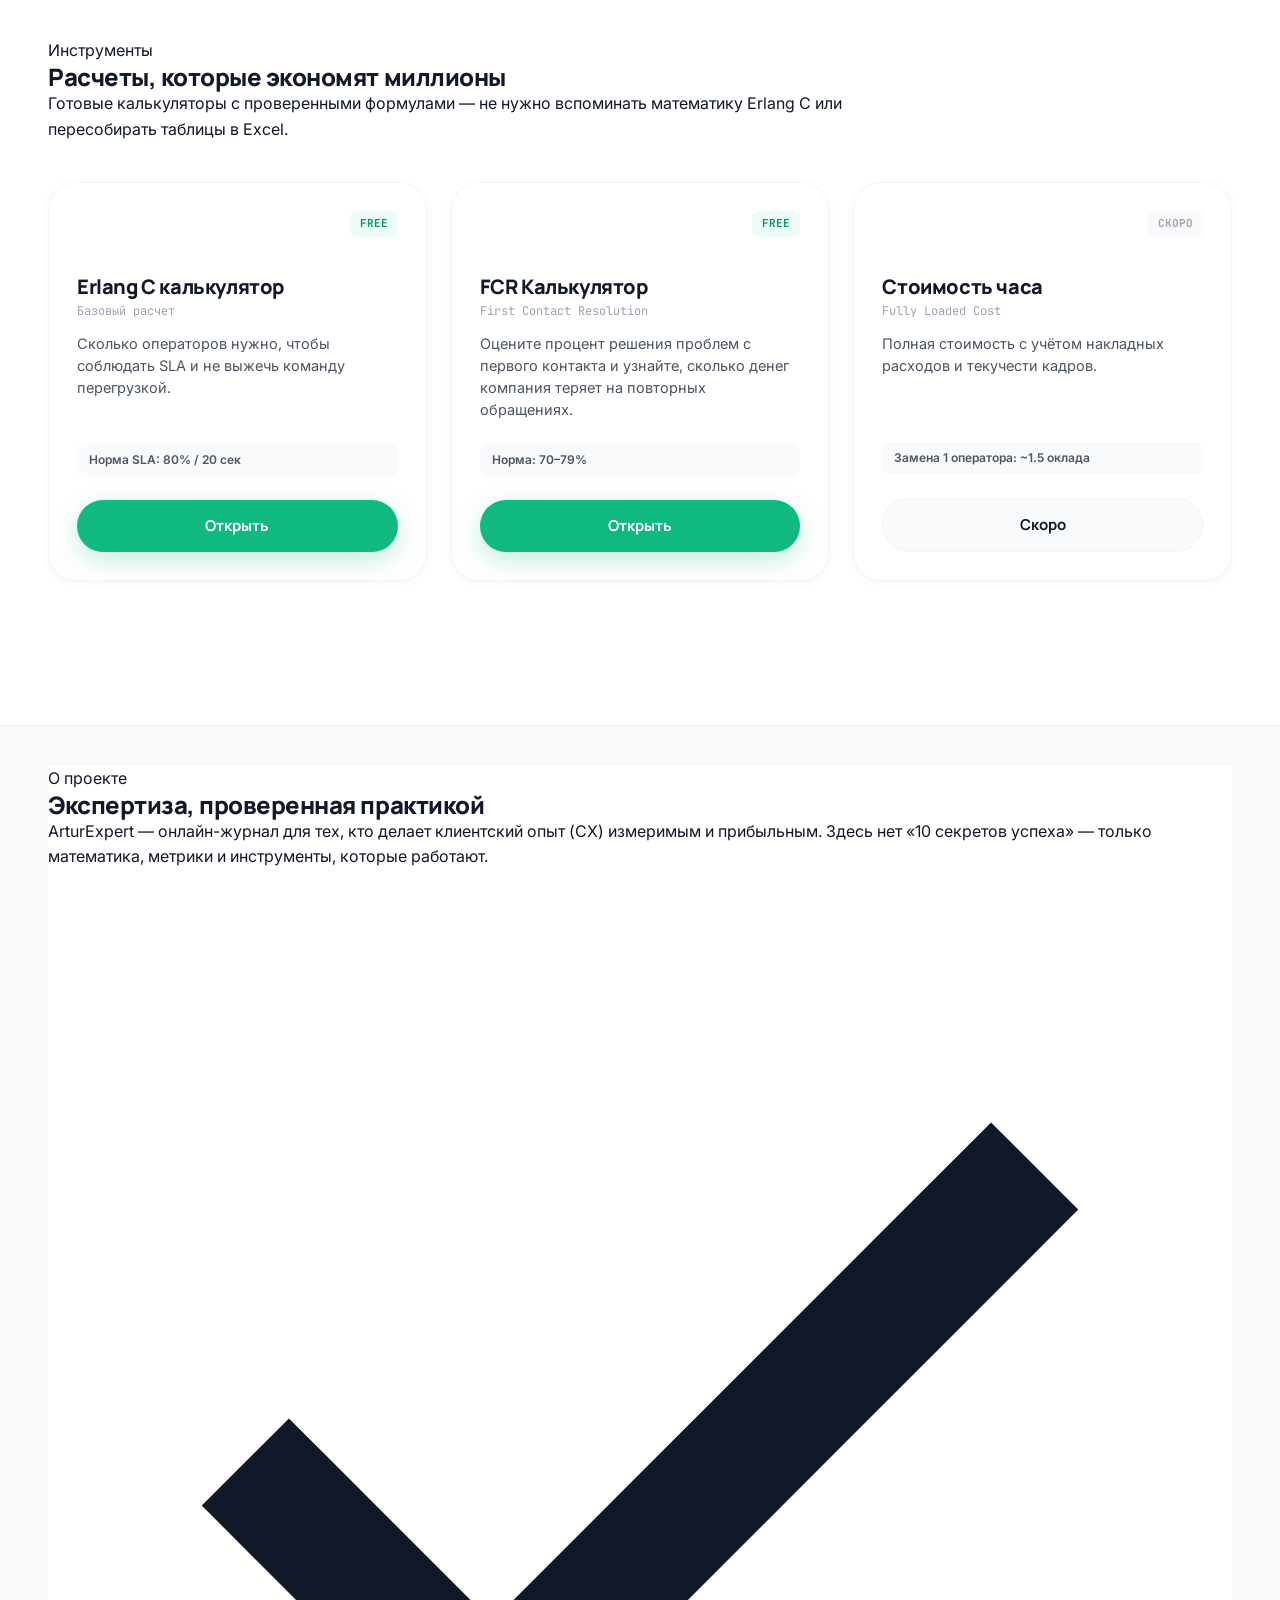
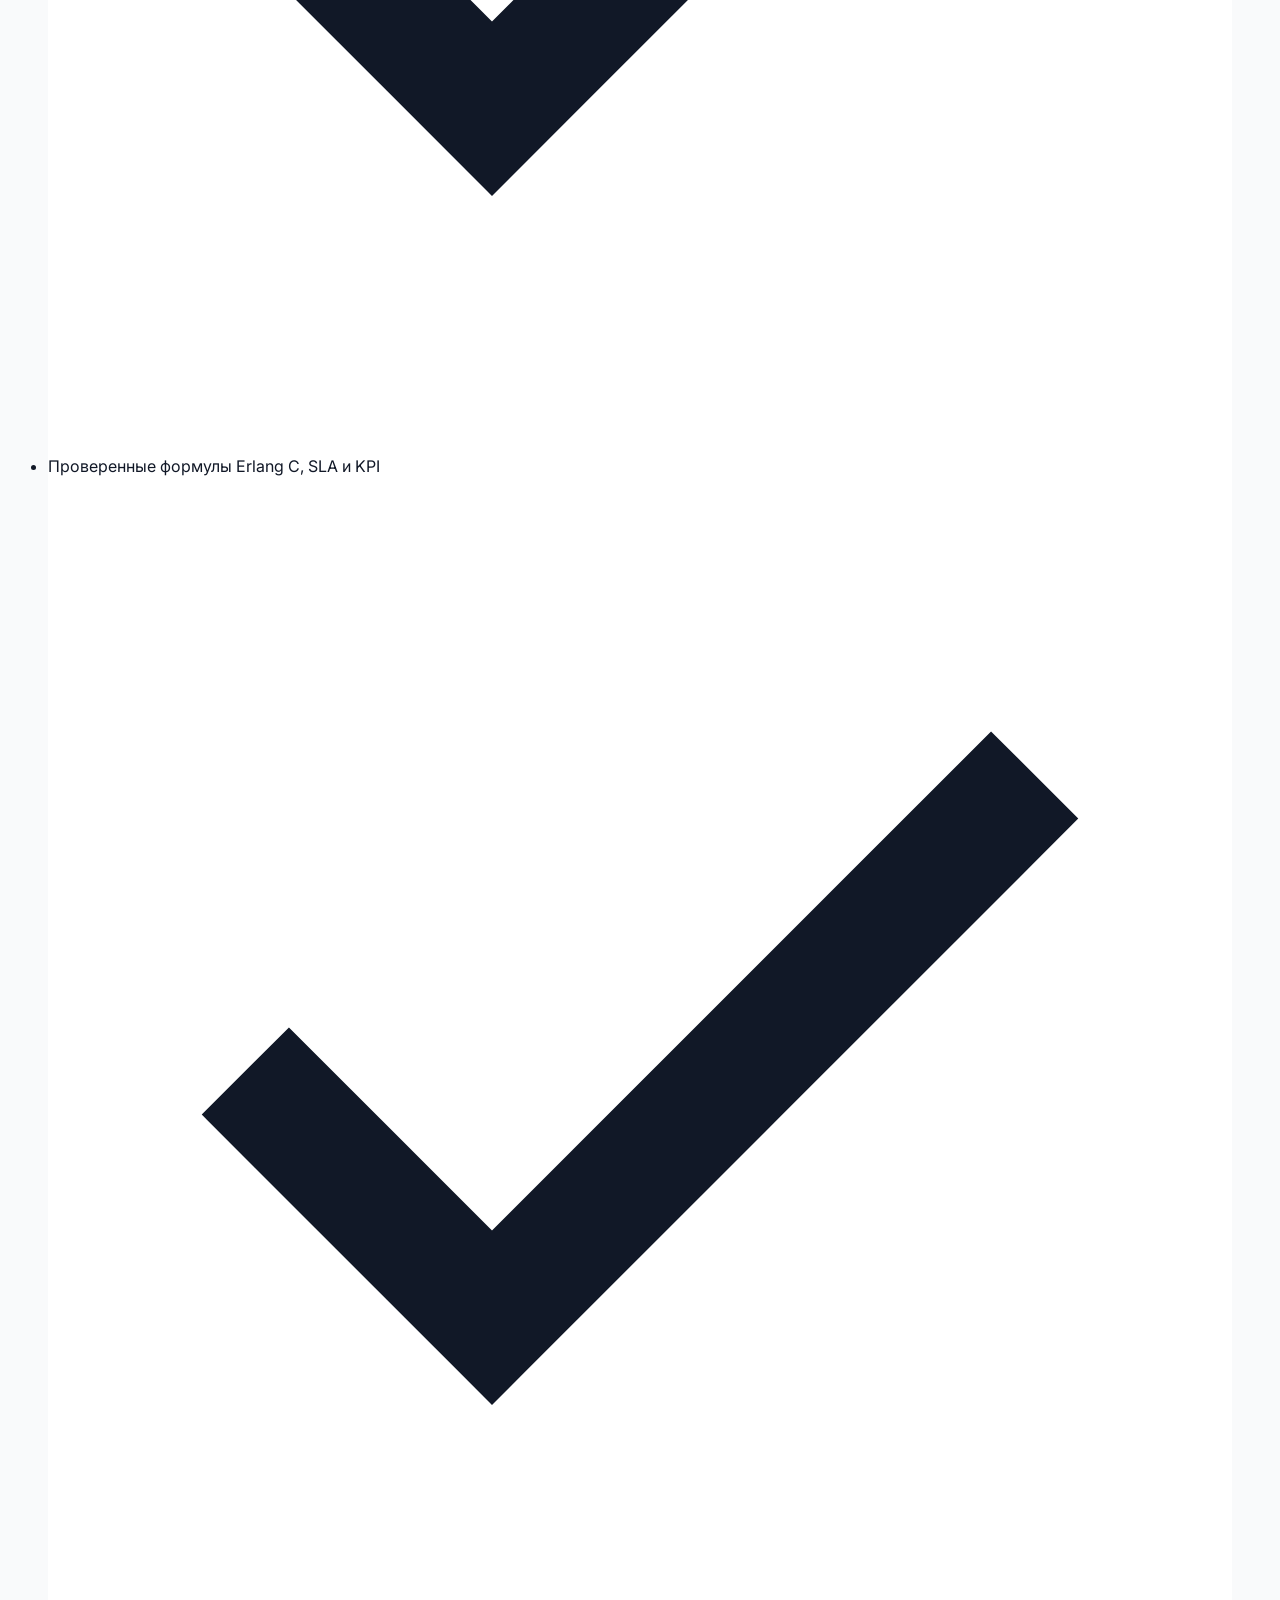
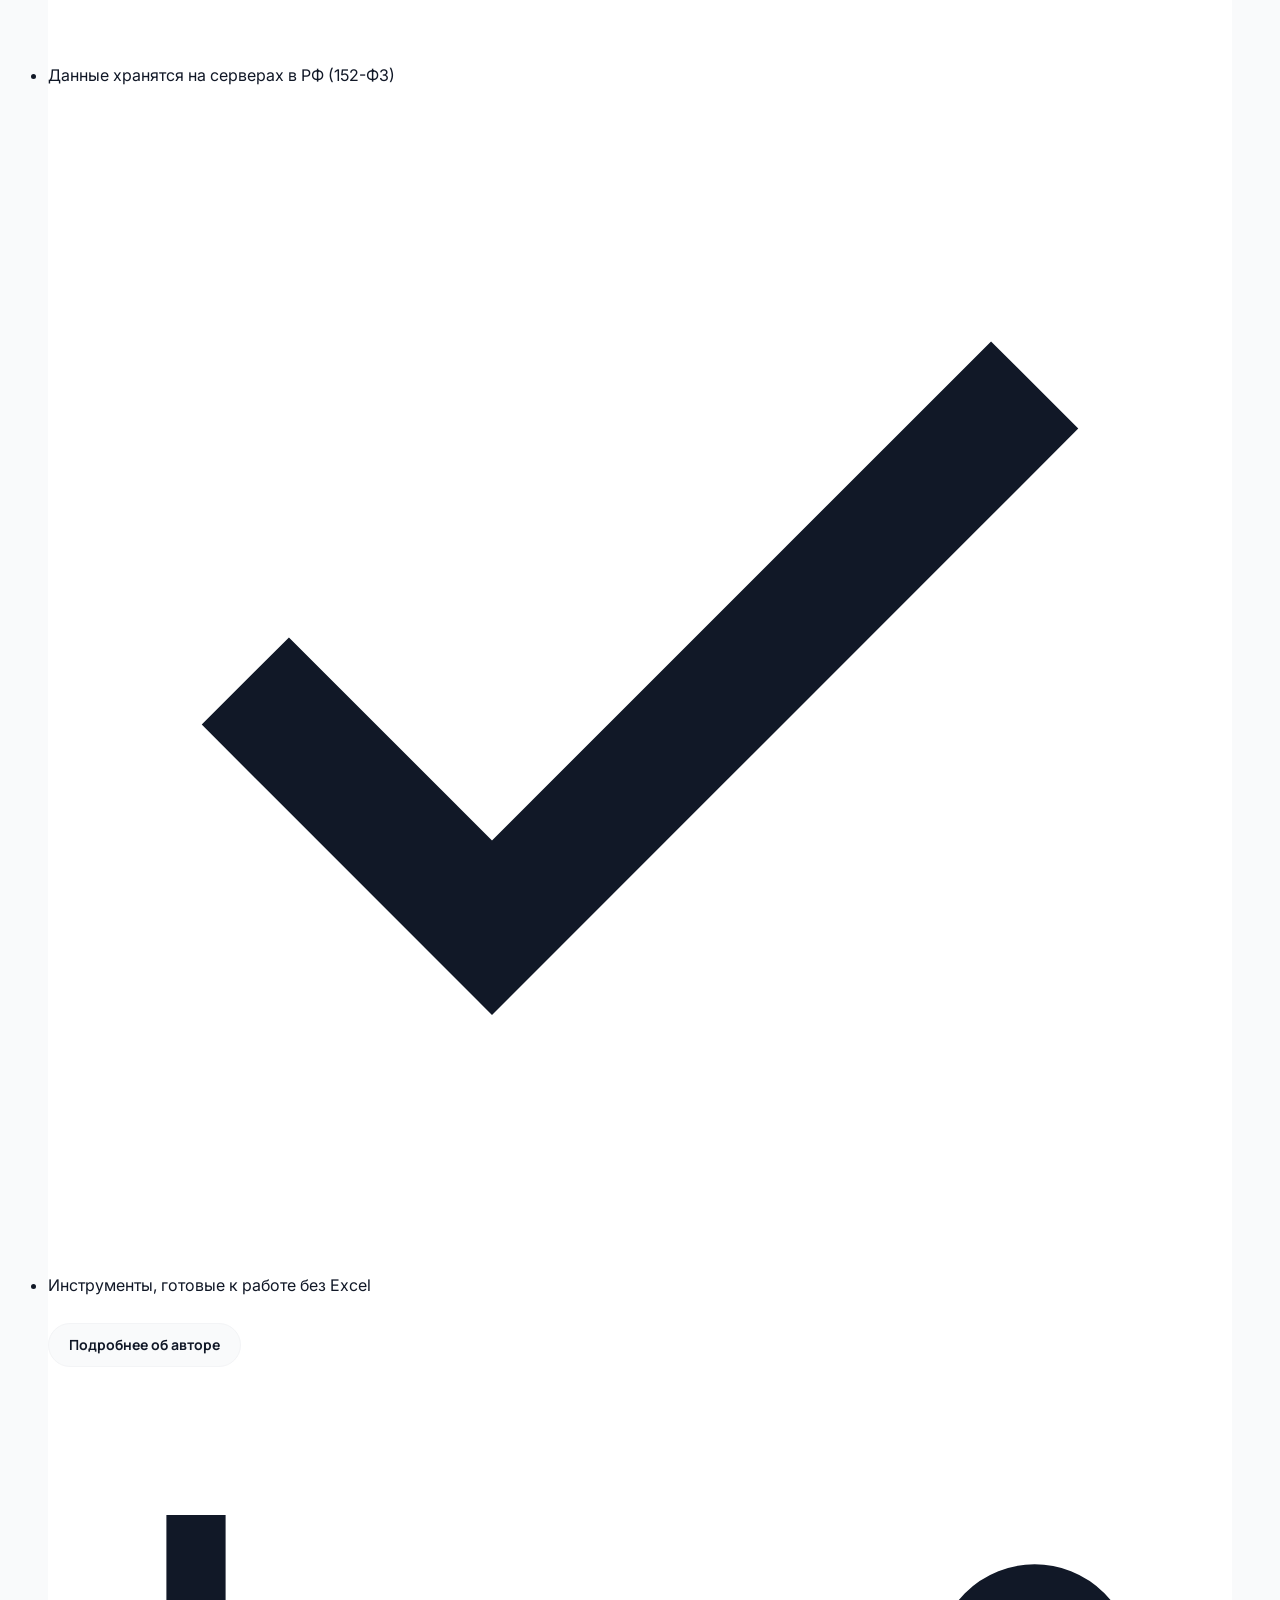
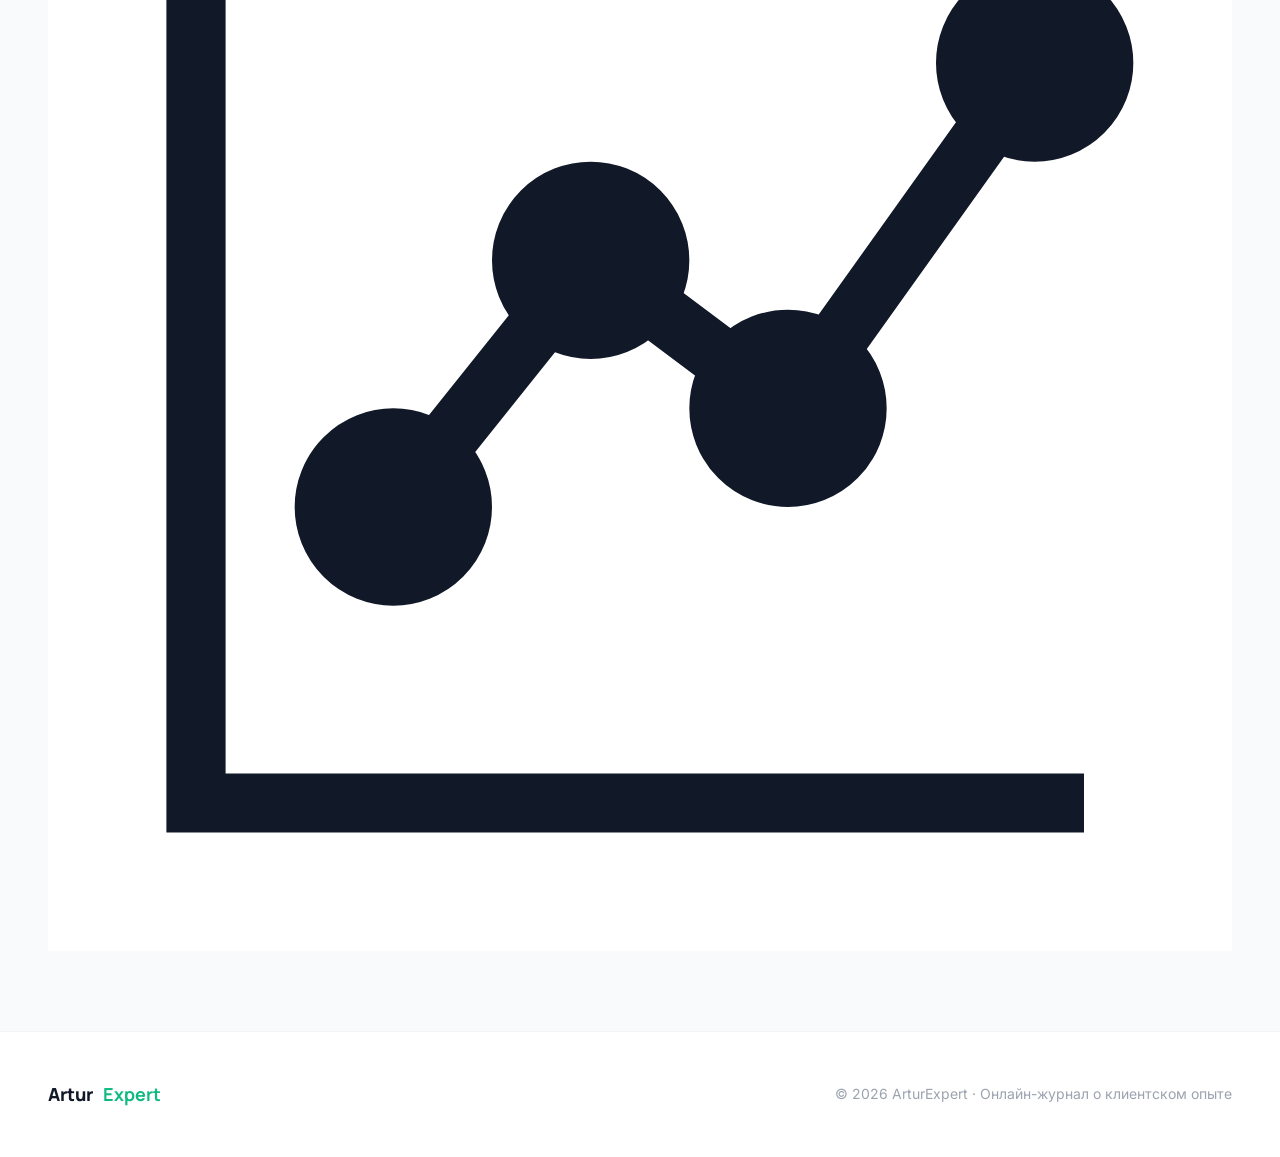
==== commit 61c925a4: "Update index.html" ====
--- a/index.html
+++ b/index.html
@@ -32,7 +32,7 @@
               <span class="dropdown-title">Нагрузка и KPI</span>
               <a href="erlang.html">Erlang C</a>
               <a href="#">Occupancy</a>
-              <a href="#">FCR</a>
+              <a href="fcr.html">FCR</a> <!-- ССЫЛКА ИСПРАВЛЕНА -->
             </div>
           </div>
         </div>
@@ -43,7 +43,6 @@
       </nav>
 
       <div class="header-actions">
-        <a href="calculations.html" class="btn btn-primary btn-sm header-cta">Открыть калькулятор</a>
         <button class="menu-toggle"><svg viewBox="0 0 24 24" fill="none" stroke="currentColor" stroke-width="2.5"><line x1="3" y1="12" x2="21" y2="12"/><line x1="3" y1="6" x2="21" y2="6"/><line x1="3" y1="18" x2="21" y2="18"/></svg></button>
       </div>
     </div>
@@ -60,7 +59,6 @@
       <a href="education.html">Обучение</a>
       <a href="consulting.html">Консалтинг</a>
       <a href="about.html">Об авторе</a>
-      <a href="calculations.html" class="btn btn-primary">Открыть калькулятор</a>
     </nav>
   </div>
 
@@ -105,17 +103,17 @@
           <span class="btn btn-primary btn-block">Открыть</span>
         </a>
         
-        <div class="tool-hub-card">
+        <a href="fcr.html" class="tool-hub-card">
           <div class="tool-card-header">
             <div class="tool-icon-sm icon-yellow"><svg viewBox="0 0 24 24" fill="none" stroke="currentColor" stroke-width="2"><path d="M3 3v18h18"/><path d="M7 16l4-4 4 4 5-6"/></svg></div>
-            <span class="tool-badge badge-soon">Скоро</span>
+            <span class="tool-badge badge-free">FREE</span>
           </div>
-          <h3>KPI контакт-центра</h3>
-          <span class="en-title">Occupancy, AHT, FCR</span>
-          <p>Считайте ключевые метрики по своим данным в один клик.</p>
-          <span class="benchmark-tag">Норма FCR: 70-79%</span>
-          <span class="btn btn-ghost btn-block">Скоро</span>
-        </div>
+          <h3>FCR Калькулятор</h3>
+          <span class="en-title">First Contact Resolution</span>
+          <p>Оцените процент решения проблем с первого контакта и узнайте, сколько денег компания теряет на повторных обращениях.</p>
+          <span class="benchmark-tag">Норма: 70–79%</span>
+          <span class="btn btn-primary btn-block">Открыть</span>
+        </a>
         
         <div class="tool-hub-card">
           <div class="tool-card-header">
--- a/assets/css/style.css
+++ b/assets/css/style.css
@@ -35,7 +35,6 @@
 }
 
 * { box-sizing: border-box; margin: 0; padding: 0; }
-
 html { scroll-behavior: smooth; -webkit-text-size-adjust: 100%; }
 
 body {
@@ -51,10 +50,10 @@
 }
 
 input, textarea, select, [contenteditable="true"] { caret-color: auto; }
-
 a { color: inherit; text-decoration: none; }
 button { font-family: inherit; cursor: pointer; border: none; background: none; }
-img, svg { display: block; max-width: 100%; }
+img { display: block; max-width: 100%; }
+svg { display: block; }
 
 h1, h2, h3, h4 {
   font-family: var(--font-display);
@@ -64,119 +63,59 @@
   color: var(--ink);
 }
 
+/* Жесткий контроль размеров иконок */
+.section-header-icon { width: 28px; height: 28px; flex-shrink: 0; }
+.tool-icon-sm { width: 48px; height: 48px; border-radius: 14px; display: flex; align-items: center; justify-content: center; color: #fff; flex-shrink: 0; }
+.tool-icon-sm svg { width: 24px; height: 24px; }
+.material-cover svg { width: 64px; height: 64px; opacity: 0.9; }
+.insight-icon svg { width: 24px; height: 24px; flex-shrink: 0; }
+
 /* ==================== Кнопки ==================== */
 .btn {
-  display: inline-flex;
-  align-items: center;
-  justify-content: center;
-  gap: 8px;
-  font-family: var(--font-display);
-  font-weight: 700;
-  font-size: 15px;
-  padding: 14px 28px;
-  border-radius: 999px;
-  transition: all 0.3s cubic-bezier(0.4, 0, 0.2, 1);
-  white-space: nowrap;
-  cursor: pointer;
+  display: inline-flex; align-items: center; justify-content: center; gap: 8px;
+  font-family: var(--font-display); font-weight: 700; font-size: 15px;
+  padding: 14px 28px; border-radius: 999px;
+  transition: all 0.3s cubic-bezier(0.4, 0, 0.2, 1); white-space: nowrap; cursor: pointer;
 }
 .btn svg { width: 18px; height: 18px; }
-
 .btn-primary { background: var(--primary); color: #fff; box-shadow: var(--shadow-primary); }
 .btn-primary:hover { background: var(--primary-hover); transform: translateY(-2px); box-shadow: 0 12px 28px rgba(16, 185, 129, 0.35); }
-
 .btn-ghost { background: var(--bg-subtle); color: var(--ink); border: 1.5px solid var(--border); }
 .btn-ghost:hover { border-color: var(--primary); color: var(--primary); background: var(--primary-soft); transform: translateY(-2px); }
-
 .btn-sm { padding: 10px 20px; font-size: 14px; }
 .btn-lg { padding: 18px 36px; font-size: 16px; }
 .btn-block { width: 100%; }
 
-/* ==================== Header & Dropdown Navigation ==================== */
+/* ==================== Header & Navigation ==================== */
 .site-header {
-  position: sticky;
-  top: 0;
-  z-index: 100;
-  background: rgba(255, 255, 255, 0.9);
-  backdrop-filter: blur(12px);
-  -webkit-backdrop-filter: blur(12px);
+  position: sticky; top: 0; z-index: 100;
+  background: rgba(255, 255, 255, 0.9); backdrop-filter: blur(12px);
   border-bottom: 1px solid var(--border);
 }
-.header-inner {
-  max-width: 1440px;
-  margin: 0 auto;
-  padding: 12px 48px;
-  display: flex;
-  align-items: center;
-  gap: 40px;
-}
+.header-inner { max-width: 1440px; margin: 0 auto; padding: 12px 48px; display: flex; align-items: center; gap: 40px; }
 .brand { display: flex; align-items: center; text-decoration: none; }
 .brand-logo { height: 64px; width: auto; mix-blend-mode: multiply; margin: -10px 0; }
 
-.main-nav {
-  display: flex;
-  align-items: center;
-  gap: 4px;
-  margin-left: auto;
-  height: 100%;
-}
+.main-nav { display: flex; align-items: center; gap: 4px; margin-left: auto; height: 100%; }
 .nav-item { position: relative; }
 .nav-link {
-  font-family: var(--font-display);
-  font-weight: 600;
-  font-size: 15px;
-  color: var(--ink-2);
-  padding: 12px 18px;
-  border-radius: 999px;
-  transition: all 0.2s;
-  display: flex;
-  align-items: center;
-  gap: 6px;
+  font-family: var(--font-display); font-weight: 600; font-size: 15px; color: var(--ink-2);
+  padding: 12px 18px; border-radius: 999px; transition: all 0.2s;
+  display: flex; align-items: center; gap: 6px;
 }
 .nav-link:hover, .nav-item:hover .nav-link { color: var(--ink); background: var(--bg-subtle); }
 .nav-link.active { color: var(--primary); background: var(--primary-soft); }
 
-/* Выпадающее меню (Mega Menu) */
 .dropdown-menu {
-  position: absolute;
-  top: 100%;
-  left: 50%;
-  transform: translateX(-50%) translateY(10px);
-  background: var(--surface);
-  border: 1px solid var(--border);
-  border-radius: var(--radius);
-  box-shadow: var(--shadow-lg);
-  padding: 24px;
-  display: grid;
-  grid-template-columns: 1fr 1fr;
-  gap: 32px;
-  width: max-content;
-  opacity: 0;
-  visibility: hidden;
-  transition: all 0.2s cubic-bezier(0.4, 0, 0.2, 1);
-  z-index: 200;
-}
-.nav-item:hover .dropdown-menu {
-  opacity: 1;
-  visibility: visible;
-  transform: translateX(-50%) translateY(0);
-}
+  position: absolute; top: 100%; left: 50%; transform: translateX(-50%) translateY(10px);
+  background: var(--surface); border: 1px solid var(--border); border-radius: var(--radius);
+  box-shadow: var(--shadow-lg); padding: 24px; display: grid; grid-template-columns: 1fr 1fr;
+  gap: 32px; width: max-content; opacity: 0; visibility: hidden; transition: all 0.2s; z-index: 200;
+}
+.nav-item:hover .dropdown-menu { opacity: 1; visibility: visible; transform: translateX(-50%) translateY(0); }
 .dropdown-column { display: flex; flex-direction: column; gap: 8px; }
-.dropdown-title {
-  font-family: var(--font-mono);
-  font-size: 11px;
-  text-transform: uppercase;
-  letter-spacing: 0.05em;
-  color: var(--ink-3);
-  margin-bottom: 4px;
-}
-.dropdown-menu a {
-  font-size: 14px;
-  font-weight: 500;
-  color: var(--ink-2);
-  padding: 8px 12px;
-  border-radius: 8px;
-  transition: all 0.2s;
-}
+.dropdown-title { font-family: var(--font-mono); font-size: 11px; text-transform: uppercase; color: var(--ink-3); margin-bottom: 4px; }
+.dropdown-menu a { font-size: 14px; font-weight: 500; color: var(--ink-2); padding: 8px 12px; border-radius: 8px; transition: all 0.2s; }
 .dropdown-menu a:hover { color: var(--primary); background: var(--primary-soft); }
 
 .header-actions { display: flex; align-items: center; gap: 16px; }
@@ -198,116 +137,37 @@
 .mobile-menu.is-open { opacity: 1; visibility: visible; }
 .mobile-menu-header { display: flex; justify-content: space-between; align-items: center; margin-bottom: 48px; }
 .menu-close { width: 44px; height: 44px; border-radius: 12px; background: var(--bg-subtle); display: flex; align-items: center; justify-content: center; }
+.menu-close svg { width: 24px; height: 24px; }
 .mobile-nav { display: flex; flex-direction: column; gap: 16px; overflow-y: auto; }
 .mobile-nav a { font-family: var(--font-display); font-size: 24px; font-weight: 800; color: var(--ink); padding: 12px 0; border-bottom: 1px solid var(--border); }
 .mobile-nav a.active { color: var(--primary); }
 .mobile-nav .btn { margin-top: 24px; font-size: 18px; padding: 20px; width: 100%; }
 
-/* ==================== Hero ==================== */
-.hero {
-  position: relative; padding: 96px 48px 80px;
-  background: var(--bg-subtle); border-bottom: 1px solid var(--border);
-}
-.hero-inner { max-width: 1440px; margin: 0 auto; position: relative; z-index: 2; }
-.hero-badge {
-  display: inline-flex; align-items: center; gap: 10px;
-  background: var(--bg); border: 1px solid var(--border);
-  padding: 8px 18px; border-radius: 999px;
-  font-size: 14px; font-weight: 600; color: var(--ink-2);
-  margin-bottom: 32px; box-shadow: var(--shadow-sm);
-}
-.hero-badge svg { width: 16px; height: 16px; color: var(--primary); }
-.hero h1 { font-size: clamp(40px, 5vw, 72px); max-width: 1000px; margin-bottom: 24px; }
-.hero h1 span { color: var(--primary); }
-.hero-sub { font-size: clamp(16px, 1.8vw, 20px); color: var(--ink-2); max-width: 800px; margin-bottom: 40px; line-height: 1.6; }
-.hero-actions { display: flex; gap: 16px; flex-wrap: wrap; margin-bottom: 64px; }
-
-/* ==================== Секции ==================== */
-.section { max-width: 1440px; margin: 0 auto; padding: 80px 48px; width: 100%; }
-.section-head { max-width: 800px; margin-bottom: 56px; }
-.section-eyebrow {
-  display: inline-block; font-family: var(--font-mono); font-size: 13px; font-weight: 700;
-  letter-spacing: 0.05em; text-transform: uppercase; color: var(--accent); margin-bottom: 16px;
-}
-.section-head h2 { font-size: clamp(32px, 4vw, 48px); margin-bottom: 16px; }
-.section-head p { font-size: 18px; color: var(--ink-2); }
-
-/* Анимированное подчеркивание */
-.animated-underline {
-  position: relative;
-  display: inline-block;
-  font-weight: 700;
-  color: var(--ink);
-  cursor: default;
-}
+/* ==================== Заголовки страниц ==================== */
+.page-header-compact { max-width: 1440px; margin: 0 auto; padding: 40px 48px 20px; }
+.page-header-compact h1 { font-size: clamp(28px, 3vw, 38px); margin-bottom: 12px; }
+.page-header-compact p { font-size: 16px; color: var(--ink-2); max-width: 700px; }
+
+.section { max-width: 1440px; margin: 0 auto; padding: 40px 48px 80px; width: 100%; }
+.section-head { max-width: 800px; margin-bottom: 40px; }
+
+.animated-underline { position: relative; display: inline-block; font-weight: 700; color: var(--ink); cursor: default; }
 .animated-underline::after {
-  content: '';
-  position: absolute;
-  width: 100%;
-  height: 2px;
-  bottom: 2px;
-  left: 0;
-  background-color: var(--primary);
-  transform: scaleX(0);
-  transform-origin: bottom right;
-  transition: transform 0.3s ease-out;
-}
-.animated-underline:hover::after {
-  transform: scaleX(1);
-  transform-origin: bottom left;
-}
+  content: ''; position: absolute; width: 100%; height: 2px; bottom: 2px; left: 0;
+  background-color: var(--primary); transform: scaleX(0); transform-origin: bottom right; transition: transform 0.3s ease-out;
+}
+.animated-underline:hover::after { transform: scaleX(1); transform-origin: bottom left; }
 
 /* ==================== Сетка калькуляторов (Хаб) ==================== */
-.hub-grid {
-  display: grid;
-  grid-template-columns: repeat(auto-fill, minmax(300px, 1fr));
-  gap: 24px;
-  margin-bottom: 64px;
-}
+.hub-grid { display: grid; grid-template-columns: repeat(auto-fill, minmax(300px, 1fr)); gap: 24px; margin-bottom: 64px; }
 .tool-hub-card {
-  background: var(--surface);
-  border: 1px solid var(--border);
-  border-radius: var(--radius-lg);
-  padding: 28px;
-  position: relative;
-  transition: all 0.3s ease;
-  display: flex;
-  flex-direction: column;
-  box-shadow: var(--shadow-sm);
-}
-.tool-hub-card:hover {
-  transform: translateY(-4px);
-  box-shadow: var(--shadow-lg);
-  border-color: var(--primary);
-}
-.tool-card-header {
-  display: flex;
-  justify-content: space-between;
-  align-items: flex-start;
-  margin-bottom: 16px;
-}
-.tool-icon-sm {
-  width: 48px;
-  height: 48px;
-  border-radius: 14px;
-  display: flex;
-  align-items: center;
-  justify-content: center;
-  color: #fff;
-}
-.tool-icon-sm svg { width: 24px; height: 24px; }
-.icon-green { background: var(--primary); box-shadow: 0 8px 16px rgba(16,185,129,0.2); }
-.icon-yellow { background: var(--accent); box-shadow: 0 8px 16px rgba(245,158,11,0.2); }
-.icon-gray { background: var(--ink-3); }
-
-.tool-badge {
-  font-family: var(--font-mono);
-  font-size: 11px;
-  font-weight: 700;
-  padding: 4px 10px;
-  border-radius: 6px;
-  text-transform: uppercase;
-}
+  background: var(--surface); border: 1px solid var(--border); border-radius: var(--radius-lg);
+  padding: 28px; position: relative; transition: all 0.3s ease; display: flex; flex-direction: column; box-shadow: var(--shadow-sm);
+}
+.tool-hub-card:hover { transform: translateY(-4px); box-shadow: var(--shadow-lg); border-color: var(--primary); }
+.tool-card-header { display: flex; justify-content: space-between; align-items: flex-start; margin-bottom: 16px; }
+
+.tool-badge { font-family: var(--font-mono); font-size: 11px; font-weight: 700; padding: 4px 10px; border-radius: 6px; text-transform: uppercase; }
 .badge-free { background: var(--primary-soft); color: var(--primary-hover); }
 .badge-pro { background: var(--accent-soft); color: #B45309; }
 .badge-soon { background: var(--bg-subtle); color: var(--ink-3); }
@@ -315,80 +175,36 @@
 .tool-hub-card h3 { font-size: 20px; margin-bottom: 4px; }
 .tool-hub-card .en-title { font-family: var(--font-mono); font-size: 12px; color: var(--ink-3); margin-bottom: 12px; display: block; }
 .tool-hub-card p { font-size: 14.5px; color: var(--ink-2); line-height: 1.5; flex: 1; margin-bottom: 24px; }
-.benchmark-tag {
-  display: inline-block;
-  font-size: 12px;
-  font-weight: 600;
-  color: var(--ink-2);
-  background: var(--bg-subtle);
-  padding: 6px 12px;
-  border-radius: 8px;
-  margin-bottom: 24px;
-}
-
-/* ==================== Materials (Журнал) ==================== */
-.materials-grid { display: grid; grid-template-columns: repeat(auto-fit, minmax(340px, 1fr)); gap: 32px; }
-.material-card { background: var(--surface); border: 1px solid var(--border); border-radius: var(--radius-lg); overflow: hidden; transition: all 0.3s; display: flex; flex-direction: column; box-shadow: var(--shadow-sm); text-decoration: none; color: inherit; }
-.material-card:hover { transform: translateY(-6px); box-shadow: var(--shadow-lg); }
-.material-cover { height: 180px; display: flex; align-items: center; justify-content: center; border-bottom: 1px solid var(--border); }
-.material-cover svg { width: 56px; height: 56px; opacity: 0.9; }
-.cover-indigo, .cover-emerald { background: var(--primary-soft); color: var(--primary); }
-.cover-amber { background: var(--accent-soft); color: var(--accent); }
-.cover-violet { background: #F3F4F6; color: var(--ink-2); }
-.material-body { padding: 32px; display: flex; flex-direction: column; gap: 12px; flex: 1; }
-.material-tag { display: inline-block; align-self: flex-start; font-family: var(--font-mono); font-size: 12px; font-weight: 700; color: var(--primary); background: var(--primary-soft); padding: 6px 12px; border-radius: 999px; }
-.material-card h3 { font-size: 20px; line-height: 1.3; }
-.material-card p { font-size: 15px; color: var(--ink-2); flex: 1; line-height: 1.6; }
-
-/* ==================== About (Блоки) ==================== */
-.about-card { display: grid; grid-template-columns: 1.2fr 1fr; gap: 64px; background: var(--bg-subtle); border: 1px solid var(--border); border-radius: var(--radius-xl); padding: 64px; align-items: center; }
-.about-text h2 { font-size: clamp(28px, 3.2vw, 40px); margin-bottom: 20px; }
-.about-text p { font-size: 16px; color: var(--ink-2); margin-bottom: 24px; }
-.check-list { list-style: none; display: flex; flex-direction: column; gap: 16px; }
-.check-list li { display: flex; gap: 12px; align-items: flex-start; font-size: 16px; color: var(--ink); font-weight: 500; }
-.check-list svg { width: 24px; height: 24px; flex-shrink: 0; color: var(--primary); }
-.about-visual { display: flex; justify-content: center; }
-.about-visual-inner { width: 100%; max-width: 300px; aspect-ratio: 1; border-radius: 32px; background: var(--bg); display: flex; align-items: center; justify-content: center; border: 1px solid var(--border); box-shadow: var(--shadow-md); }
-.about-visual-inner svg { width: 50%; height: 50%; color: var(--primary); }
-
-/* ==================== Calculator Page ==================== */
-.calc-layout { max-width: 1440px; margin: 0 auto; padding: 32px 48px 96px; display: grid; grid-template-columns: 400px 1fr; gap: 32px; align-items: start; }
+.benchmark-tag { display: inline-block; font-size: 12px; font-weight: 600; color: var(--ink-2); background: var(--bg-subtle); padding: 6px 12px; border-radius: 8px; margin-bottom: 24px; }
+
+/* ==================== FCR Calculator ==================== */
+.fcr-layout { max-width: 1440px; margin: 0 auto; padding: 20px 48px 96px; display: grid; grid-template-columns: 1fr 1fr; gap: 40px; align-items: start; }
+.fcr-results { background: var(--surface); border: 1px solid var(--border); border-radius: var(--radius-xl); padding: 40px; box-shadow: var(--shadow-lg); display: flex; flex-direction: column; align-items: center; text-align: center; position: relative; overflow: hidden; }
+.fcr-score-container { position: relative; width: 240px; height: 240px; margin-bottom: 32px; }
+.fcr-score-value { position: absolute; inset: 0; display: flex; flex-direction: column; align-items: center; justify-content: center; }
+.fcr-score-value span { font-family: var(--font-mono); font-size: 56px; font-weight: 800; line-height: 1; color: var(--ink); }
+.fcr-score-value small { font-size: 14px; color: var(--ink-3); font-weight: 600; margin-top: 8px; }
+.money-impact { width: 100%; background: var(--bg-subtle); border-radius: var(--radius); padding: 24px; margin-top: 24px; text-align: left; }
+.money-impact h4 { font-size: 14px; text-transform: uppercase; color: var(--ink-3); margin-bottom: 8px; letter-spacing: 0.05em; }
+.money-impact .amount { font-family: var(--font-mono); font-size: 32px; font-weight: 800; color: var(--accent); }
+.money-impact p { font-size: 14px; color: var(--ink-2); margin-top: 8px; }
+
 .input-panel { background: var(--surface); border: 1px solid var(--border); border-radius: var(--radius-lg); padding: 32px; box-shadow: var(--shadow-md); position: sticky; top: 100px; }
 .input-panel h2 { font-size: 16px; font-weight: 800; margin-bottom: 24px; display: flex; align-items: center; gap: 10px; }
 .input-panel h2 svg { width: 20px; height: 20px; color: var(--primary); }
 .form-group { margin-bottom: 20px; }
 .form-group label { display: flex; justify-content: space-between; align-items: baseline; font-size: 14px; font-weight: 700; margin-bottom: 8px; font-family: var(--font-display); }
-.form-group label span { font-size: 12px; color: var(--ink-3); font-weight: 500; font-family: var(--font-sans); }
+.form-group label span { font-size: 12px; color: var(--ink-3); font-weight: 500; }
 .input-wrapper { position: relative; display: flex; align-items: center; }
 .input-wrapper input { width: 100%; padding: 16px 64px 16px 20px; border-radius: 16px; border: 1.5px solid var(--border); font-family: var(--font-mono); font-size: 16px; font-weight: 600; color: var(--ink); transition: all 0.2s; background: var(--bg-subtle); }
 .input-wrapper input:focus { outline: none; border-color: var(--primary); background: #fff; box-shadow: 0 0 0 4px var(--primary-soft); }
 .input-suffix { position: absolute; right: 20px; font-size: 13px; font-weight: 600; color: var(--ink-3); pointer-events: none; }
 .divider { height: 1px; background: var(--border); margin: 28px 0; }
 
-.results-panel { display: flex; flex-direction: column; gap: 24px; min-width: 0; }
-.kpi-grid { display: grid; grid-template-columns: repeat(2, 1fr); gap: 20px; }
-.kpi-card { background: var(--surface); border: 1px solid var(--border); border-radius: var(--radius-lg); padding: 28px; position: relative; transition: transform 0.2s, box-shadow 0.2s; box-shadow: var(--shadow-sm); }
-.kpi-card:hover { transform: translateY(-4px); box-shadow: var(--shadow-md); }
-.kpi-title { font-family: var(--font-display); font-size: 12px; font-weight: 700; color: var(--ink-3); text-transform: uppercase; letter-spacing: 0.05em; margin-bottom: 12px; }
-.kpi-value { font-family: var(--font-mono); font-size: 36px; font-weight: 800; line-height: 1; }
-.kpi-card.primary .kpi-value { color: var(--primary); }
-.kpi-card.success .kpi-value { color: var(--primary); }
-.kpi-card.warning .kpi-value { color: var(--accent); }
-.kpi-card.danger .kpi-value { color: var(--ink-2); }
-.kpi-sub { font-size: 14px; color: var(--ink-3); margin-top: 12px; font-weight: 500; }
-
 .insight-box { background: var(--primary-soft); border: 1px solid #D1FAE5; border-radius: var(--radius); padding: 24px; display: flex; align-items: flex-start; gap: 16px; }
 .insight-icon { color: var(--primary); flex-shrink: 0; margin-top: 2px; }
-.insight-icon svg { width: 24px; height: 24px; }
 .insight-text { font-size: 16px; line-height: 1.6; color: var(--ink-2); font-weight: 500; }
 .insight-text strong { color: var(--primary-hover); font-weight: 800; }
-
-.chart-container { background: var(--surface); border: 1px solid var(--border); border-radius: var(--radius-lg); padding: 32px; box-shadow: var(--shadow-sm); display: flex; flex-direction: column; }
-.chart-header { display: flex; justify-content: space-between; align-items: center; margin-bottom: 32px; flex-wrap: wrap; gap: 12px; }
-.chart-title { font-family: var(--font-display); font-size: 18px; font-weight: 800; }
-.chart-legend { font-size: 14px; font-weight: 600; color: var(--ink-2); background: var(--bg-subtle); padding: 8px 16px; border-radius: 999px; border: 1px solid var(--border); }
-.chart-legend span { color: var(--primary); font-weight: 700; }
-.chart-wrapper { position: relative; height: 400px; }
 
 /* Footer */
 .site-footer { margin-top: auto; border-top: 1px solid var(--border); padding: 48px; background: var(--surface); }
@@ -398,28 +214,20 @@
 
 /* ==================== Mobile Optimization ==================== */
 @media (max-width: 1024px) {
-  .calc-layout { grid-template-columns: 1fr; }
-  .input-panel { position: static; }
+  .fcr-layout { grid-template-columns: 1fr; }
   .main-nav { display: none; }
   .menu-toggle { display: flex; }
   .header-inner { padding: 12px 24px; justify-content: space-between; }
   .header-actions { margin-left: auto; }
   .dropdown-menu { display: none; }
-  .about-card { grid-template-columns: 1fr; padding: 40px; gap: 40px; }
+  .page-header-compact { padding: 32px 24px 16px; }
 }
 
 @media (max-width: 768px) {
-  .hero { padding: 64px 20px; }
-  .section { padding: 64px 20px; }
-  .kpi-grid { grid-template-columns: 1fr; }
-  .hero-actions { flex-direction: column; align-items: stretch; }
-  .hero-actions .btn { width: 100%; }
-  .calc-layout, .breadcrumbs { padding-left: 20px; padding-right: 20px; }
-  .chart-wrapper { height: 300px; }
-  .site-footer { padding: 32px 20px; }
-  .footer-inner { flex-direction: column; align-items: flex-start; gap: 16px; }
+  .section { padding: 24px 20px 64px; }
+  .fcr-layout { padding: 20px 20px 64px; gap: 24px; }
+  .fcr-results { padding: 32px 20px; }
   .brand-logo { height: 48px; }
-  .header-cta { display: none; }
   .hub-grid { grid-template-columns: 1fr; }
-  .materials-grid { grid-template-columns: 1fr; }
-}
+  .page-header-compact { padding: 24px 20px 16px; }
+}
